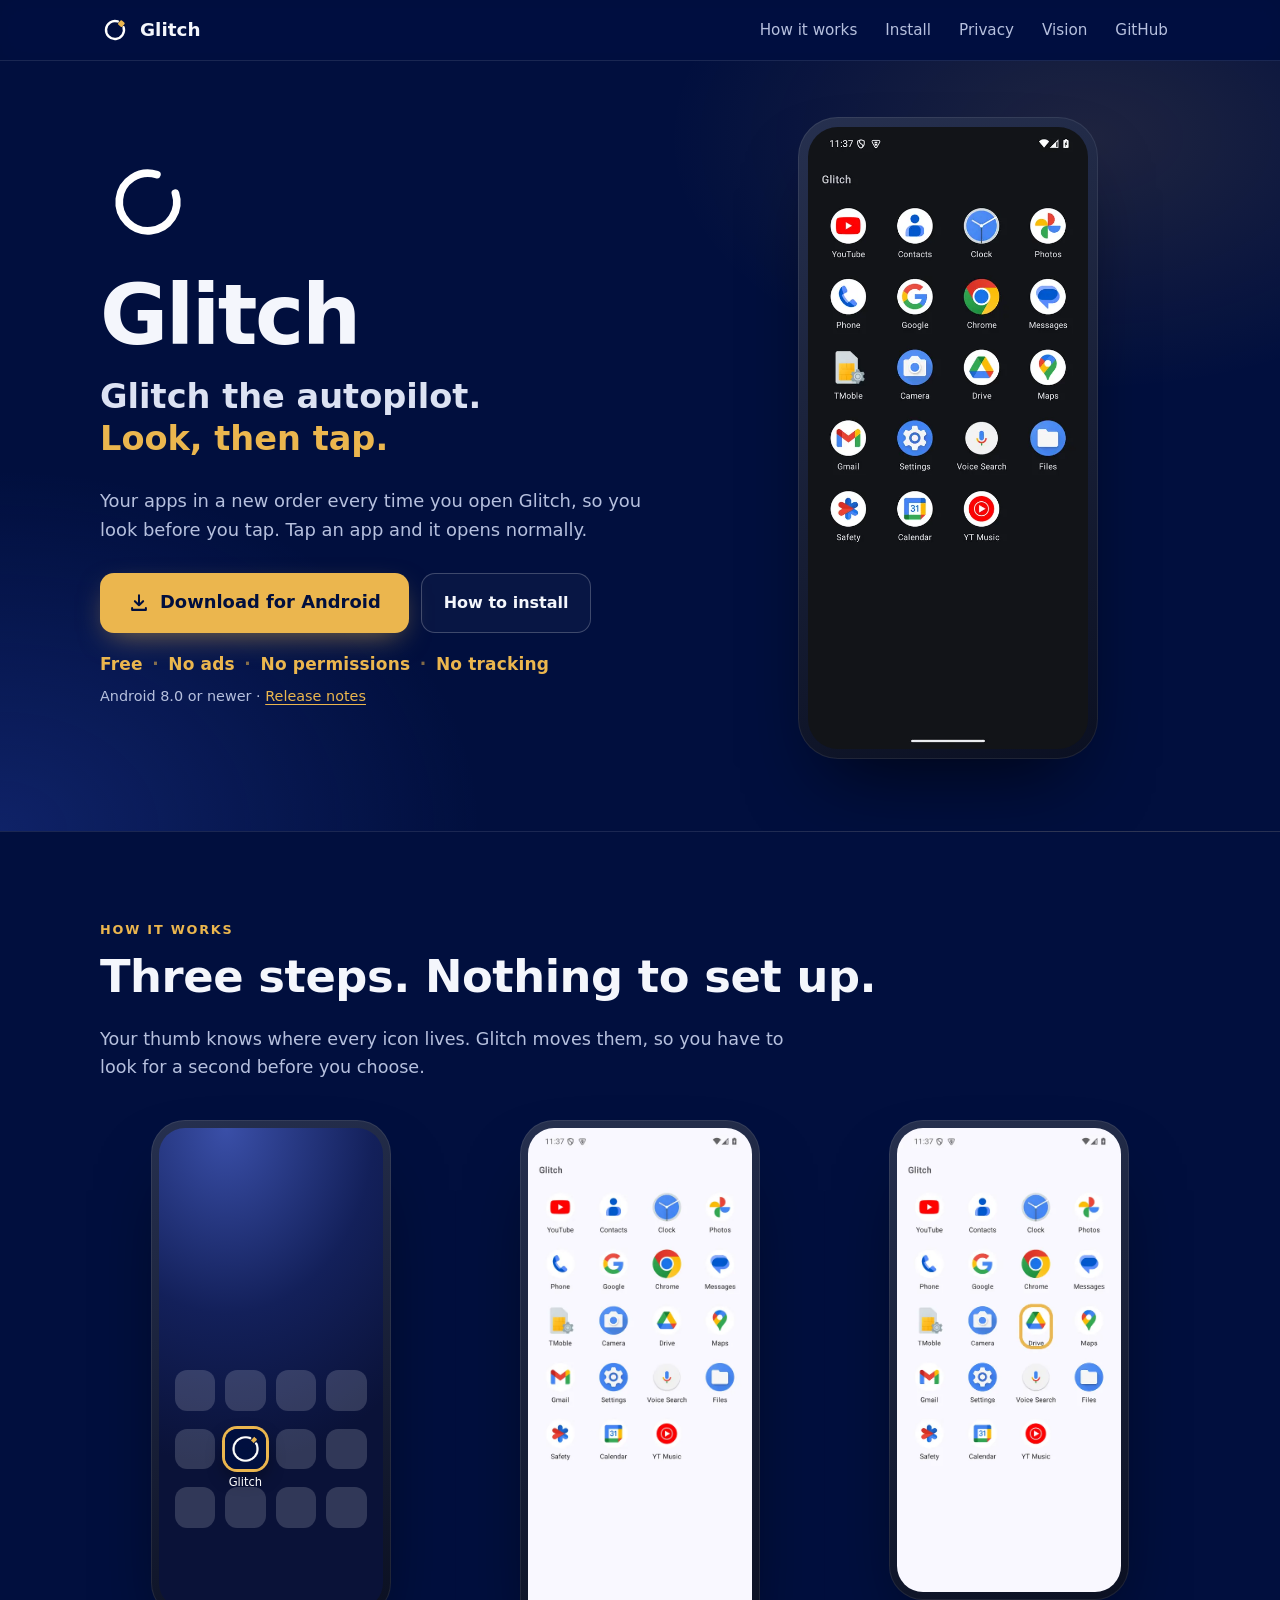
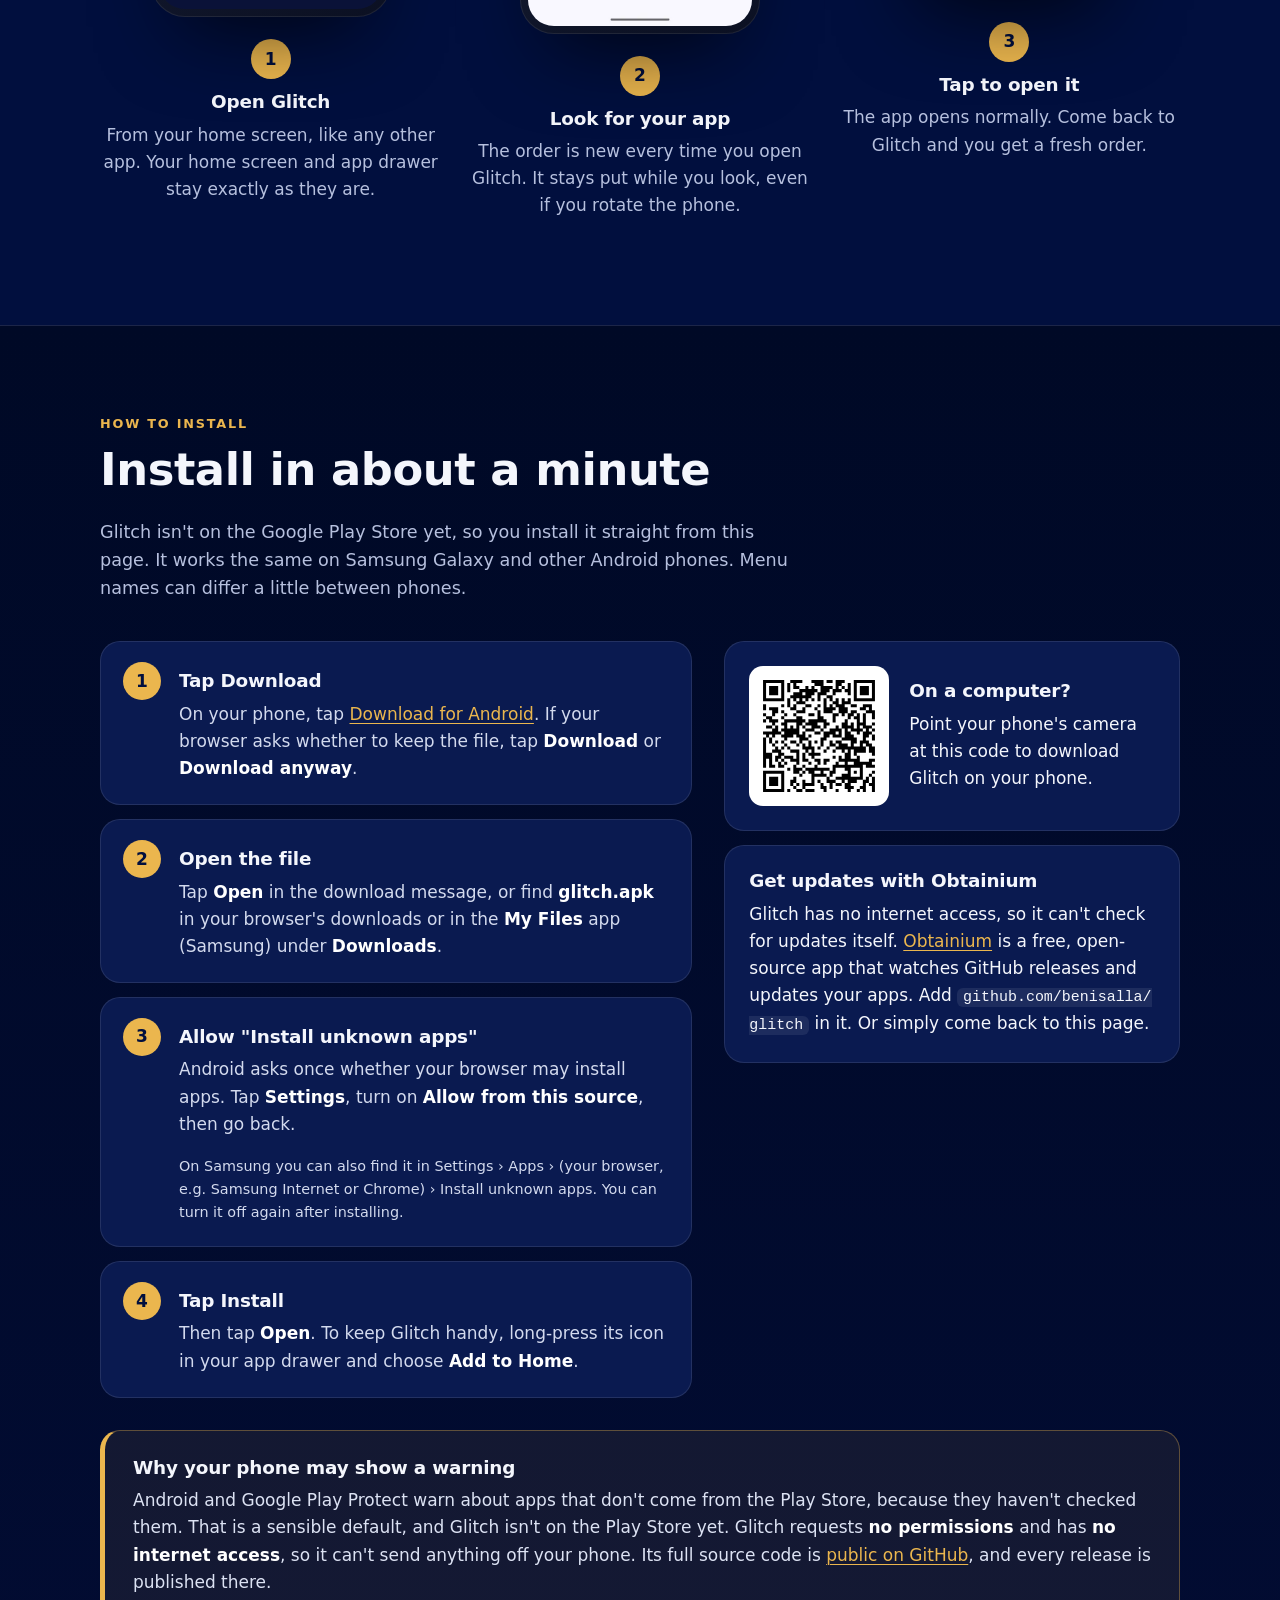
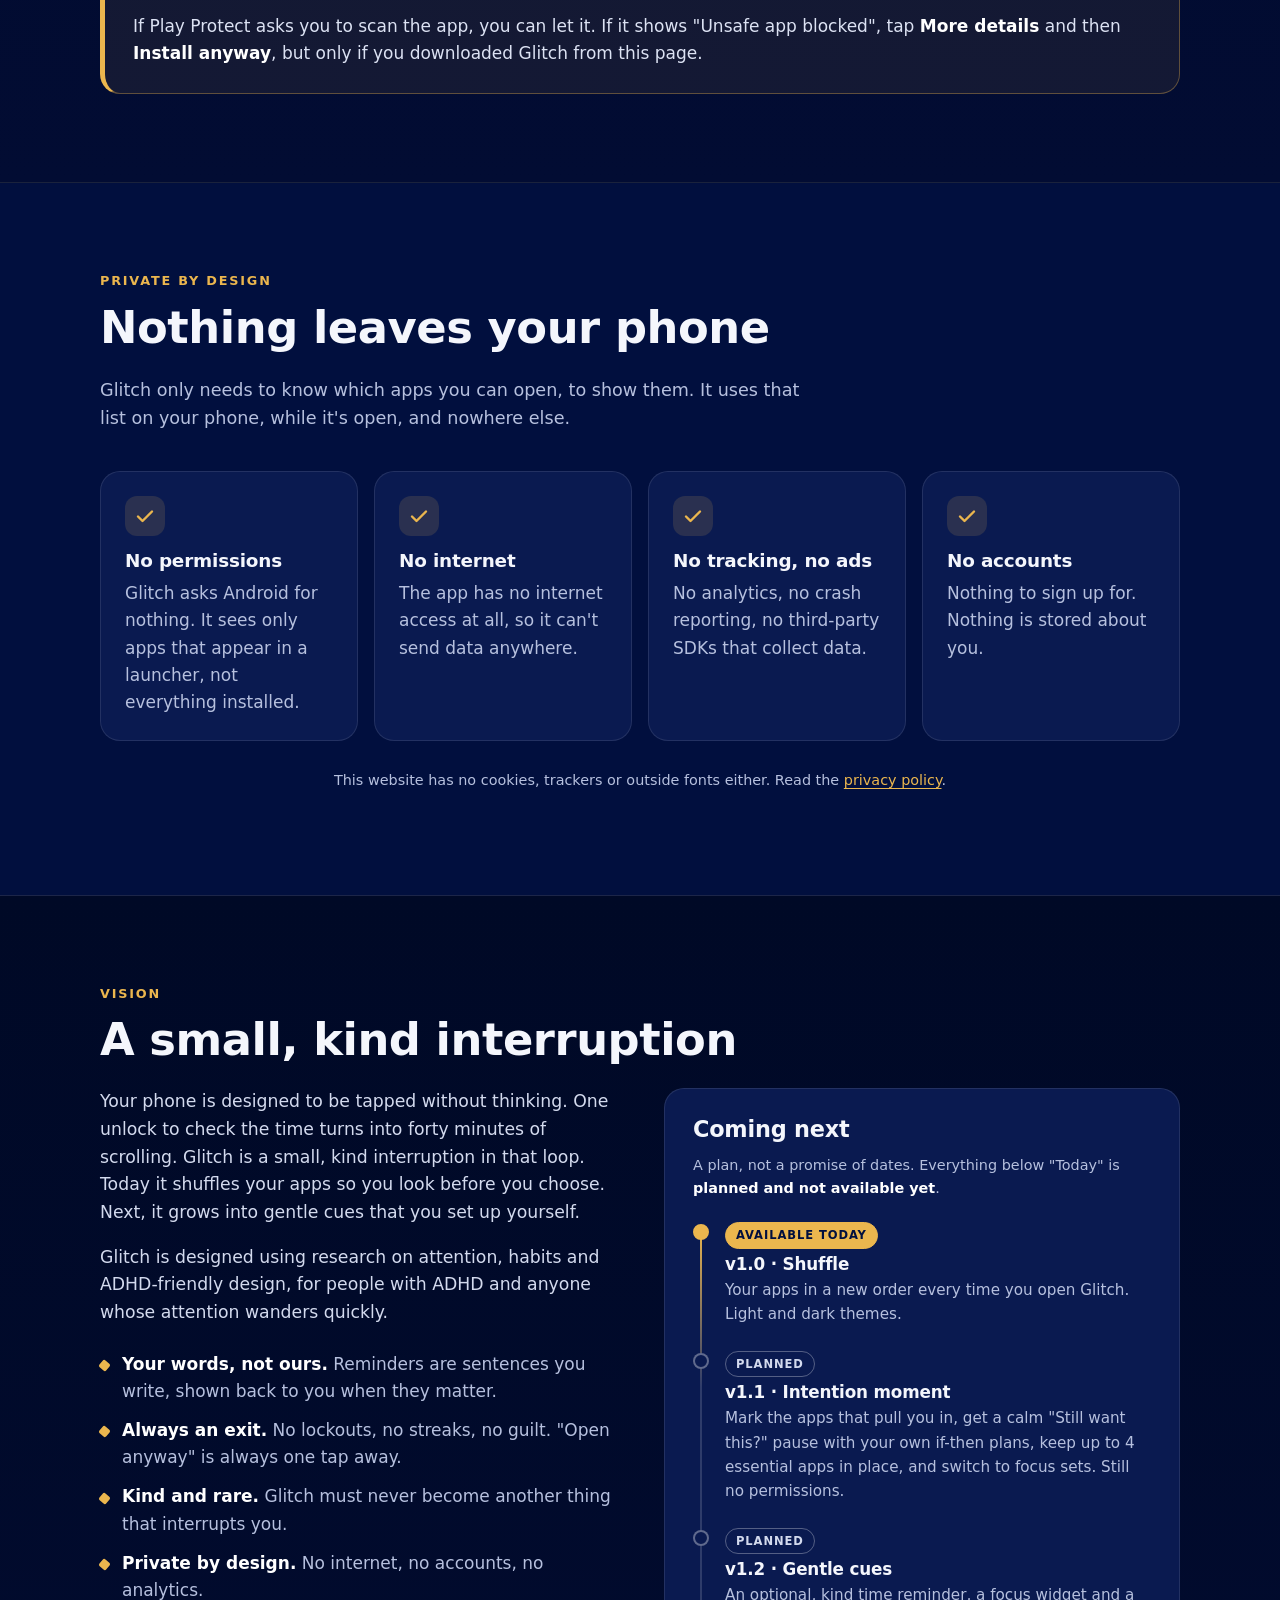
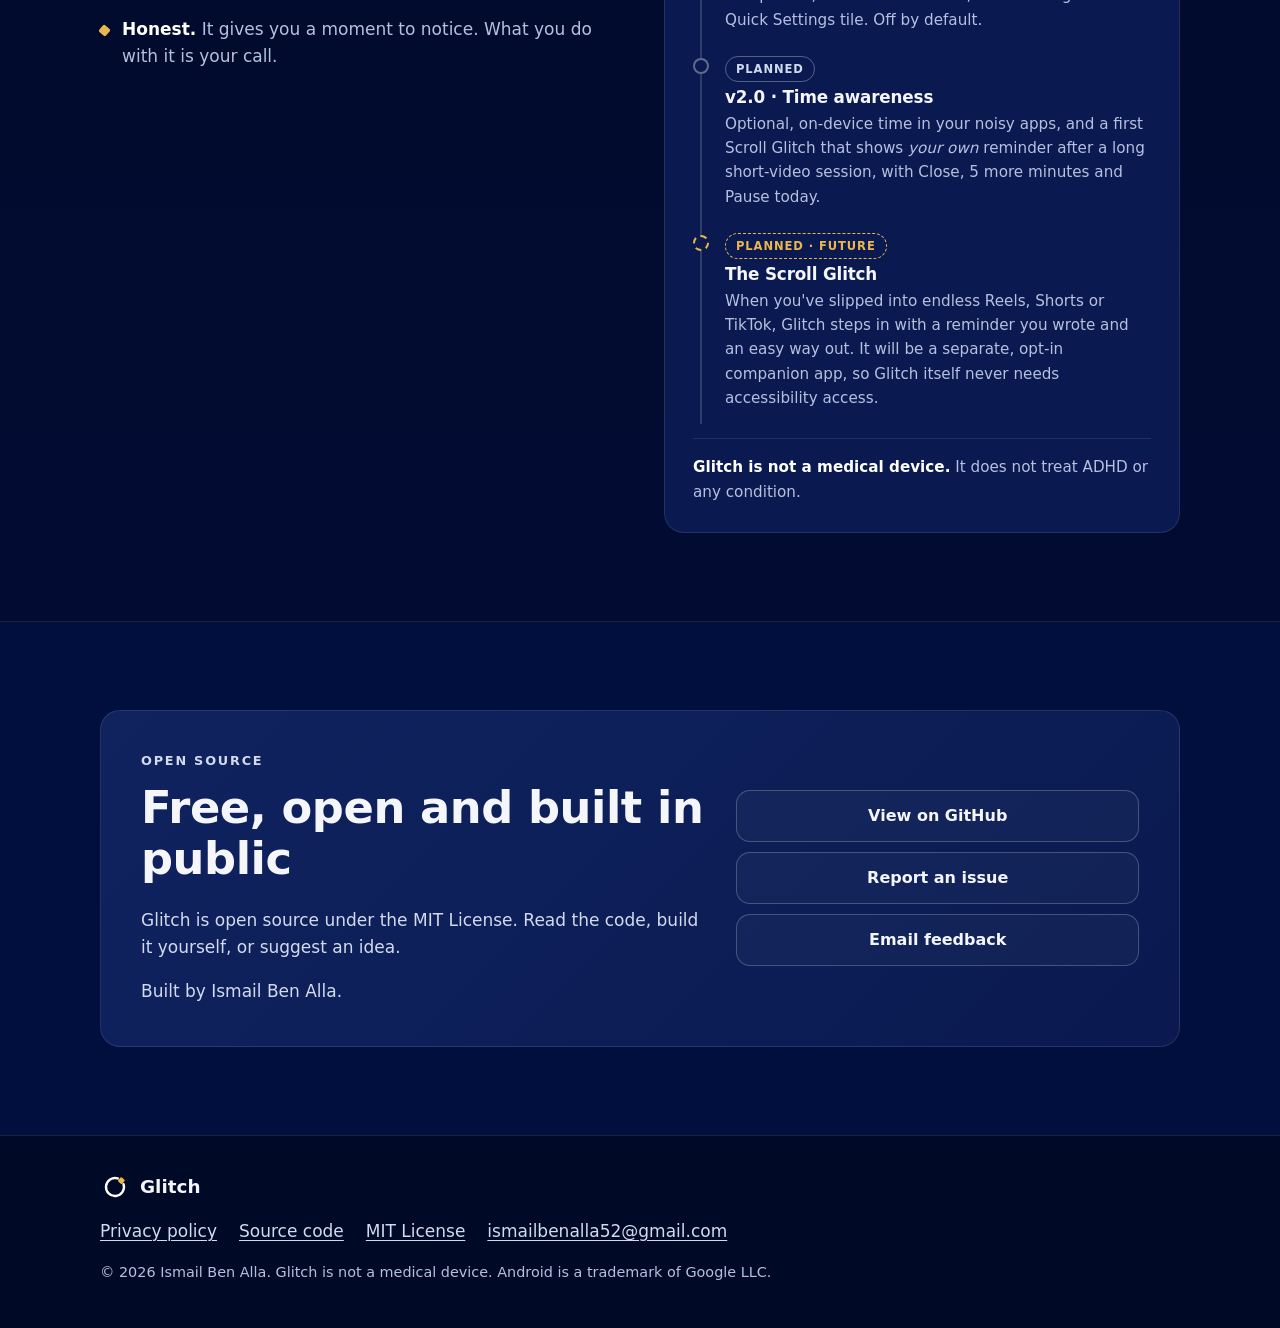
==== docs/index.html @ 6d33d56c "Add the Glitch website for GitHub Pages (docs/) Hand-written static site served from main -> /docs a" ====
<!doctype html>
<html lang="en">
<head>
<meta charset="utf-8">
<meta name="viewport" content="width=device-width, initial-scale=1">
<title>Glitch: look, then tap. A free Android app</title>
<meta name="description" content="Glitch shows your Android apps in a new order every time you open it, so you look before you tap. Free, open source, no ads, no permissions, no tracking.">
<meta name="theme-color" content="#010F3E">
<meta name="color-scheme" content="dark">
<link rel="canonical" href="https://benisalla.github.io/glitch/">
<link rel="icon" href="assets/favicon.svg" type="image/svg+xml">
<link rel="icon" href="assets/favicon-32.png" sizes="32x32" type="image/png">
<link rel="apple-touch-icon" href="assets/apple-touch-icon.png">
<meta property="og:type" content="website">
<meta property="og:site_name" content="Glitch">
<meta property="og:title" content="Glitch: Glitch the autopilot. Look, then tap.">
<meta property="og:description" content="Your Android apps in a new order every time you open Glitch, so you look before you tap. Free, open source, no permissions, no tracking.">
<meta property="og:url" content="https://benisalla.github.io/glitch/">
<meta property="og:image" content="https://benisalla.github.io/glitch/assets/og-image.png">
<meta property="og:image:width" content="1024">
<meta property="og:image:height" content="500">
<meta property="og:image:alt" content="The Glitch logo, a white ring broken by a gold tile, next to the words: Glitch the autopilot. Look, then tap.">
<meta name="twitter:card" content="summary_large_image">
<meta name="twitter:title" content="Glitch: Glitch the autopilot. Look, then tap.">
<meta name="twitter:description" content="Your Android apps in a new order every time you open Glitch, so you look before you tap. Free, open source, no permissions, no tracking.">
<meta name="twitter:image" content="https://benisalla.github.io/glitch/assets/og-image.png">
<meta name="twitter:image:alt" content="The Glitch logo, a white ring broken by a gold tile, next to the words: Glitch the autopilot. Look, then tap.">
<link rel="stylesheet" href="assets/style.css">
</head>
<body>
<svg width="0" height="0" style="position:absolute" aria-hidden="true" focusable="false">
  <symbol id="mark" viewBox="0 0 100 100">
    <path d="M78.53 40.73A30 30 0 1 1 59.27 21.47" fill="none" stroke="#fff" stroke-width="8" stroke-linecap="round"/>
    <rect class="tile" x="62.2" y="19.8" width="18" height="18" rx="4" fill="#EBB64E" transform="rotate(40 71.2 28.8)"/>
  </symbol>
  <symbol id="i-check" viewBox="0 0 24 24"><path d="M5 12.5l4.5 4.5L19 7.5" fill="none" stroke="currentColor" stroke-width="2.4" stroke-linecap="round" stroke-linejoin="round"/></symbol>
  <symbol id="i-download" viewBox="0 0 24 24"><path d="M12 3.5v11m0 0l-4.5-4.5M12 14.5l4.5-4.5M4.5 17.5v2h15v-2" fill="none" stroke="currentColor" stroke-width="2.2" stroke-linecap="round" stroke-linejoin="round"/></symbol>
</svg>

<a class="skip" href="#main">Skip to content</a>

<header class="topbar">
  <div class="wrap topbar-in">
    <a class="brand" href="#top" aria-label="Glitch, back to top">
      <svg class="brand-mark" aria-hidden="true"><use href="#mark"/></svg>
      <span>Glitch</span>
    </a>
    <nav aria-label="Sections">
      <ul class="nav">
        <li><a href="#how">How it works</a></li>
        <li><a href="#install">Install</a></li>
        <li><a href="#privacy">Privacy</a></li>
        <li><a href="#vision">Vision</a></li>
        <li><a href="https://github.com/benisalla/glitch">GitHub</a></li>
      </ul>
    </nav>
  </div>
</header>

<main id="main">

<!-- 1. Hero -->
<section class="hero" id="top">
  <div class="wrap hero-in">
    <div class="hero-copy">
      <svg class="hero-mark" viewBox="0 0 100 100" role="img" aria-label="Glitch logo: a white ring broken by a tilted gold tile">
        <path d="M78.53 40.73A30 30 0 1 1 59.27 21.47" fill="none" stroke="#fff" stroke-width="8" stroke-linecap="round"/>
        <rect class="tile" x="62.2" y="19.8" width="18" height="18" rx="4" fill="#EBB64E" transform="rotate(40 71.2 28.8)"/>
      </svg>
      <h1>Glitch</h1>
      <p class="tagline">Glitch the autopilot.<br><span class="gold">Look, then tap.</span></p>
      <p class="lead">Your apps in a new order every time you open Glitch, so you look before you tap. Tap an app and it opens normally.</p>
      <div class="cta">
        <a class="btn btn-primary" href="https://github.com/benisalla/glitch/releases/latest/download/glitch.apk">
          <svg class="ico" aria-hidden="true"><use href="#i-download"/></svg>
          Download for Android
        </a>
        <a class="btn btn-ghost" href="#install">How to install</a>
      </div>
      <p class="facts" aria-label="Free, no ads, no permissions, no tracking"><span class="f">Free</span> <span class="dot" aria-hidden="true">·</span> <span class="f">No ads</span> <span class="dot" aria-hidden="true">·</span> <span class="f">No permissions</span> <span class="dot" aria-hidden="true">·</span> <span class="f">No tracking</span></p>
      <p class="small muted">Android 8.0 or newer · <a href="https://github.com/benisalla/glitch/releases/latest">Release notes</a></p>
    </div>
    <div class="hero-visual">
      <figure class="phone">
        <img src="assets/screen-dark.webp" width="540" height="1200" alt="Glitch on a phone in dark mode: a grid of apps such as YouTube, Contacts, Clock and Photos, in shuffled order." fetchpriority="high">
      </figure>
    </div>
  </div>
</section>

<!-- 2. How it works -->
<section class="section" id="how" aria-labelledby="how-h">
  <div class="wrap">
    <p class="eyebrow">How it works</p>
    <h2 id="how-h">Three steps. Nothing to set up.</h2>
    <p class="intro">Your thumb knows where every icon lives. Glitch moves them, so you have to look for a second before you choose.</p>
    <ol class="steps">
      <li class="step">
        <div class="phone phone-sm home-mock" role="img" aria-label="A phone home screen with the Glitch icon among other app icons">
          <div class="home-grid" aria-hidden="true">
            <span></span><span></span><span></span><span></span>
            <span></span><span class="home-glitch"><img src="assets/app-icon.webp" width="256" height="256" alt=""><em>Glitch</em></span><span></span><span></span>
            <span></span><span></span><span></span><span></span>
          </div>
        </div>
        <div class="step-text">
          <span class="num" aria-hidden="true">1</span>
          <h3>Open Glitch</h3>
          <p>From your home screen, like any other app. Your home screen and app drawer stay exactly as they are.</p>
        </div>
      </li>
      <li class="step">
        <figure class="phone phone-sm"><img src="assets/screen-light.webp" width="540" height="1200" loading="lazy" alt="Glitch in light mode: installed apps shown as icons with names in a shuffled grid."></figure>
        <div class="step-text">
          <span class="num" aria-hidden="true">2</span>
          <h3>Look for your app</h3>
          <p>The order is new every time you open Glitch. It stays put while you look, even if you rotate the phone.</p>
        </div>
      </li>
      <li class="step">
        <figure class="phone phone-sm"><img src="assets/screen-tap.webp" width="540" height="1119" loading="lazy" alt="Glitch with the Drive app highlighted by a gold outline, about to be tapped."></figure>
        <div class="step-text">
          <span class="num" aria-hidden="true">3</span>
          <h3>Tap to open it</h3>
          <p>The app opens normally. Come back to Glitch and you get a fresh order.</p>
        </div>
      </li>
    </ol>
  </div>
</section>

<!-- 3. Install -->
<section class="section section-alt" id="install" aria-labelledby="install-h">
  <div class="wrap">
    <p class="eyebrow">How to install</p>
    <h2 id="install-h">Install in about a minute</h2>
    <p class="intro">Glitch isn't on the Google Play Store yet, so you install it straight from this page. It works the same on Samsung Galaxy and other Android phones. Menu names can differ a little between phones.</p>

    <div class="install-grid">
      <ol class="howto">
        <li>
          <h3>Tap Download</h3>
          <p>On your phone, tap <a href="https://github.com/benisalla/glitch/releases/latest/download/glitch.apk">Download for Android</a>. If your browser asks whether to keep the file, tap <strong>Download</strong> or <strong>Download anyway</strong>.</p>
        </li>
        <li>
          <h3>Open the file</h3>
          <p>Tap <strong>Open</strong> in the download message, or find <strong>glitch.apk</strong> in your browser's downloads or in the <strong>My Files</strong> app (Samsung) under <strong>Downloads</strong>.</p>
        </li>
        <li>
          <h3>Allow "Install unknown apps"</h3>
          <p>Android asks once whether your browser may install apps. Tap <strong>Settings</strong>, turn on <strong>Allow from this source</strong>, then go back.</p>
          <p class="small muted">On Samsung you can also find it in Settings › Apps › (your browser, e.g. Samsung Internet or Chrome) › Install unknown apps. You can turn it off again after installing.</p>
        </li>
        <li>
          <h3>Tap Install</h3>
          <p>Then tap <strong>Open</strong>. To keep Glitch handy, long-press its icon in your app drawer and choose <strong>Add to Home</strong>.</p>
        </li>
      </ol>

      <aside class="side">
        <div class="card qr-card">
          <img class="qr" src="assets/qr-download.svg" width="164" height="164" alt="QR code that links to the Glitch download: github.com/benisalla/glitch/releases/latest/download/glitch.apk">
          <div>
            <h3>On a computer?</h3>
            <p>Point your phone's camera at this code to download Glitch on your phone.</p>
          </div>
        </div>
        <div class="card">
          <h3>Get updates with Obtainium</h3>
          <p>Glitch has no internet access, so it can't check for updates itself. <a href="https://obtainium.imranr.dev/">Obtainium</a> is a free, open-source app that watches GitHub releases and updates your apps. Add <span class="code">github.com/benisalla/glitch</span> in it. Or simply come back to this page.</p>
        </div>
      </aside>
    </div>

    <div class="callout" role="note" aria-labelledby="warn-h">
      <h3 id="warn-h">Why your phone may show a warning</h3>
      <p>Android and Google Play Protect warn about apps that don't come from the Play Store, because they haven't checked them. That is a sensible default, and Glitch isn't on the Play Store yet. Glitch requests <strong>no permissions</strong> and has <strong>no internet access</strong>, so it can't send anything off your phone. Its full source code is <a href="https://github.com/benisalla/glitch">public on GitHub</a>, and every release is published there.</p>
      <p>If Play Protect asks you to scan the app, you can let it. If it shows "Unsafe app blocked", tap <strong>More details</strong> and then <strong>Install anyway</strong>, but only if you downloaded Glitch from this page.</p>
    </div>
  </div>
</section>

<!-- 4. Privacy -->
<section class="section" id="privacy" aria-labelledby="privacy-h">
  <div class="wrap">
    <p class="eyebrow">Private by design</p>
    <h2 id="privacy-h">Nothing leaves your phone</h2>
    <p class="intro">Glitch only needs to know which apps you can open, to show them. It uses that list on your phone, while it's open, and nowhere else.</p>
    <ul class="pillars">
      <li class="card">
        <svg class="pill-ico" aria-hidden="true"><use href="#i-check"/></svg>
        <h3>No permissions</h3>
        <p>Glitch asks Android for nothing. It sees only apps that appear in a launcher, not everything installed.</p>
      </li>
      <li class="card">
        <svg class="pill-ico" aria-hidden="true"><use href="#i-check"/></svg>
        <h3>No internet</h3>
        <p>The app has no internet access at all, so it can't send data anywhere.</p>
      </li>
      <li class="card">
        <svg class="pill-ico" aria-hidden="true"><use href="#i-check"/></svg>
        <h3>No tracking, no ads</h3>
        <p>No analytics, no crash reporting, no third-party SDKs that collect data.</p>
      </li>
      <li class="card">
        <svg class="pill-ico" aria-hidden="true"><use href="#i-check"/></svg>
        <h3>No accounts</h3>
        <p>Nothing to sign up for. Nothing is stored about you.</p>
      </li>
    </ul>
    <p class="small muted center">This website has no cookies, trackers or outside fonts either. Read the <a href="privacy-policy.html">privacy policy</a>.</p>
  </div>
</section>

<!-- 5. Vision + coming next -->
<section class="section section-alt" id="vision" aria-labelledby="vision-h">
  <div class="wrap">
    <p class="eyebrow">Vision</p>
    <h2 id="vision-h">A small, kind interruption</h2>
    <div class="vision-grid">
      <div class="vision-copy">
        <p>Your phone is designed to be tapped without thinking. One unlock to check the time turns into forty minutes of scrolling. Glitch is a small, kind interruption in that loop. Today it shuffles your apps so you look before you choose. Next, it grows into gentle cues that you set up yourself.</p>
        <p>Glitch is designed using research on attention, habits and ADHD-friendly design, for people with ADHD and anyone whose attention wanders quickly.</p>
        <ul class="principles">
          <li><strong>Your words, not ours.</strong> Reminders are sentences you write, shown back to you when they matter.</li>
          <li><strong>Always an exit.</strong> No lockouts, no streaks, no guilt. "Open anyway" is always one tap away.</li>
          <li><strong>Kind and rare.</strong> Glitch must never become another thing that interrupts you.</li>
          <li><strong>Private by design.</strong> No internet, no accounts, no analytics.</li>
          <li><strong>Honest.</strong> It gives you a moment to notice. What you do with it is your call.</li>
        </ul>
      </div>

      <div class="roadmap">
        <h3 id="next-h">Coming next</h3>
        <p class="small muted">A plan, not a promise of dates. Everything below "Today" is <strong>planned and not available yet</strong>.</p>
        <ol class="timeline" aria-labelledby="next-h">
          <li class="now">
            <span class="tag tag-now">Available today</span>
            <h4>v1.0 · Shuffle</h4>
            <p>Your apps in a new order every time you open Glitch. Light and dark themes.</p>
          </li>
          <li>
            <span class="tag">Planned</span>
            <h4>v1.1 · Intention moment</h4>
            <p>Mark the apps that pull you in, get a calm "Still want this?" pause with your own if-then plans, keep up to 4 essential apps in place, and switch to focus sets. Still no permissions.</p>
          </li>
          <li>
            <span class="tag">Planned</span>
            <h4>v1.2 · Gentle cues</h4>
            <p>An optional, kind time reminder, a focus widget and a Quick Settings tile. Off by default.</p>
          </li>
          <li>
            <span class="tag">Planned</span>
            <h4>v2.0 · Time awareness</h4>
            <p>Optional, on-device time in your noisy apps, and a first Scroll Glitch that shows <em>your own</em> reminder after a long short-video session, with Close, 5 more minutes and Pause today.</p>
          </li>
          <li class="future">
            <span class="tag tag-future">Planned · future</span>
            <h4>The Scroll Glitch</h4>
            <p>When you've slipped into endless Reels, Shorts or TikTok, Glitch steps in with a reminder you wrote and an easy way out. It will be a separate, opt-in companion app, so Glitch itself never needs accessibility access.</p>
          </li>
        </ol>
        <p class="disclaimer"><strong>Glitch is not a medical device.</strong> It does not treat ADHD or any condition.</p>
      </div>
    </div>
  </div>
</section>

<!-- 6. Open source -->
<section class="section" id="open-source" aria-labelledby="os-h">
  <div class="wrap">
    <div class="card os-card">
      <div>
        <p class="eyebrow">Open source</p>
        <h2 id="os-h">Free, open and built in public</h2>
        <p>Glitch is open source under the MIT License. Read the code, build it yourself, or suggest an idea.</p>
        <p class="muted">Built by Ismail Ben Alla.</p>
      </div>
      <div class="os-links">
        <a class="btn btn-ghost" href="https://github.com/benisalla/glitch">View on GitHub</a>
        <a class="btn btn-ghost" href="https://github.com/benisalla/glitch/issues">Report an issue</a>
        <a class="btn btn-ghost" href="mailto:ismailbenalla52@gmail.com?subject=Glitch%20feedback">Email feedback</a>
      </div>
    </div>
  </div>
</section>

</main>

<!-- 7. Footer -->
<footer class="footer">
  <div class="wrap footer-in">
    <a class="brand" href="#top">
      <svg class="brand-mark" aria-hidden="true"><use href="#mark"/></svg>
      <span>Glitch</span>
    </a>
    <ul class="footer-links">
      <li><a href="privacy-policy.html">Privacy policy</a></li>
      <li><a href="https://github.com/benisalla/glitch">Source code</a></li>
      <li><a href="https://github.com/benisalla/glitch/blob/main/LICENSE">MIT License</a></li>
      <li><a href="mailto:ismailbenalla52@gmail.com">ismailbenalla52@gmail.com</a></li>
    </ul>
    <p class="small muted">© 2026 Ismail Ben Alla. Glitch is not a medical device. Android is a trademark of Google LLC.</p>
  </div>
</footer>
</body>
</html>
---- docs/assets/style.css ----
/* Glitch website. Hand-written, no build step, no external fonts. */
:root {
  --navy: #010F3E;
  --navy-deep: #000926;
  --surface: #0A1A50;
  --surface-2: #10235F;
  --line: rgba(255, 255, 255, 0.10);
  --gold: #EBB64E;
  --gold-soft: #F3CC7E;
  --text: #F4F6FC;
  --muted: #B6C0DE;
  --radius: 20px;
  --wrap: 1120px;
  --font: system-ui, -apple-system, "Segoe UI", Roboto, "Noto Sans", Ubuntu, Cantarell, "Helvetica Neue", Arial, sans-serif;
}

*, *::before, *::after { box-sizing: border-box; }
html { scroll-behavior: smooth; -webkit-text-size-adjust: 100%; }
body {
  margin: 0;
  background: var(--navy);
  color: var(--text);
  font-family: var(--font);
  font-size: 17px;
  line-height: 1.6;
  -webkit-font-smoothing: antialiased;
  overflow-x: hidden;
}
img, svg { display: block; max-width: 100%; }
a { color: var(--gold); text-underline-offset: 3px; text-decoration-thickness: 1px; }
a:hover { color: var(--gold-soft); }
:focus-visible { outline: 3px solid var(--gold); outline-offset: 3px; border-radius: 6px; }
h1, h2, h3, h4 { line-height: 1.15; margin: 0 0 .5em; letter-spacing: -0.01em; }
h2 { font-size: clamp(1.8rem, 1.2rem + 2.4vw, 2.8rem); font-weight: 750; }
h3 { font-size: 1.15rem; font-weight: 700; }
h4 { font-size: 1.05rem; font-weight: 700; }
p { margin: 0 0 1em; }
strong { color: #fff; font-weight: 650; }

.wrap { width: 100%; max-width: var(--wrap); margin: 0 auto; padding: 0 20px; }
.muted { color: var(--muted); }
.small { font-size: .9rem; }
.center { text-align: center; }
.gold { color: var(--gold); }
.code { font-family: ui-monospace, "SFMono-Regular", Menlo, Consolas, monospace; font-size: .88em; background: rgba(255,255,255,.08); padding: .1em .4em; border-radius: 6px; word-break: break-all; }

.skip { position: absolute; left: 12px; top: -60px; background: var(--gold); color: var(--navy); padding: 10px 16px; border-radius: 10px; font-weight: 700; z-index: 100; }
.skip:focus { top: 12px; }

/* Top bar */
.topbar {
  position: sticky; top: 0; z-index: 50;
  background: rgba(1, 15, 62, 0.82);
  backdrop-filter: saturate(140%) blur(12px);
  -webkit-backdrop-filter: saturate(140%) blur(12px);
  border-bottom: 1px solid var(--line);
}
.topbar-in { display: flex; align-items: center; justify-content: space-between; gap: 16px; height: 60px; }
.brand { display: inline-flex; align-items: center; gap: 10px; color: var(--text); text-decoration: none; font-weight: 750; font-size: 1.15rem; }
.brand:hover { color: #fff; }
.brand-mark { width: 30px; height: 30px; }
.nav { display: flex; gap: 4px; list-style: none; margin: 0; padding: 0; }
.nav a { color: var(--muted); text-decoration: none; font-size: .95rem; padding: 8px 12px; border-radius: 10px; }
.nav a:hover { color: #fff; background: rgba(255,255,255,.06); }
@media (max-width: 720px) {
  .nav li:not(:last-child):not(:nth-child(2)) { display: none; }
  .nav a { padding: 8px 10px; }
}

/* Buttons */
.btn {
  display: inline-flex; align-items: center; justify-content: center; gap: 10px;
  min-height: 52px; padding: 0 22px; border-radius: 14px;
  font-weight: 700; font-size: 1rem; text-decoration: none;
  transition: transform .15s ease, background-color .15s ease, box-shadow .15s ease;
}
.btn-primary {
  background: var(--gold); color: var(--navy);
  min-height: 60px; padding: 0 28px; font-size: 1.12rem;
  box-shadow: 0 10px 30px -10px rgba(235, 182, 78, .6);
}
.btn-primary:hover { background: var(--gold-soft); color: var(--navy); transform: translateY(-1px); }
.btn-ghost { color: var(--text); border: 1px solid rgba(255,255,255,.22); background: rgba(255,255,255,.03); }
.btn-ghost:hover { color: #fff; border-color: var(--gold); background: rgba(235,182,78,.08); }
.ico { width: 22px; height: 22px; }

/* Hero */
.hero {
  position: relative; overflow: hidden;
  padding: 56px 0 72px;
  background:
    radial-gradient(700px 420px at 85% 10%, rgba(235,182,78,.13), transparent 60%),
    radial-gradient(800px 600px at 0% 100%, rgba(40,70,180,.35), transparent 60%),
    var(--navy);
  border-bottom: 1px solid var(--line);
}
.hero-in { display: grid; grid-template-columns: 1.1fr .9fr; gap: 48px; align-items: center; }
.hero-mark { width: 96px; height: 96px; margin-bottom: 18px; }
.hero h1 { font-size: clamp(3rem, 2rem + 5vw, 5.2rem); font-weight: 800; letter-spacing: -0.03em; margin-bottom: .15em; }
.tagline { font-size: clamp(1.45rem, 1.1rem + 1.6vw, 2.1rem); line-height: 1.25; font-weight: 600; color: #DCE2F3; margin-bottom: .8em; }
.lead { font-size: 1.12rem; color: var(--muted); max-width: 34em; }
.cta { display: flex; flex-wrap: wrap; gap: 12px; margin: 28px 0 18px; }
.facts { font-weight: 650; color: var(--gold); letter-spacing: .01em; margin-bottom: .4em; }
.facts .f { white-space: nowrap; }
.facts .dot { color: rgba(235,182,78,.55); margin: 0 .2em; }
.hero-visual { display: flex; justify-content: center; }

@media (prefers-reduced-motion: no-preference) {
  .hero-mark .tile { transform-box: fill-box; transform-origin: center; animation: nudge 6s ease-in-out infinite; }
  .hero-visual .phone { animation: rise .8s ease-out both; }
}
@keyframes nudge {
  0%, 82%, 100% { transform: rotate(40deg) translate(0, 0); }
  86% { transform: rotate(40deg) translate(2px, -3px); }
  90% { transform: rotate(40deg) translate(-1px, 1px); }
}
@keyframes rise { from { opacity: 0; transform: translateY(16px); } to { opacity: 1; transform: none; } }

/* Phone frame */
.phone {
  margin: 0; position: relative;
  width: min(300px, 78vw);
  padding: 10px; border-radius: 40px;
  background: linear-gradient(160deg, #26304f, #0b1022);
  box-shadow: 0 40px 80px -30px rgba(0,0,0,.7), 0 0 0 1px rgba(255,255,255,.08) inset;
}
.phone img { border-radius: 30px; width: 100%; height: auto; }
.hero-visual .phone { transform: rotate(2deg); }
.phone-sm { width: min(240px, 70vw); border-radius: 34px; padding: 8px; }
.phone-sm img { border-radius: 26px; }

/* Home screen mock for step 1 */
.home-mock { aspect-ratio: 540 / 1119; overflow: hidden; }
.home-mock::before {
  content: ""; position: absolute; inset: 8px; border-radius: 26px;
  background: radial-gradient(120% 70% at 30% 0%, #3a4fa8, #13205a 55%, #0a1238);
}
.home-grid {
  position: absolute; inset: auto 8px 18% 8px;
  display: grid; grid-template-columns: repeat(4, 1fr); gap: 18px 10px; padding: 0 16px;
}
.home-grid > span { aspect-ratio: 1; border-radius: 30%; background: rgba(255,255,255,.16); }
.home-grid .home-glitch { background: none; position: relative; }
.home-glitch img { border-radius: 30%; width: 100%; height: auto; box-shadow: 0 0 0 3px var(--gold), 0 8px 18px rgba(0,0,0,.4); }
.home-glitch em { position: absolute; left: 50%; top: 100%; transform: translateX(-50%); font-style: normal; font-size: .72rem; margin-top: 4px; color: #fff; }

/* Sections */
.section { padding: 88px 0; }
.section-alt { background: linear-gradient(180deg, var(--navy-deep), #020C33); border-top: 1px solid var(--line); border-bottom: 1px solid var(--line); }
.eyebrow { color: var(--gold); text-transform: uppercase; letter-spacing: .14em; font-size: .8rem; font-weight: 750; margin-bottom: .8em; }
.intro { color: var(--muted); font-size: 1.1rem; max-width: 40em; margin-bottom: 2.2em; }

.card { background: var(--surface); border: 1px solid var(--line); border-radius: var(--radius); padding: 24px; }
.card p:last-child { margin-bottom: 0; }

/* Steps */
.steps { list-style: none; padding: 0; margin: 0; display: grid; grid-template-columns: repeat(3, 1fr); gap: 28px; }
.step { display: flex; flex-direction: column; align-items: center; text-align: center; gap: 22px; }
.step-text { max-width: 20em; }
.num {
  display: inline-grid; place-items: center; width: 40px; height: 40px; border-radius: 50%;
  background: var(--gold); color: var(--navy); font-weight: 800; margin-bottom: 12px;
}
.step-text p { color: var(--muted); }

/* Install */
.install-grid { display: grid; grid-template-columns: 1.3fr 1fr; gap: 32px; align-items: start; }
.howto { list-style: none; counter-reset: s; padding: 0; margin: 0; display: grid; gap: 14px; }
.howto li {
  counter-increment: s; position: relative;
  background: var(--surface); border: 1px solid var(--line); border-radius: var(--radius);
  padding: 22px 22px 22px 78px;
}
.howto li::before {
  content: counter(s); position: absolute; left: 22px; top: 20px;
  width: 38px; height: 38px; border-radius: 50%; display: grid; place-items: center;
  background: var(--gold); color: var(--navy); font-weight: 800;
}
.howto h3 { margin-top: 6px; }
.howto p { color: #D3DAEE; }
.howto p:last-child { margin-bottom: 0; }
.side { display: grid; gap: 14px; }
.qr-card { display: flex; gap: 20px; align-items: center; }
.qr { background: #fff; border-radius: 14px; padding: 8px; width: 140px; height: 140px; flex: none; }
.callout {
  margin-top: 32px; padding: 26px 28px; border-radius: var(--radius);
  background: rgba(235,182,78,.08); border: 1px solid rgba(235,182,78,.35); border-left: 5px solid var(--gold);
}
.callout p { color: #DCE2F3; }
.callout p:last-child { margin-bottom: 0; }

/* Privacy */
.pillars { list-style: none; padding: 0; margin: 0 0 28px; display: grid; grid-template-columns: repeat(4, 1fr); gap: 16px; }
.pillars p { color: var(--muted); }
.pill-ico { width: 40px; height: 40px; padding: 8px; border-radius: 12px; background: rgba(235,182,78,.14); color: var(--gold); margin-bottom: 14px; }

/* Vision */
.vision-grid { display: grid; grid-template-columns: 1fr 1fr; gap: 48px; align-items: start; }
.vision-copy > p { color: #D3DAEE; font-size: 1.08rem; }
.principles { list-style: none; padding: 0; margin: 24px 0 0; display: grid; gap: 12px; }
.principles li { padding-left: 22px; position: relative; color: var(--muted); }
.principles li::before { content: ""; position: absolute; left: 0; top: .6em; width: 9px; height: 9px; background: var(--gold); border-radius: 2px; transform: rotate(40deg); }
.roadmap { background: var(--surface); border: 1px solid var(--line); border-radius: var(--radius); padding: 28px; }
.roadmap > h3 { font-size: 1.4rem; }
.timeline { list-style: none; padding: 0; margin: 20px 0 0; position: relative; }
.timeline::before { content: ""; position: absolute; left: 7px; top: 8px; bottom: 8px; width: 2px; background: linear-gradient(var(--gold), rgba(255,255,255,.15) 20%); }
.timeline li { position: relative; padding: 0 0 22px 32px; }
.timeline li::before { content: ""; position: absolute; left: 0; top: 4px; width: 16px; height: 16px; border-radius: 50%; background: var(--surface); border: 2px solid rgba(255,255,255,.35); }
.timeline li.now::before { background: var(--gold); border-color: var(--gold); }
.timeline li.future::before { border-style: dashed; border-color: var(--gold); }
.timeline h4 { margin: 6px 0 4px; }
.timeline p { color: var(--muted); font-size: .95rem; margin: 0; }
.tag { display: inline-block; font-size: .72rem; font-weight: 750; letter-spacing: .08em; text-transform: uppercase; padding: 3px 10px; border-radius: 999px; border: 1px solid rgba(255,255,255,.3); color: #D3DAEE; }
.tag-now { background: var(--gold); border-color: var(--gold); color: var(--navy); }
.tag-future { border-color: var(--gold); color: var(--gold); border-style: dashed; }
.disclaimer { margin: 6px 0 0; padding-top: 16px; border-top: 1px solid var(--line); color: var(--muted); font-size: .95rem; }

/* Open source */
.os-card { display: grid; grid-template-columns: 1.4fr 1fr; gap: 32px; align-items: center; padding: 40px; background: linear-gradient(135deg, var(--surface-2), var(--surface)); }
.os-card p { color: #D3DAEE; }
.os-links { display: grid; gap: 10px; }

/* Footer */
.footer { border-top: 1px solid var(--line); padding: 36px 0 44px; background: var(--navy-deep); }
.footer-in { display: grid; gap: 16px; justify-items: start; }
.footer-links { list-style: none; padding: 0; margin: 0; display: flex; flex-wrap: wrap; gap: 8px 22px; }
.footer-links a { color: #D3DAEE; }
.footer-links a:hover { color: var(--gold); }
.footer p { margin: 0; }

/* Responsive */
@media (max-width: 960px) {
  .pillars { grid-template-columns: repeat(2, 1fr); }
  .install-grid, .vision-grid, .os-card { grid-template-columns: 1fr; }
}
@media (max-width: 820px) {
  .hero { padding: 36px 0 56px; }
  .hero-in { grid-template-columns: 1fr; gap: 40px; }
  .hero-copy { text-align: center; }
  .hero-mark { margin-left: auto; margin-right: auto; width: 72px; height: 72px; }
  .lead { margin-left: auto; margin-right: auto; }
  .cta { justify-content: center; }
  .cta .btn { width: 100%; max-width: 380px; }
  .hero-visual .phone { transform: none; width: min(230px, 64vw); }
  .phone-sm { width: min(210px, 60vw); }
  .steps { grid-template-columns: 1fr; gap: 48px; }
  .section { padding: 64px 0; }
}
@media (max-width: 520px) {
  body { font-size: 16px; }
  .pillars { grid-template-columns: 1fr; }
  .howto li { padding: 20px 18px 20px 68px; }
  .howto li::before { left: 16px; }
  .qr-card { flex-direction: column; text-align: center; }
  .os-card, .roadmap { padding: 24px 20px; }
  .callout { padding: 22px 20px; }
}
@media (prefers-reduced-motion: reduce) {
  html { scroll-behavior: auto; }
  *, *::before, *::after { animation: none !important; transition: none !important; }
}

/* Privacy policy page */
.doc { max-width: 760px; padding: 56px 20px 80px; }
.doc h1 { font-size: clamp(2rem, 1.5rem + 2vw, 2.8rem); margin-bottom: .3em; }
.doc h2 { font-size: 1.35rem; margin-top: 1.8em; }
.doc p, .doc li { color: #D3DAEE; }
.doc ul { padding-left: 1.2em; }
.doc li { margin-bottom: .4em; }
.doc .summary { background: var(--surface); border: 1px solid var(--line); border-left: 5px solid var(--gold); border-radius: 14px; padding: 18px 20px; margin: 24px 0; }
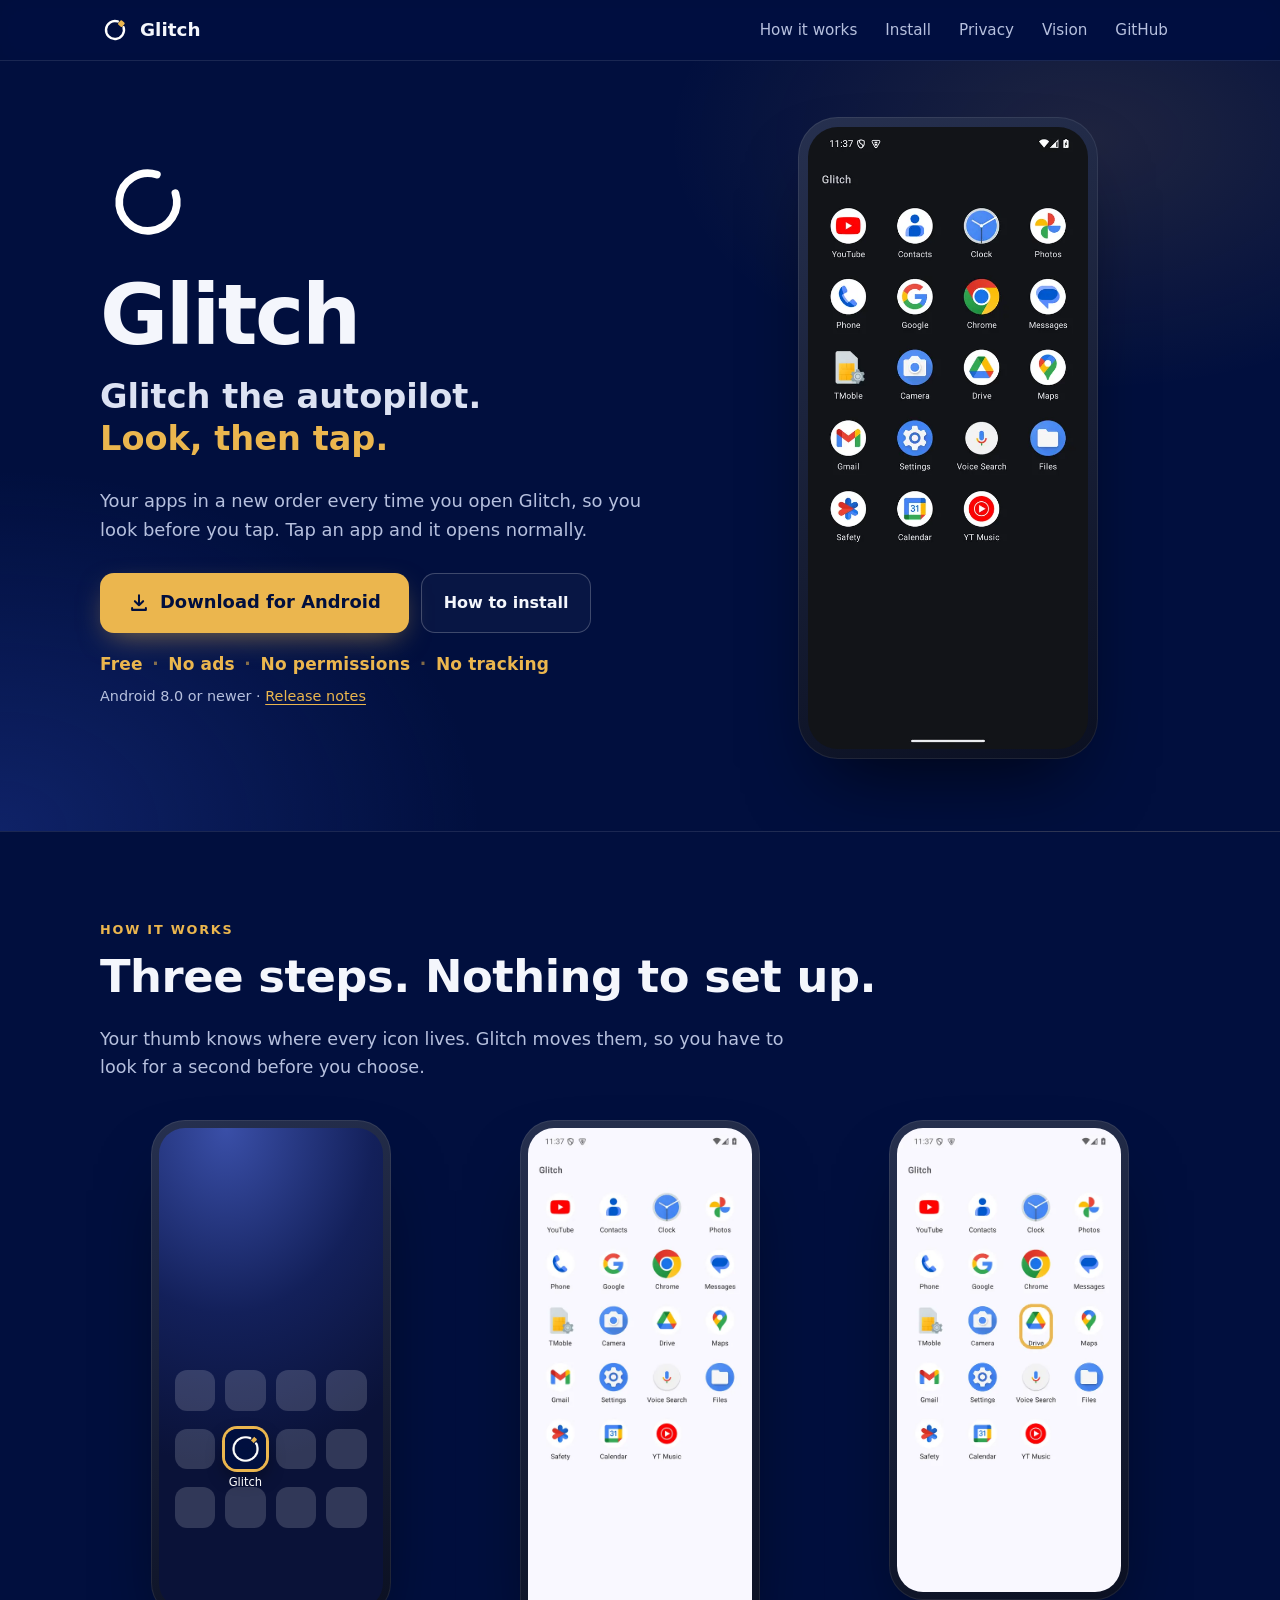
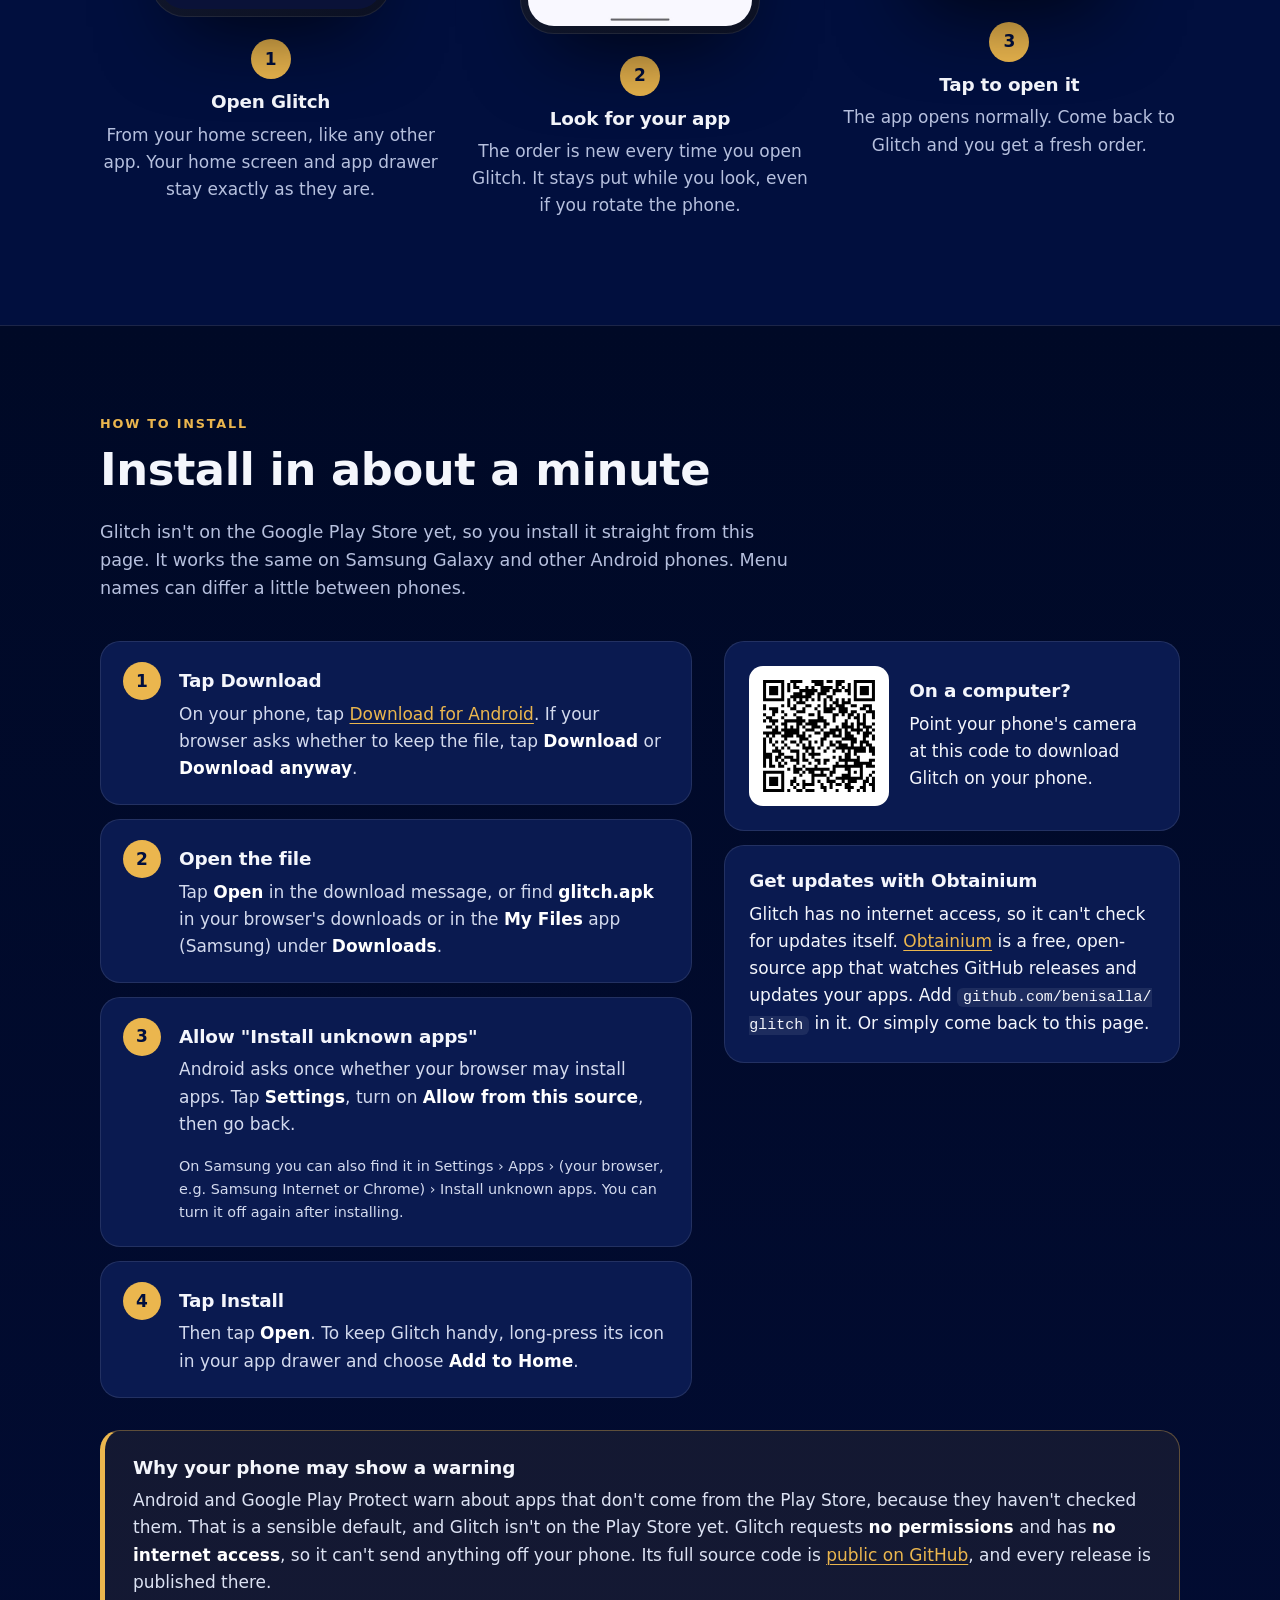
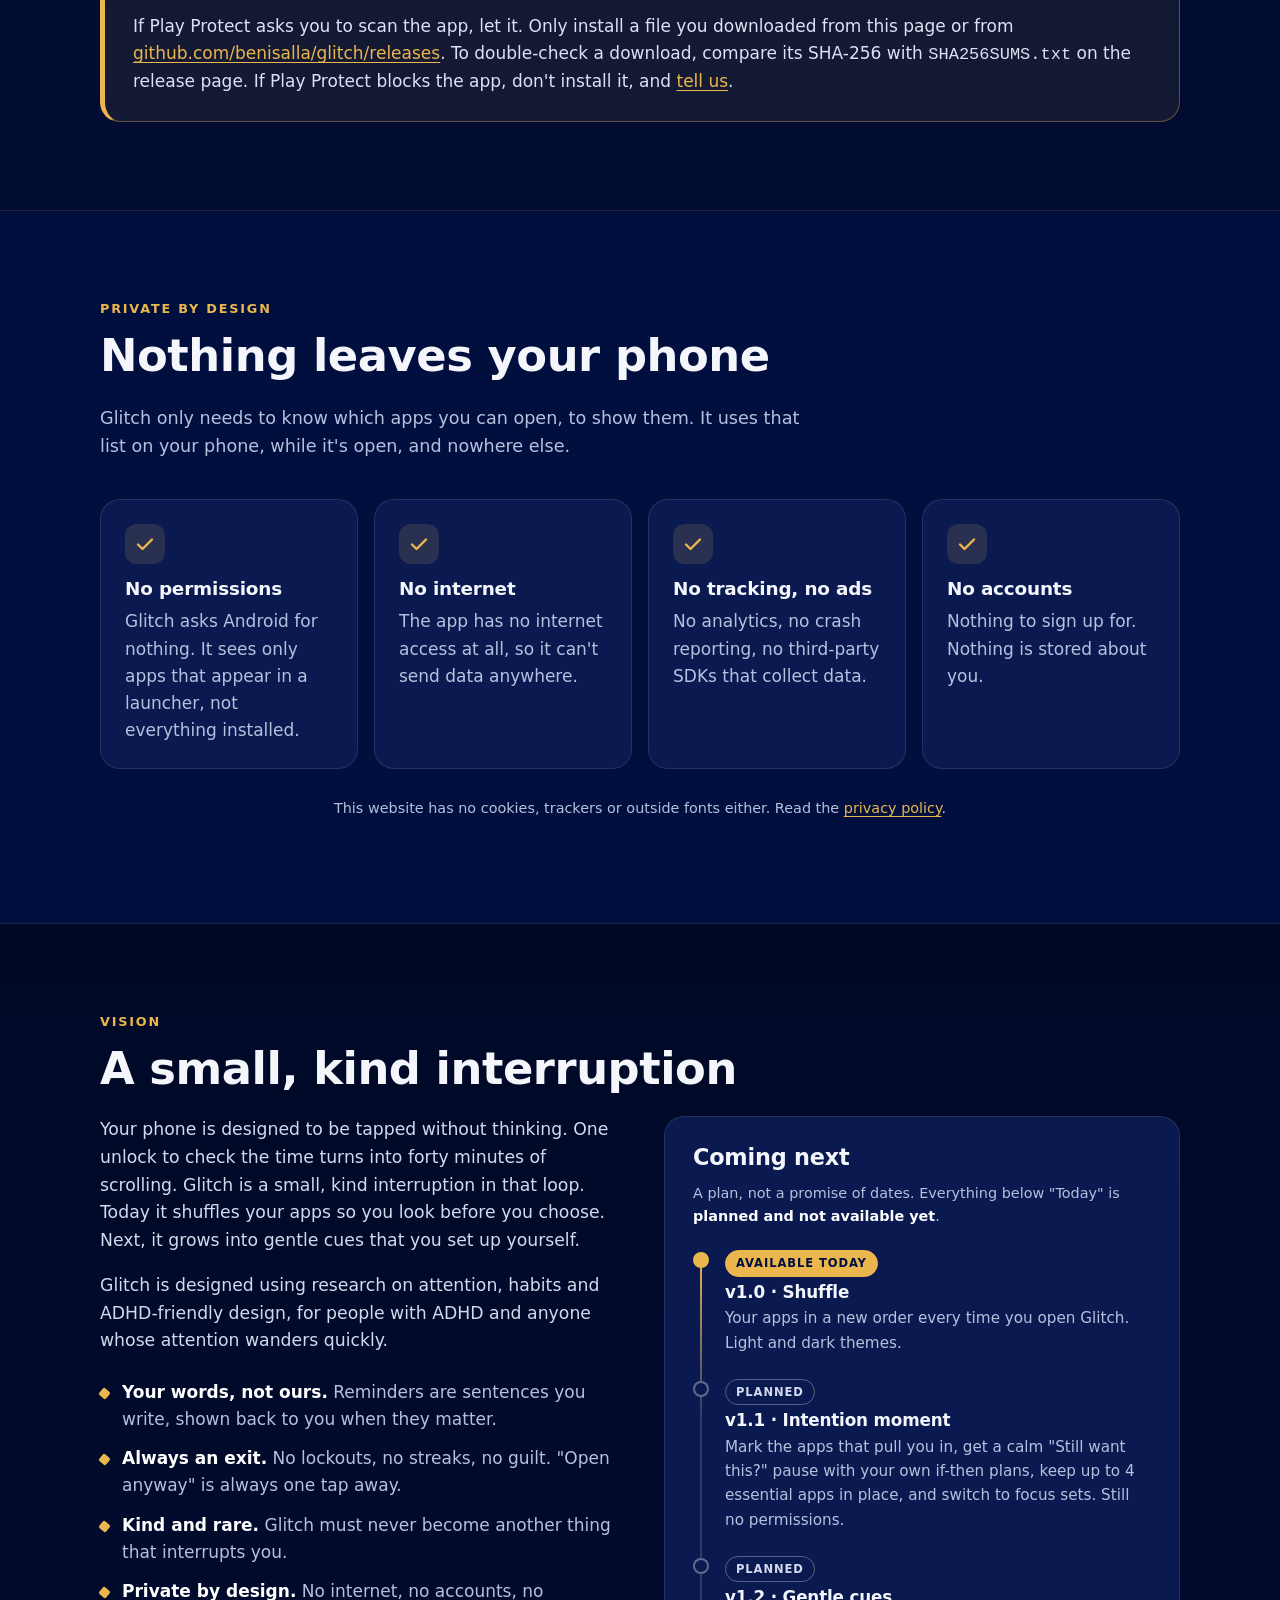
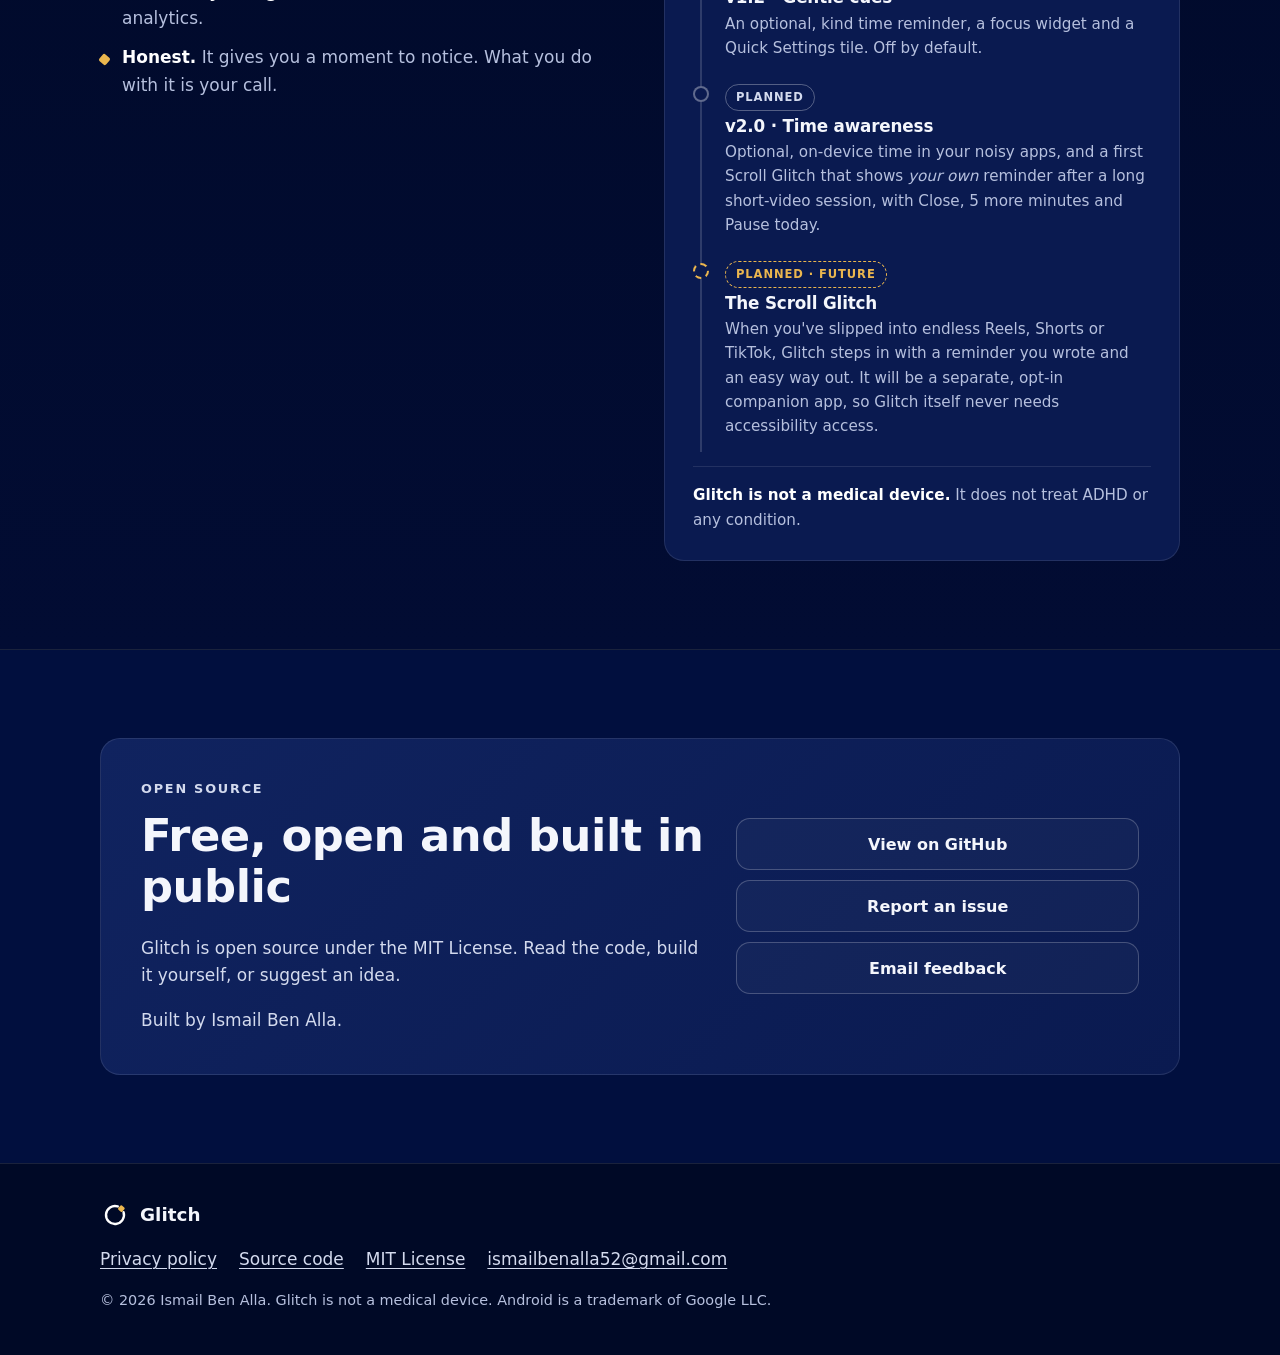
==== commit 82f43562: "Address review: harden release pipeline, one release key, safer install advice - Release signs only " ====
--- a/docs/index.html
+++ b/docs/index.html
@@ -175,7 +175,7 @@
     <div class="callout" role="note" aria-labelledby="warn-h">
       <h3 id="warn-h">Why your phone may show a warning</h3>
       <p>Android and Google Play Protect warn about apps that don't come from the Play Store, because they haven't checked them. That is a sensible default, and Glitch isn't on the Play Store yet. Glitch requests <strong>no permissions</strong> and has <strong>no internet access</strong>, so it can't send anything off your phone. Its full source code is <a href="https://github.com/benisalla/glitch">public on GitHub</a>, and every release is published there.</p>
-      <p>If Play Protect asks you to scan the app, you can let it. If it shows "Unsafe app blocked", tap <strong>More details</strong> and then <strong>Install anyway</strong>, but only if you downloaded Glitch from this page.</p>
+      <p>If Play Protect asks you to scan the app, let it. Only install a file you downloaded from this page or from <a href="https://github.com/benisalla/glitch/releases">github.com/benisalla/glitch/releases</a>. To double-check a download, compare its SHA-256 with <code>SHA256SUMS.txt</code> on the release page. If Play Protect blocks the app, don't install it, and <a href="mailto:ismailbenalla52@gmail.com">tell us</a>.</p>
     </div>
   </div>
 </section>
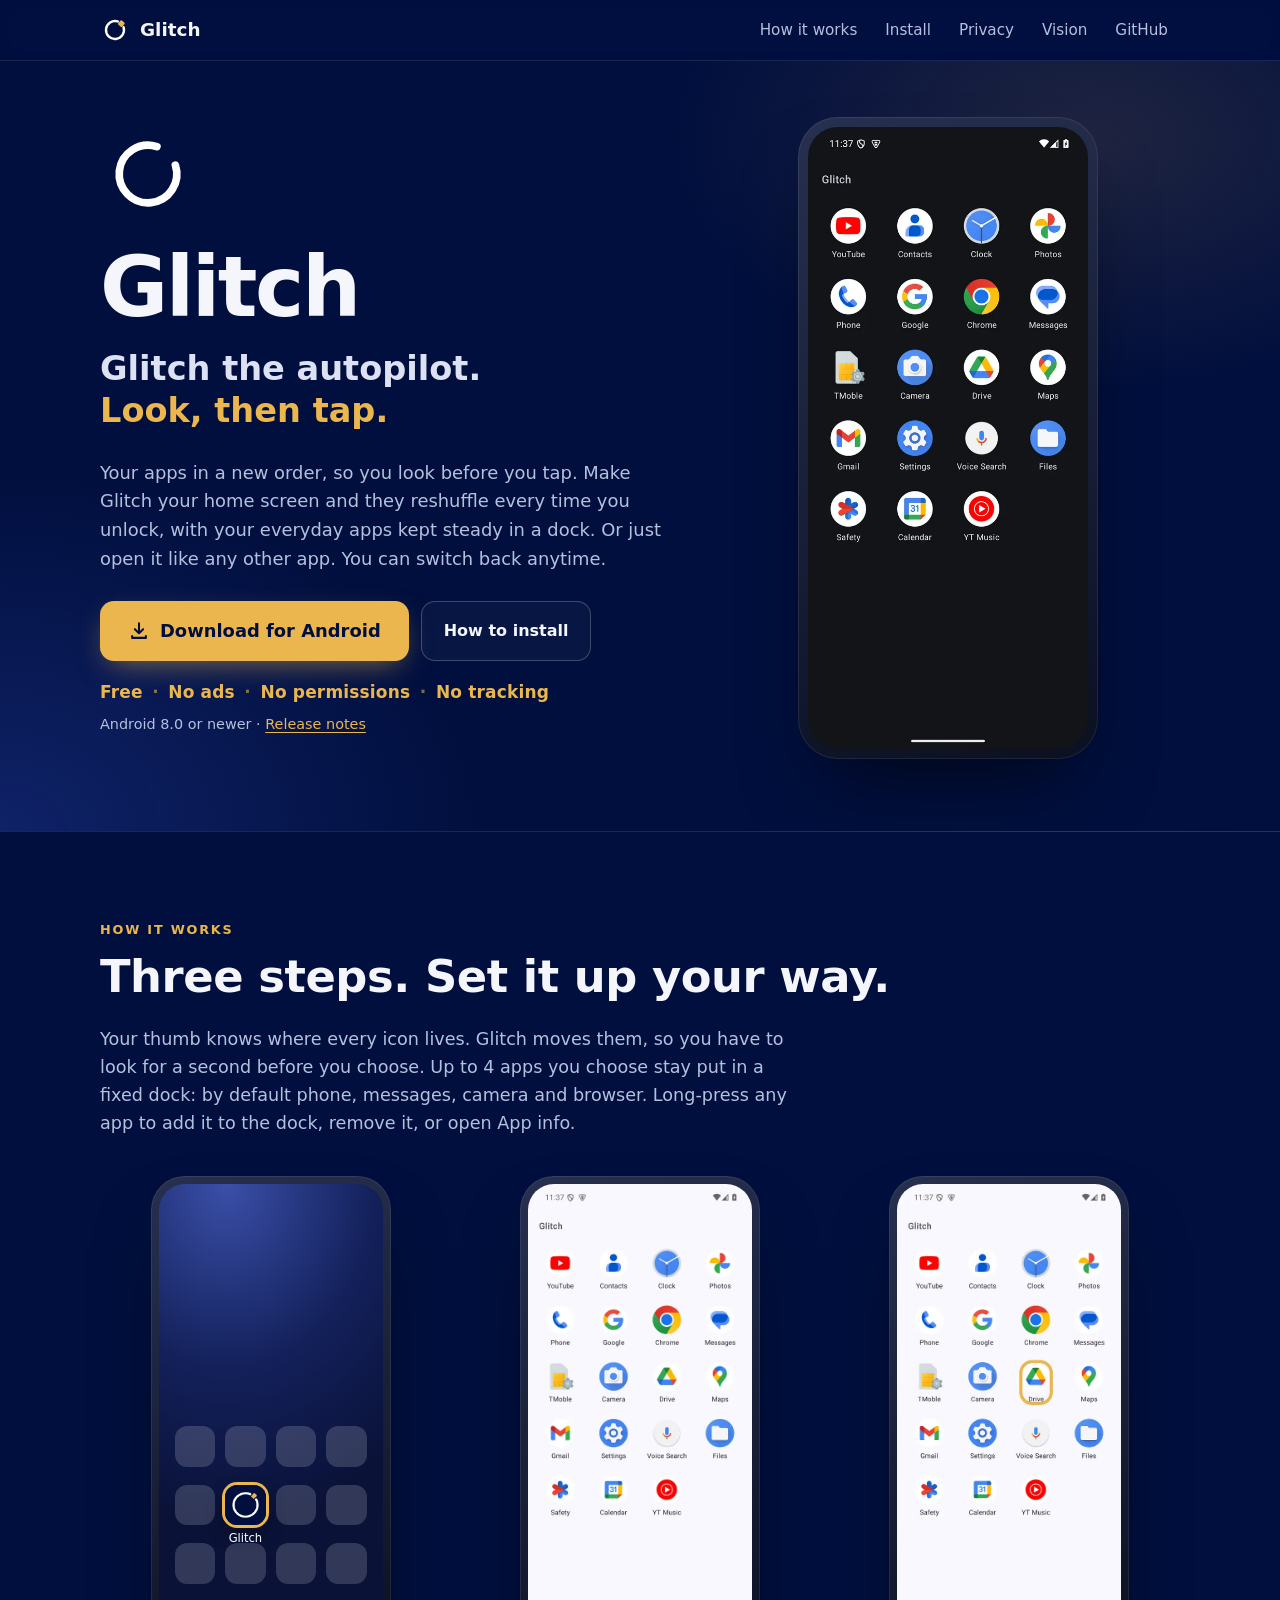
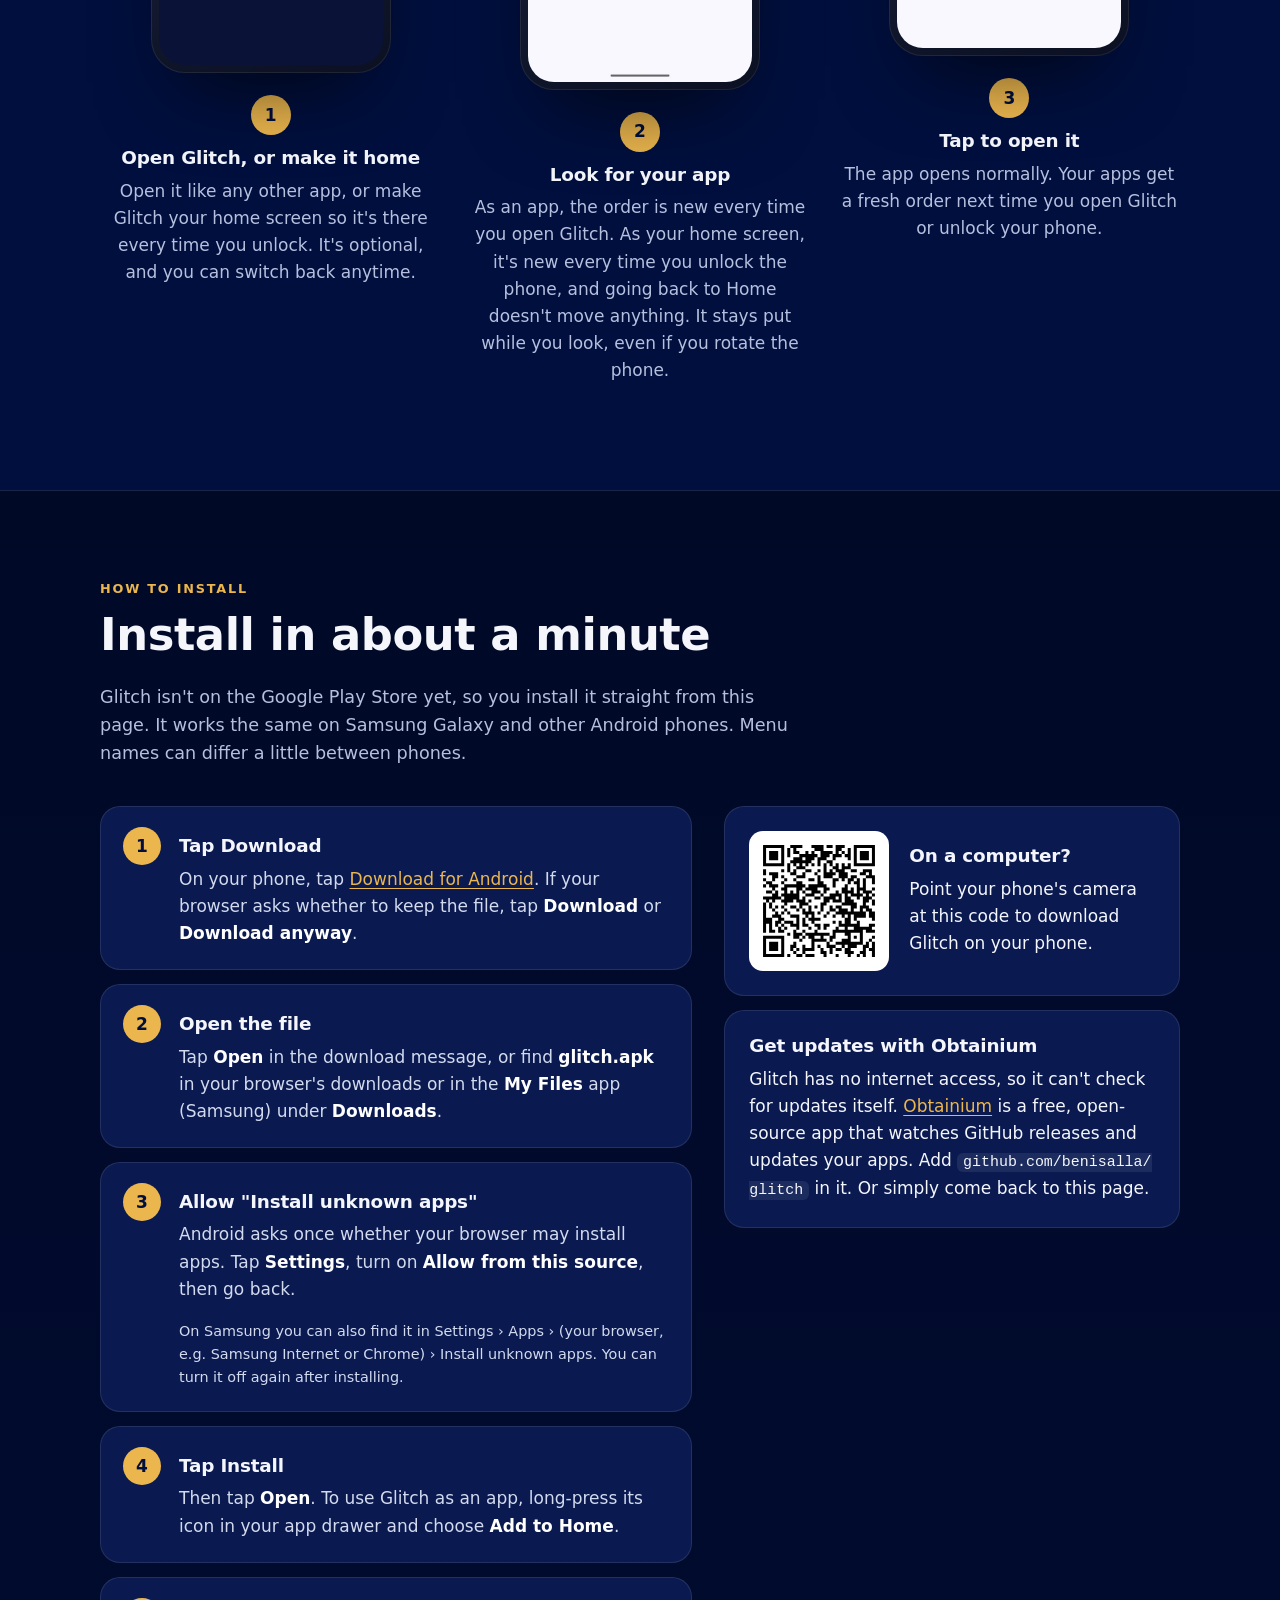
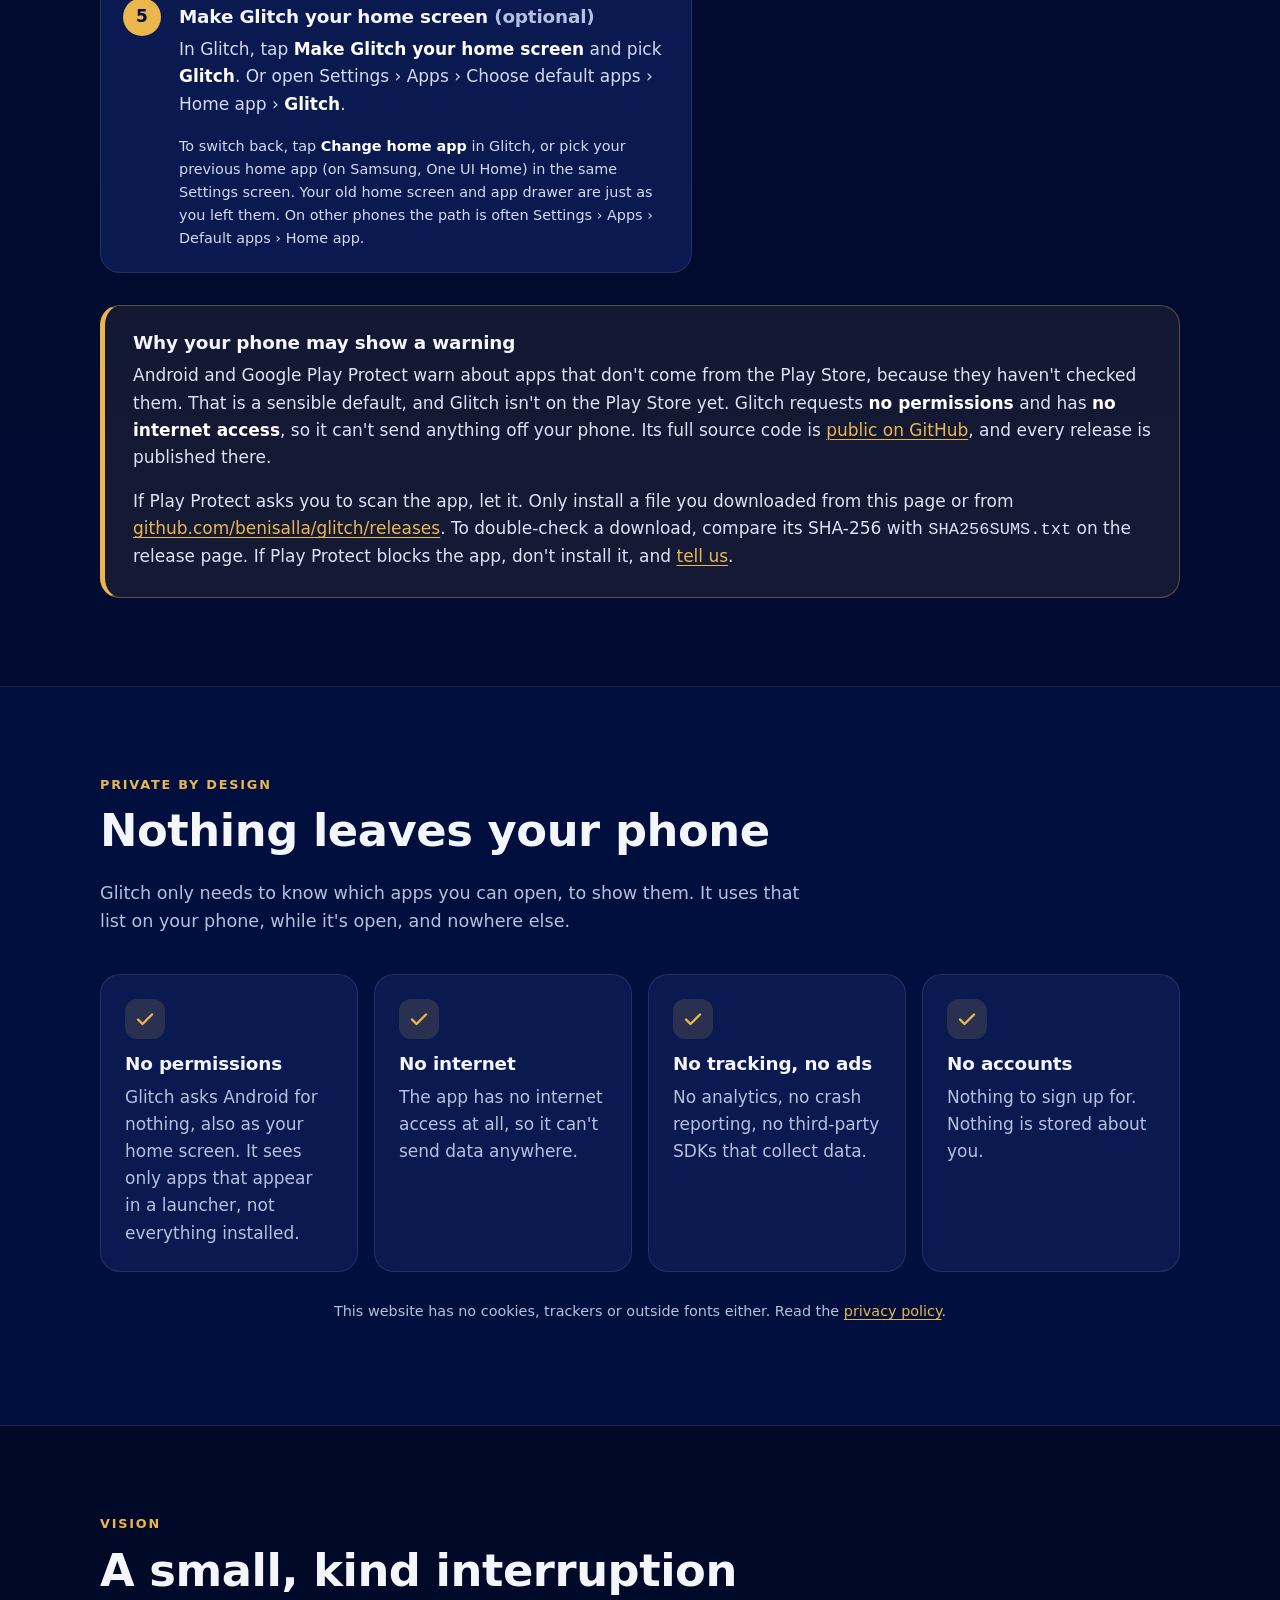
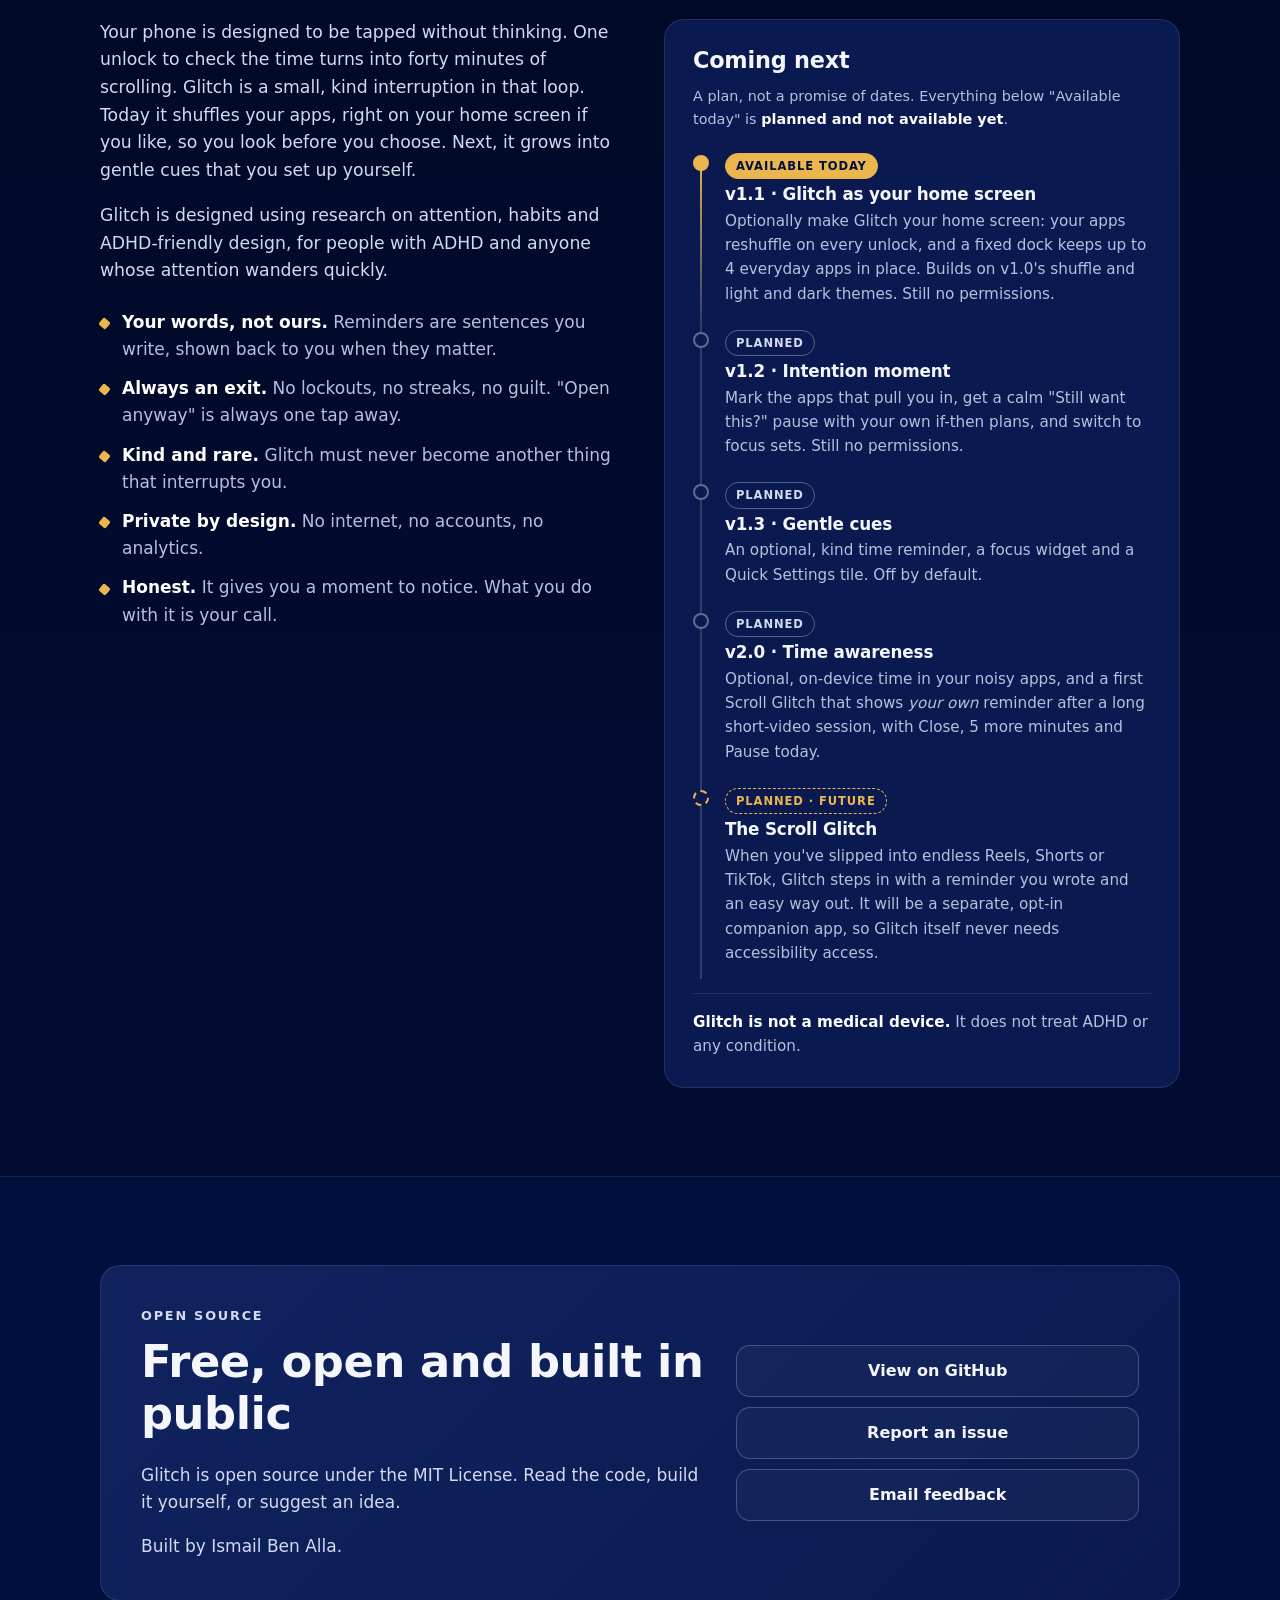
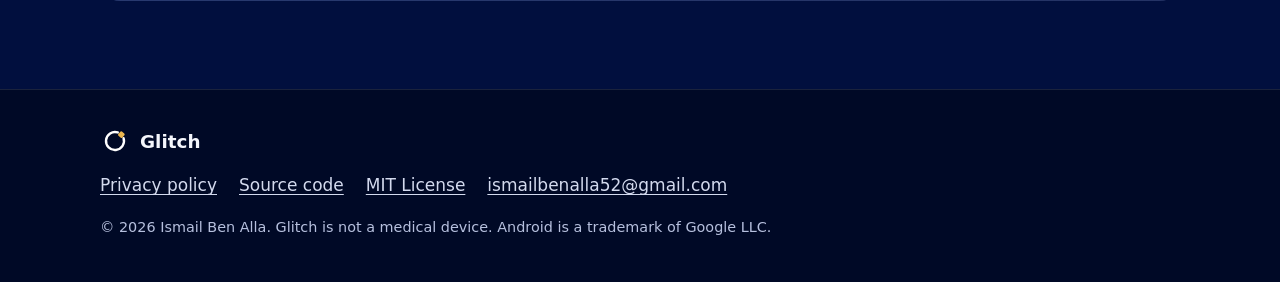
==== commit 436054c8: "Docs: Glitch as an optional home screen (v1.1.0) Owner approved the home-screen direction on 2026-10" ====
--- a/docs/index.html
+++ b/docs/index.html
@@ -4,7 +4,7 @@
 <meta charset="utf-8">
 <meta name="viewport" content="width=device-width, initial-scale=1">
 <title>Glitch: look, then tap. A free Android app</title>
-<meta name="description" content="Glitch shows your Android apps in a new order every time you open it, so you look before you tap. Free, open source, no ads, no permissions, no tracking.">
+<meta name="description" content="Glitch shows your Android apps in a new order, so you look before you tap. Use it as an app or, if you like, as your home screen that reshuffles on every unlock. Free, open source, no ads, no permissions, no tracking.">
 <meta name="theme-color" content="#010F3E">
 <meta name="color-scheme" content="dark">
 <link rel="canonical" href="https://benisalla.github.io/glitch/">
@@ -14,7 +14,7 @@
 <meta property="og:type" content="website">
 <meta property="og:site_name" content="Glitch">
 <meta property="og:title" content="Glitch: Glitch the autopilot. Look, then tap.">
-<meta property="og:description" content="Your Android apps in a new order every time you open Glitch, so you look before you tap. Free, open source, no permissions, no tracking.">
+<meta property="og:description" content="Your Android apps in a new order every time you open Glitch or unlock your phone, so you look before you tap. Free, open source, no permissions, no tracking.">
 <meta property="og:url" content="https://benisalla.github.io/glitch/">
 <meta property="og:image" content="https://benisalla.github.io/glitch/assets/og-image.png">
 <meta property="og:image:width" content="1024">
@@ -22,7 +22,7 @@
 <meta property="og:image:alt" content="The Glitch logo, a white ring broken by a gold tile, next to the words: Glitch the autopilot. Look, then tap.">
 <meta name="twitter:card" content="summary_large_image">
 <meta name="twitter:title" content="Glitch: Glitch the autopilot. Look, then tap.">
-<meta name="twitter:description" content="Your Android apps in a new order every time you open Glitch, so you look before you tap. Free, open source, no permissions, no tracking.">
+<meta name="twitter:description" content="Your Android apps in a new order every time you open Glitch or unlock your phone, so you look before you tap. Free, open source, no permissions, no tracking.">
 <meta name="twitter:image" content="https://benisalla.github.io/glitch/assets/og-image.png">
 <meta name="twitter:image:alt" content="The Glitch logo, a white ring broken by a gold tile, next to the words: Glitch the autopilot. Look, then tap.">
 <link rel="stylesheet" href="assets/style.css">
@@ -69,7 +69,7 @@
       </svg>
       <h1>Glitch</h1>
       <p class="tagline">Glitch the autopilot.<br><span class="gold">Look, then tap.</span></p>
-      <p class="lead">Your apps in a new order every time you open Glitch, so you look before you tap. Tap an app and it opens normally.</p>
+      <p class="lead">Your apps in a new order, so you look before you tap. Make Glitch your home screen and they reshuffle every time you unlock, with your everyday apps kept steady in a dock. Or just open it like any other app. You can switch back anytime.</p>
       <div class="cta">
         <a class="btn btn-primary" href="https://github.com/benisalla/glitch/releases/latest/download/glitch.apk">
           <svg class="ico" aria-hidden="true"><use href="#i-download"/></svg>
@@ -92,8 +92,8 @@
 <section class="section" id="how" aria-labelledby="how-h">
   <div class="wrap">
     <p class="eyebrow">How it works</p>
-    <h2 id="how-h">Three steps. Nothing to set up.</h2>
-    <p class="intro">Your thumb knows where every icon lives. Glitch moves them, so you have to look for a second before you choose.</p>
+    <h2 id="how-h">Three steps. Set it up your way.</h2>
+    <p class="intro">Your thumb knows where every icon lives. Glitch moves them, so you have to look for a second before you choose. Up to 4 apps you choose stay put in a fixed dock: by default phone, messages, camera and browser. Long-press any app to add it to the dock, remove it, or open App info.</p>
     <ol class="steps">
       <li class="step">
         <div class="phone phone-sm home-mock" role="img" aria-label="A phone home screen with the Glitch icon among other app icons">
@@ -105,8 +105,8 @@
         </div>
         <div class="step-text">
           <span class="num" aria-hidden="true">1</span>
-          <h3>Open Glitch</h3>
-          <p>From your home screen, like any other app. Your home screen and app drawer stay exactly as they are.</p>
+          <h3>Open Glitch, or make it home</h3>
+          <p>Open it like any other app, or make Glitch your home screen so it's there every time you unlock. It's optional, and you can switch back anytime.</p>
         </div>
       </li>
       <li class="step">
@@ -114,7 +114,7 @@
         <div class="step-text">
           <span class="num" aria-hidden="true">2</span>
           <h3>Look for your app</h3>
-          <p>The order is new every time you open Glitch. It stays put while you look, even if you rotate the phone.</p>
+          <p>As an app, the order is new every time you open Glitch. As your home screen, it's new every time you unlock the phone, and going back to Home doesn't move anything. It stays put while you look, even if you rotate the phone.</p>
         </div>
       </li>
       <li class="step">
@@ -122,7 +122,7 @@
         <div class="step-text">
           <span class="num" aria-hidden="true">3</span>
           <h3>Tap to open it</h3>
-          <p>The app opens normally. Come back to Glitch and you get a fresh order.</p>
+          <p>The app opens normally. Your apps get a fresh order next time you open Glitch or unlock your phone.</p>
         </div>
       </li>
     </ol>
@@ -153,7 +153,12 @@
         </li>
         <li>
           <h3>Tap Install</h3>
-          <p>Then tap <strong>Open</strong>. To keep Glitch handy, long-press its icon in your app drawer and choose <strong>Add to Home</strong>.</p>
+          <p>Then tap <strong>Open</strong>. To use Glitch as an app, long-press its icon in your app drawer and choose <strong>Add to Home</strong>.</p>
+        </li>
+        <li>
+          <h3>Make Glitch your home screen <span class="muted">(optional)</span></h3>
+          <p>In Glitch, tap <strong>Make Glitch your home screen</strong> and pick <strong>Glitch</strong>. Or open Settings › Apps › Choose default apps › Home app › <strong>Glitch</strong>.</p>
+          <p class="small muted">To switch back, tap <strong>Change home app</strong> in Glitch, or pick your previous home app (on Samsung, One UI Home) in the same Settings screen. Your old home screen and app drawer are just as you left them. On other phones the path is often Settings › Apps › Default apps › Home app.</p>
         </li>
       </ol>
 
@@ -190,7 +195,7 @@
       <li class="card">
         <svg class="pill-ico" aria-hidden="true"><use href="#i-check"/></svg>
         <h3>No permissions</h3>
-        <p>Glitch asks Android for nothing. It sees only apps that appear in a launcher, not everything installed.</p>
+        <p>Glitch asks Android for nothing, also as your home screen. It sees only apps that appear in a launcher, not everything installed.</p>
       </li>
       <li class="card">
         <svg class="pill-ico" aria-hidden="true"><use href="#i-check"/></svg>
@@ -219,7 +224,7 @@
     <h2 id="vision-h">A small, kind interruption</h2>
     <div class="vision-grid">
       <div class="vision-copy">
-        <p>Your phone is designed to be tapped without thinking. One unlock to check the time turns into forty minutes of scrolling. Glitch is a small, kind interruption in that loop. Today it shuffles your apps so you look before you choose. Next, it grows into gentle cues that you set up yourself.</p>
+        <p>Your phone is designed to be tapped without thinking. One unlock to check the time turns into forty minutes of scrolling. Glitch is a small, kind interruption in that loop. Today it shuffles your apps, right on your home screen if you like, so you look before you choose. Next, it grows into gentle cues that you set up yourself.</p>
         <p>Glitch is designed using research on attention, habits and ADHD-friendly design, for people with ADHD and anyone whose attention wanders quickly.</p>
         <ul class="principles">
           <li><strong>Your words, not ours.</strong> Reminders are sentences you write, shown back to you when they matter.</li>
@@ -232,21 +237,21 @@
 
       <div class="roadmap">
         <h3 id="next-h">Coming next</h3>
-        <p class="small muted">A plan, not a promise of dates. Everything below "Today" is <strong>planned and not available yet</strong>.</p>
+        <p class="small muted">A plan, not a promise of dates. Everything below "Available today" is <strong>planned and not available yet</strong>.</p>
         <ol class="timeline" aria-labelledby="next-h">
           <li class="now">
             <span class="tag tag-now">Available today</span>
-            <h4>v1.0 · Shuffle</h4>
-            <p>Your apps in a new order every time you open Glitch. Light and dark themes.</p>
+            <h4>v1.1 · Glitch as your home screen</h4>
+            <p>Optionally make Glitch your home screen: your apps reshuffle on every unlock, and a fixed dock keeps up to 4 everyday apps in place. Builds on v1.0's shuffle and light and dark themes. Still no permissions.</p>
           </li>
           <li>
             <span class="tag">Planned</span>
-            <h4>v1.1 · Intention moment</h4>
-            <p>Mark the apps that pull you in, get a calm "Still want this?" pause with your own if-then plans, keep up to 4 essential apps in place, and switch to focus sets. Still no permissions.</p>
+            <h4>v1.2 · Intention moment</h4>
+            <p>Mark the apps that pull you in, get a calm "Still want this?" pause with your own if-then plans, and switch to focus sets. Still no permissions.</p>
           </li>
           <li>
             <span class="tag">Planned</span>
-            <h4>v1.2 · Gentle cues</h4>
+            <h4>v1.3 · Gentle cues</h4>
             <p>An optional, kind time reminder, a focus widget and a Quick Settings tile. Off by default.</p>
           </li>
           <li>
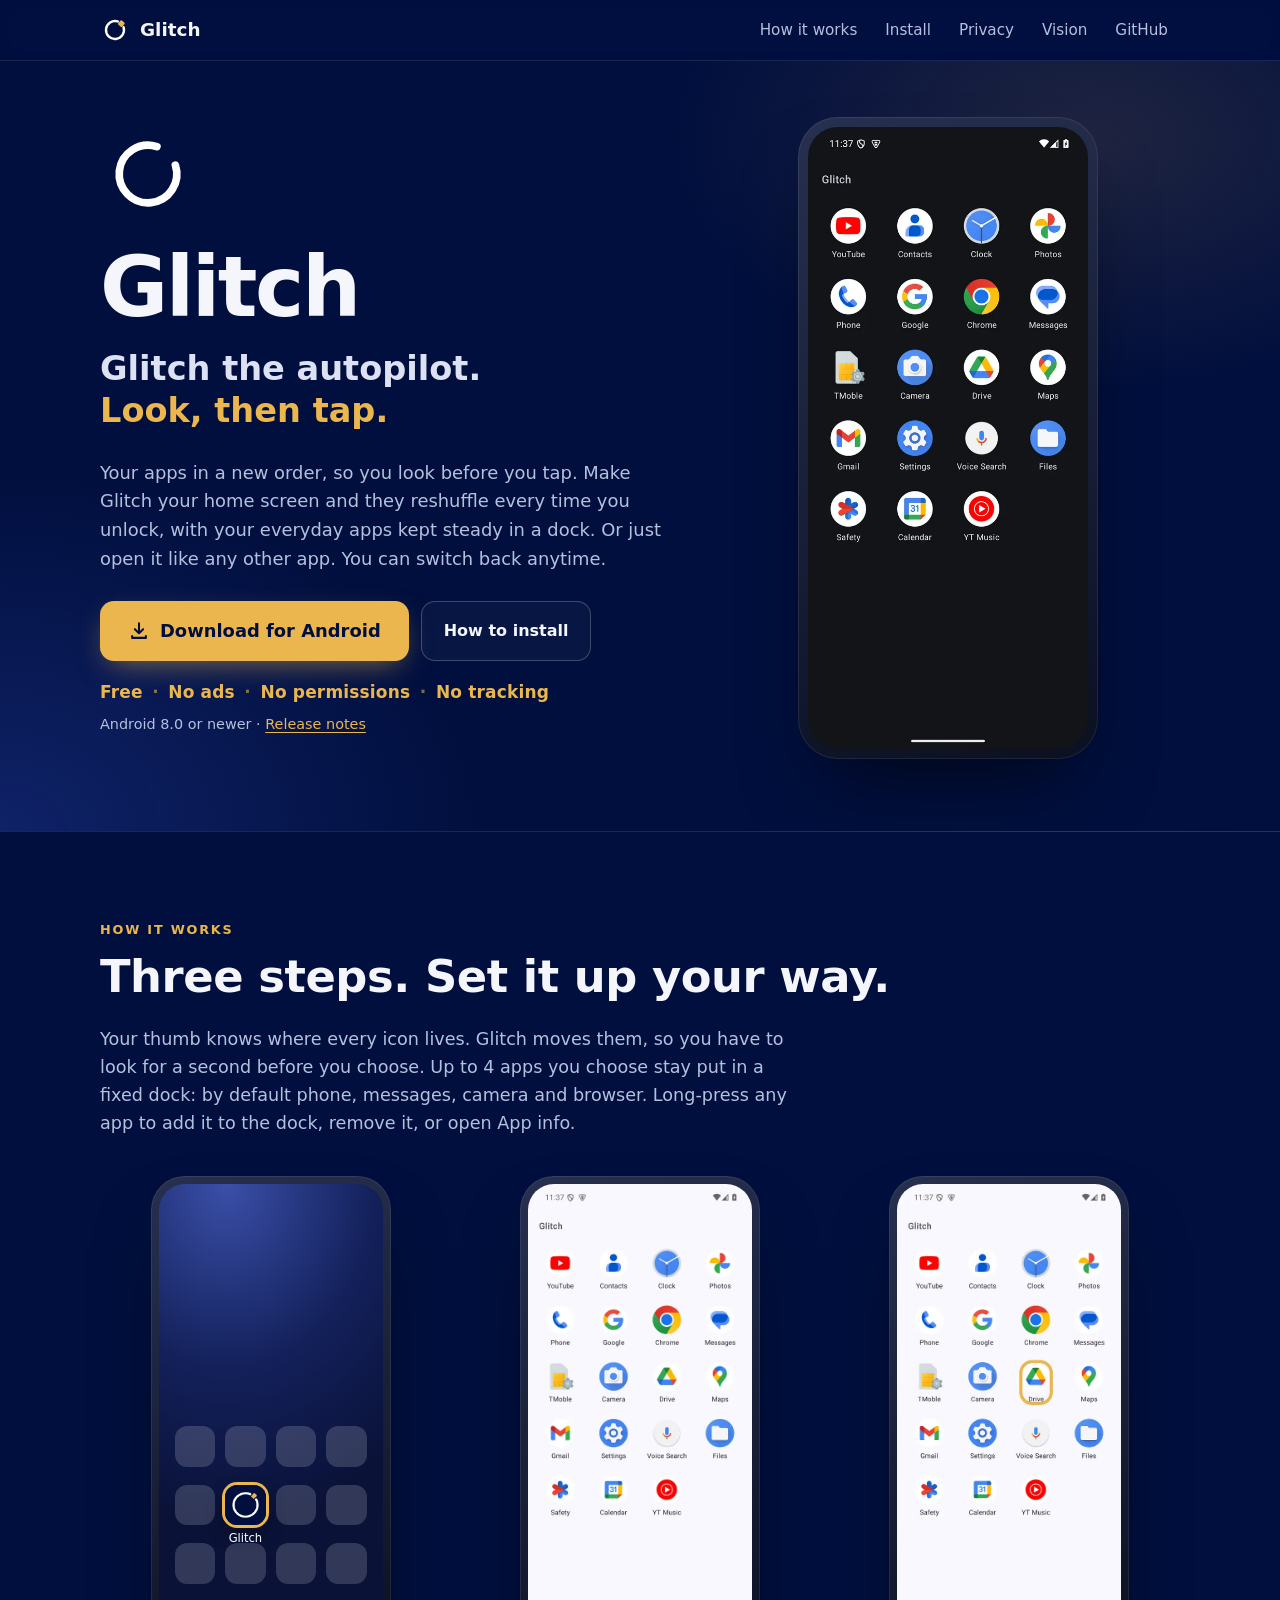
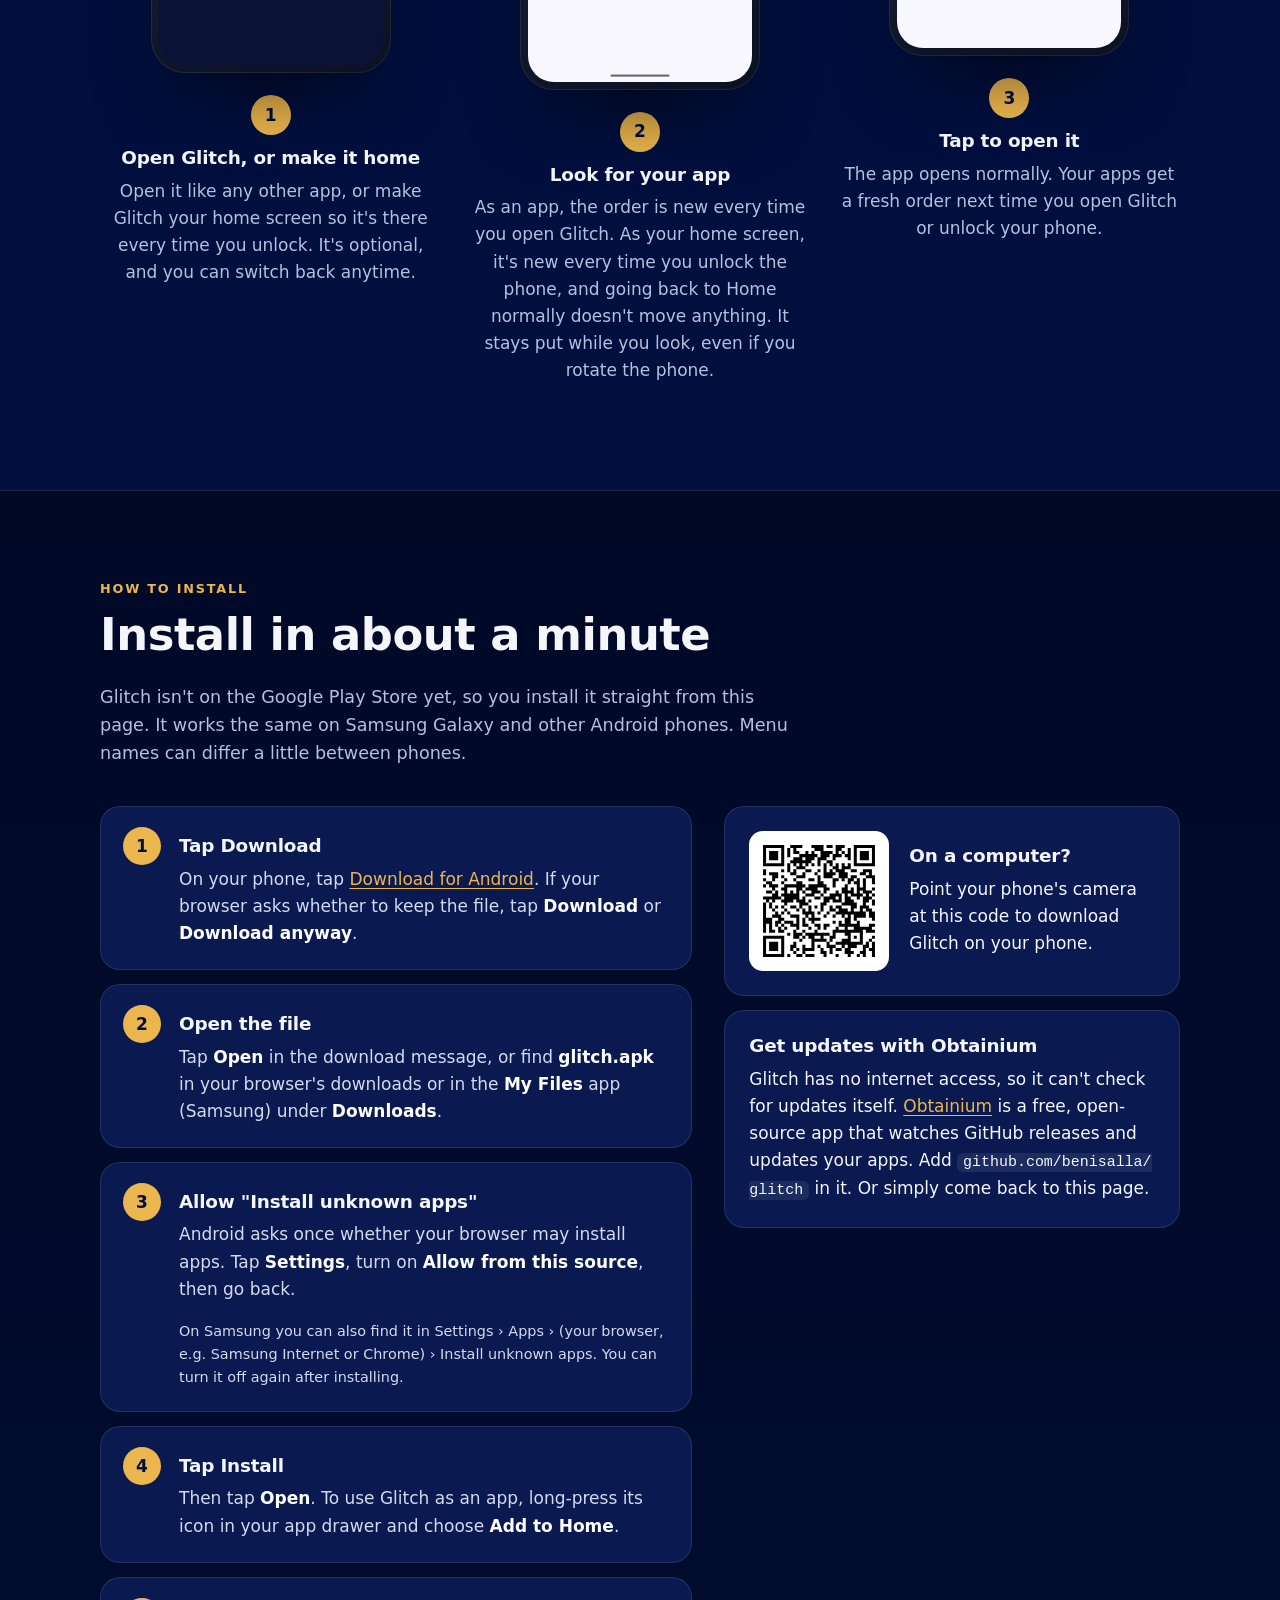
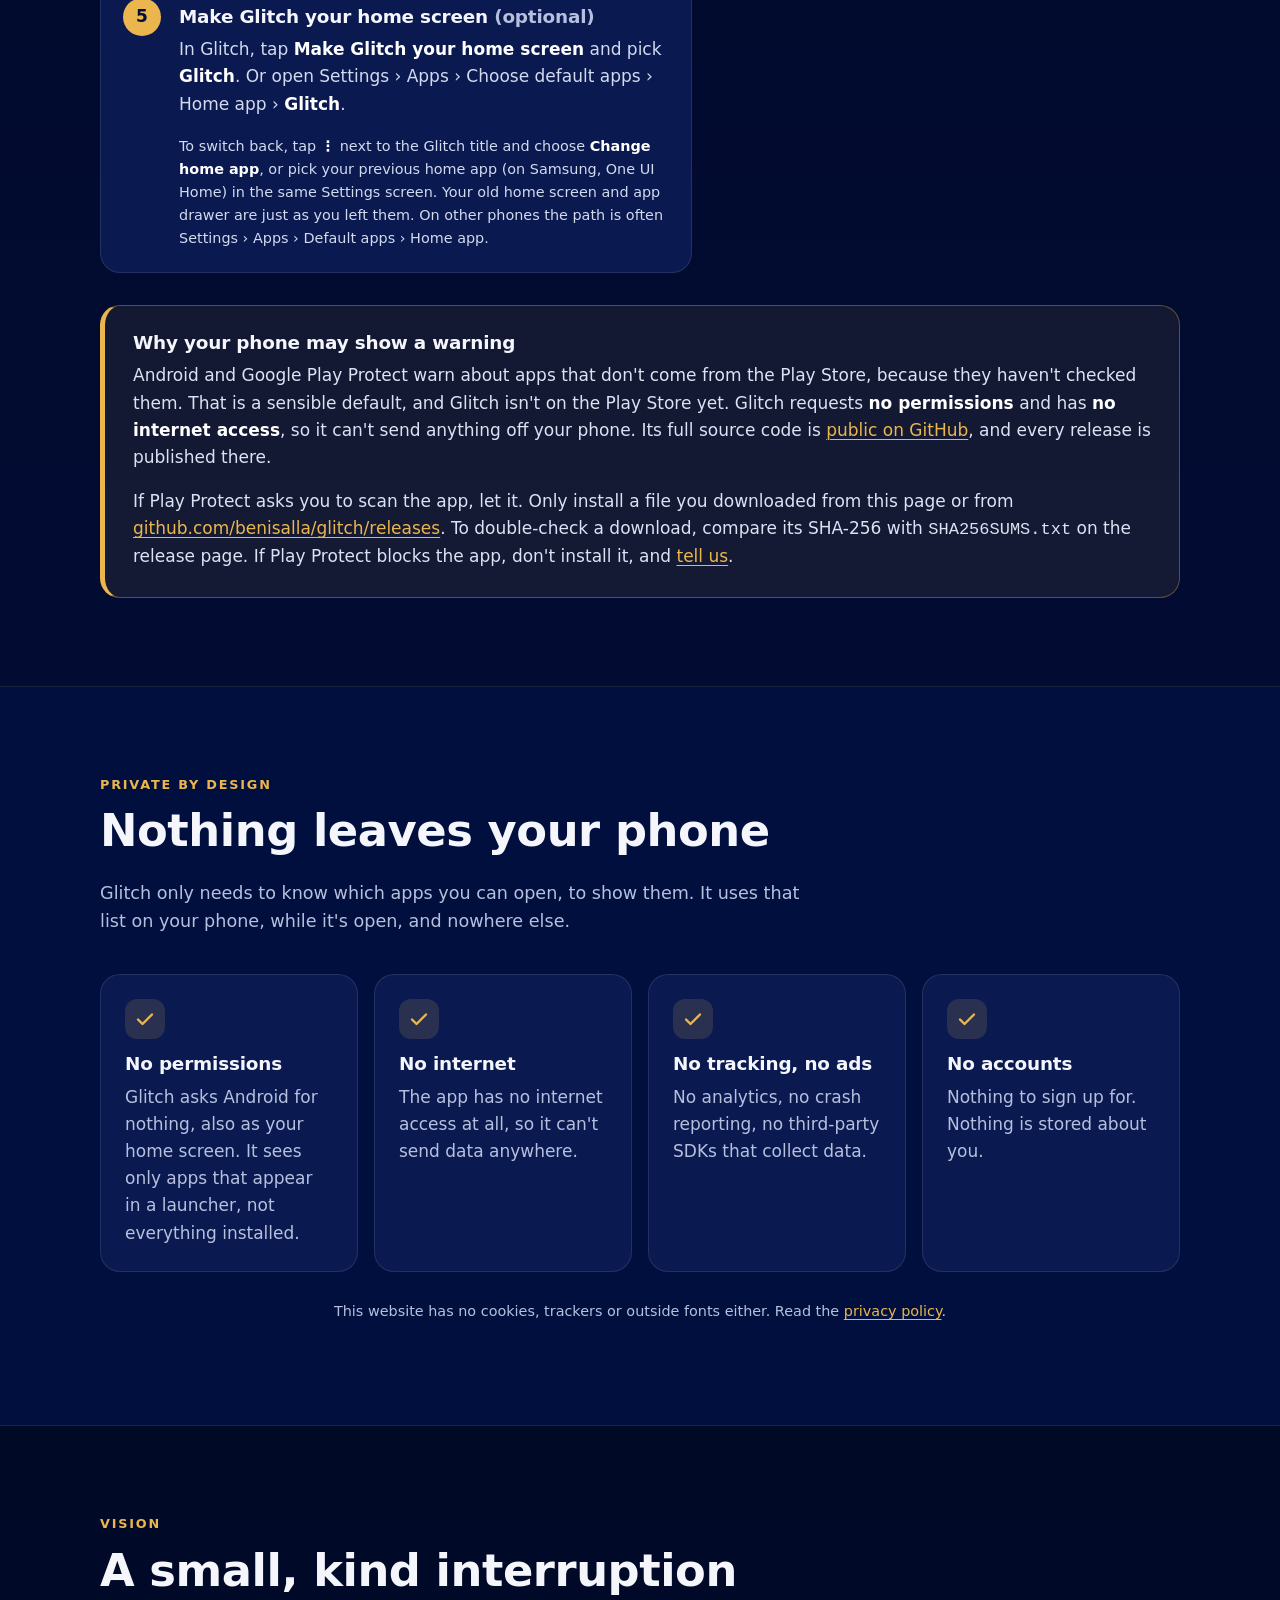
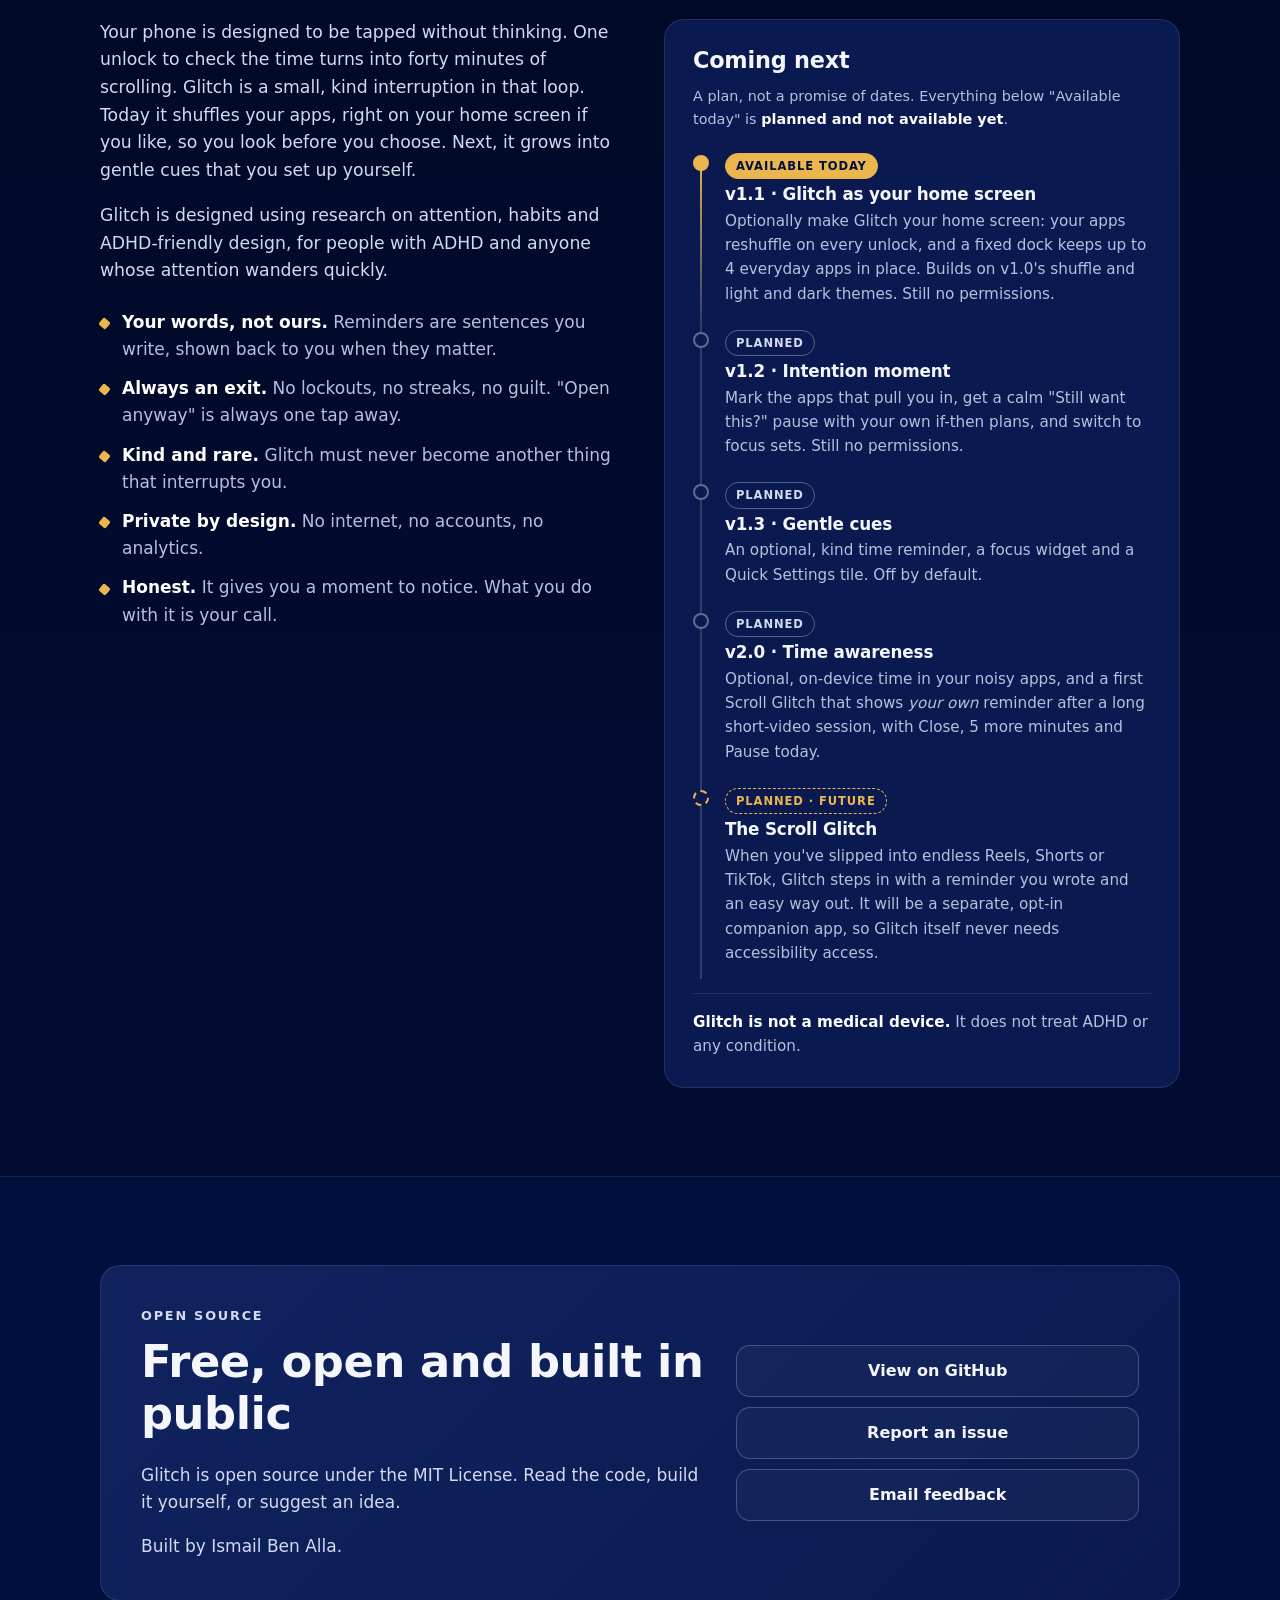
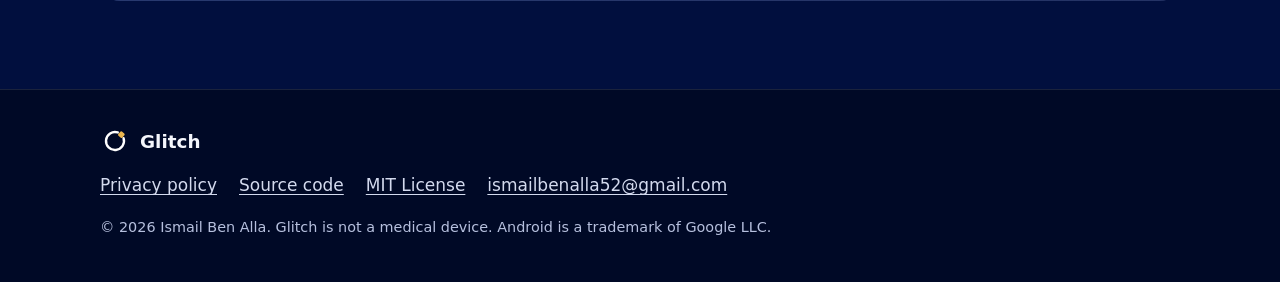
==== commit d0f8cd10: "Docs: ⋮ 'Change home app' entry, per-version changelog in RELEASING, honest restart wording Co-Autho" ====
--- a/docs/index.html
+++ b/docs/index.html
@@ -114,7 +114,7 @@
         <div class="step-text">
           <span class="num" aria-hidden="true">2</span>
           <h3>Look for your app</h3>
-          <p>As an app, the order is new every time you open Glitch. As your home screen, it's new every time you unlock the phone, and going back to Home doesn't move anything. It stays put while you look, even if you rotate the phone.</p>
+          <p>As an app, the order is new every time you open Glitch. As your home screen, it's new every time you unlock the phone, and going back to Home normally doesn't move anything. It stays put while you look, even if you rotate the phone.</p>
         </div>
       </li>
       <li class="step">
@@ -158,7 +158,7 @@
         <li>
           <h3>Make Glitch your home screen <span class="muted">(optional)</span></h3>
           <p>In Glitch, tap <strong>Make Glitch your home screen</strong> and pick <strong>Glitch</strong>. Or open Settings › Apps › Choose default apps › Home app › <strong>Glitch</strong>.</p>
-          <p class="small muted">To switch back, tap <strong>Change home app</strong> in Glitch, or pick your previous home app (on Samsung, One UI Home) in the same Settings screen. Your old home screen and app drawer are just as you left them. On other phones the path is often Settings › Apps › Default apps › Home app.</p>
+          <p class="small muted">To switch back, tap <strong>⋮</strong> next to the Glitch title and choose <strong>Change home app</strong>, or pick your previous home app (on Samsung, One UI Home) in the same Settings screen. Your old home screen and app drawer are just as you left them. On other phones the path is often Settings › Apps › Default apps › Home app.</p>
         </li>
       </ol>
 
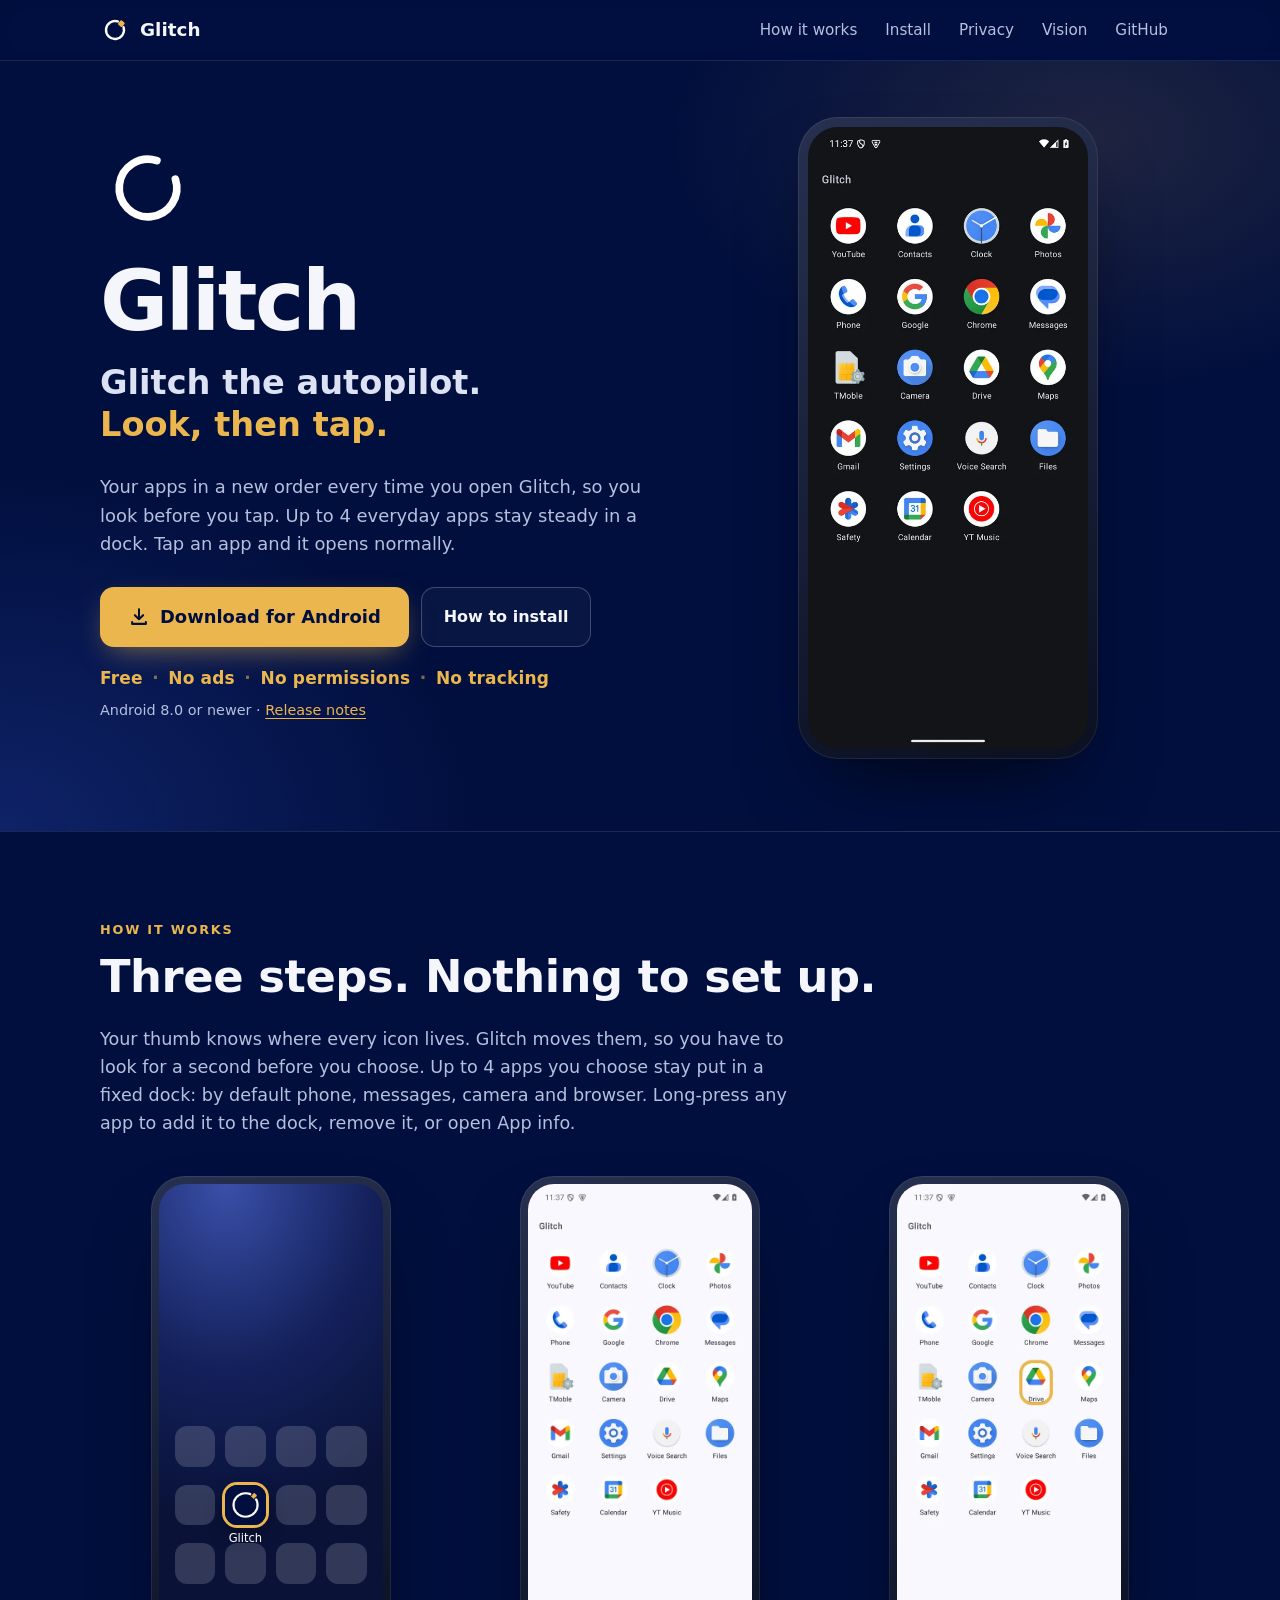
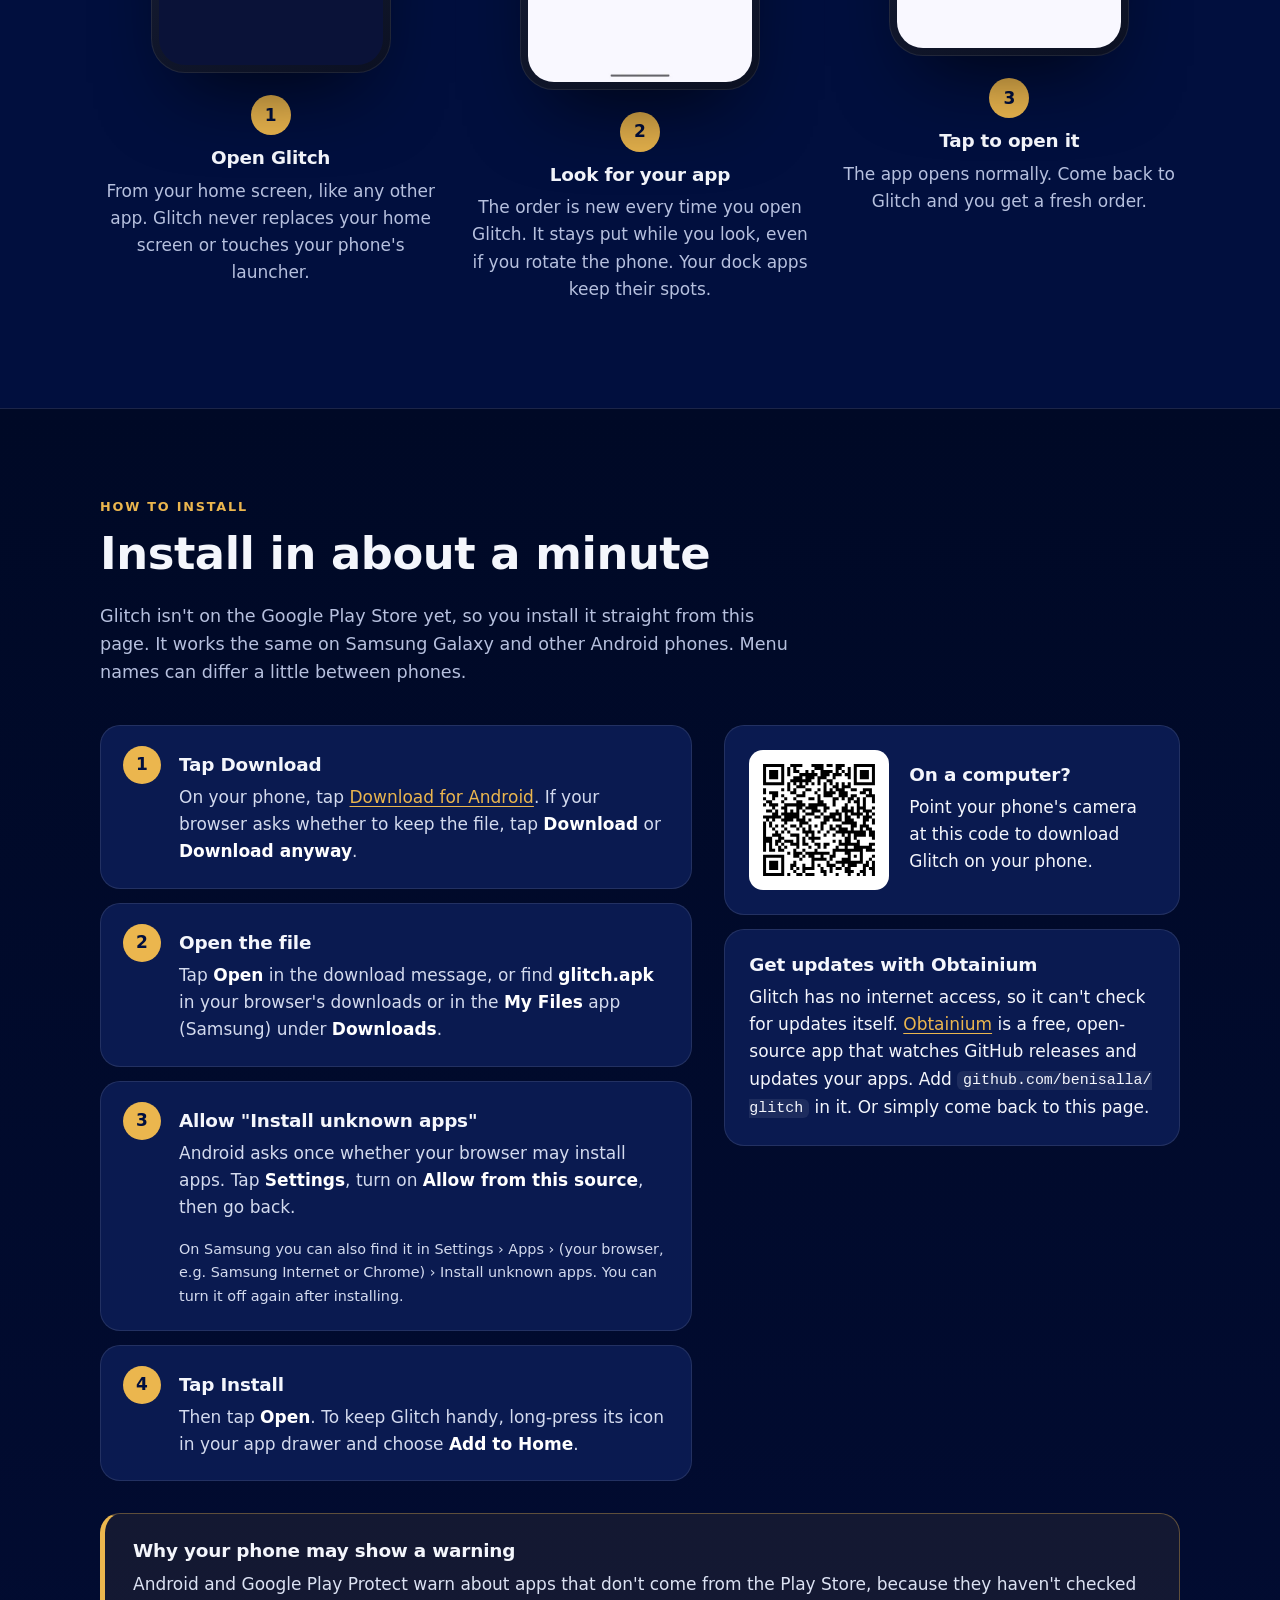
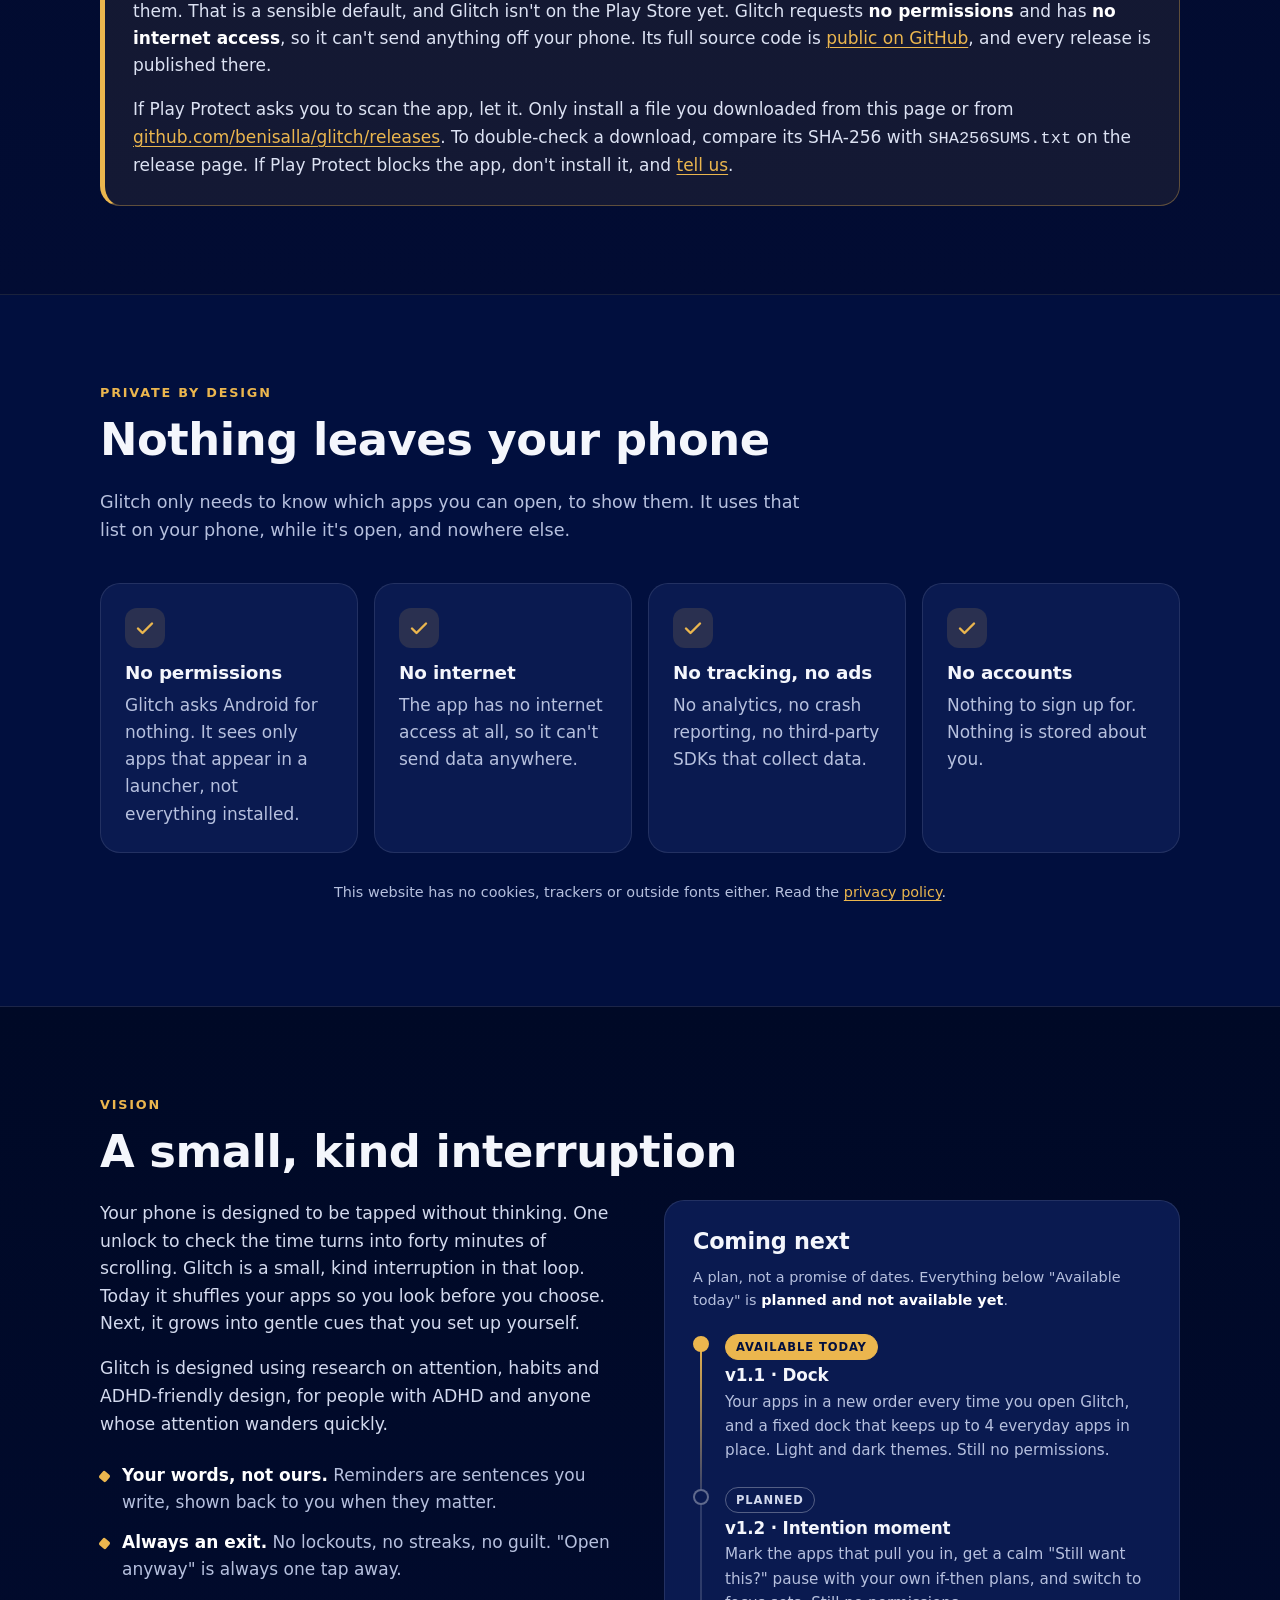
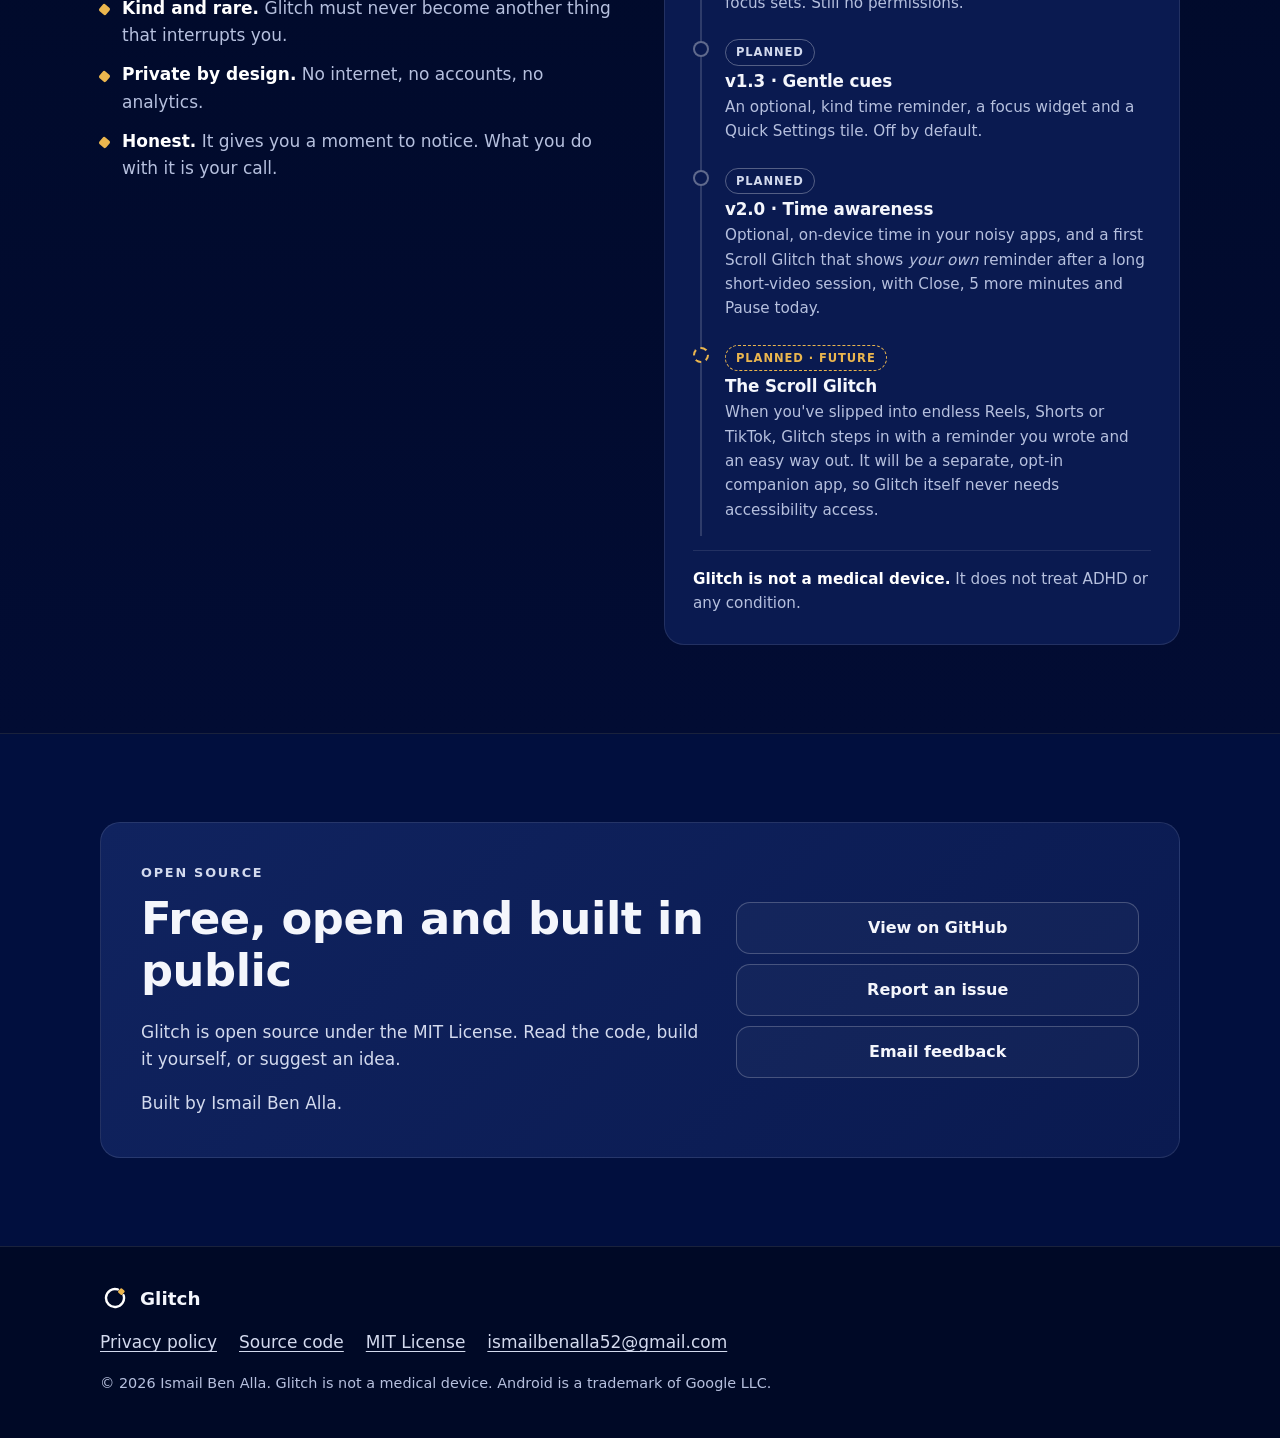
==== commit 5ce41ea4: "Docs: remove home-screen mode (v1.1.1), keep the dock The owner decided on 2026-10-13 to remove the " ====
--- a/docs/index.html
+++ b/docs/index.html
@@ -4,7 +4,7 @@
 <meta charset="utf-8">
 <meta name="viewport" content="width=device-width, initial-scale=1">
 <title>Glitch: look, then tap. A free Android app</title>
-<meta name="description" content="Glitch shows your Android apps in a new order, so you look before you tap. Use it as an app or, if you like, as your home screen that reshuffles on every unlock. Free, open source, no ads, no permissions, no tracking.">
+<meta name="description" content="Glitch shows your Android apps in a new order every time you open it, so you look before you tap. Your everyday apps stay steady in a dock. Free, open source, no ads, no permissions, no tracking.">
 <meta name="theme-color" content="#010F3E">
 <meta name="color-scheme" content="dark">
 <link rel="canonical" href="https://benisalla.github.io/glitch/">
@@ -14,7 +14,7 @@
 <meta property="og:type" content="website">
 <meta property="og:site_name" content="Glitch">
 <meta property="og:title" content="Glitch: Glitch the autopilot. Look, then tap.">
-<meta property="og:description" content="Your Android apps in a new order every time you open Glitch or unlock your phone, so you look before you tap. Free, open source, no permissions, no tracking.">
+<meta property="og:description" content="Your Android apps in a new order every time you open Glitch, so you look before you tap. Free, open source, no permissions, no tracking.">
 <meta property="og:url" content="https://benisalla.github.io/glitch/">
 <meta property="og:image" content="https://benisalla.github.io/glitch/assets/og-image.png">
 <meta property="og:image:width" content="1024">
@@ -22,7 +22,7 @@
 <meta property="og:image:alt" content="The Glitch logo, a white ring broken by a gold tile, next to the words: Glitch the autopilot. Look, then tap.">
 <meta name="twitter:card" content="summary_large_image">
 <meta name="twitter:title" content="Glitch: Glitch the autopilot. Look, then tap.">
-<meta name="twitter:description" content="Your Android apps in a new order every time you open Glitch or unlock your phone, so you look before you tap. Free, open source, no permissions, no tracking.">
+<meta name="twitter:description" content="Your Android apps in a new order every time you open Glitch, so you look before you tap. Free, open source, no permissions, no tracking.">
 <meta name="twitter:image" content="https://benisalla.github.io/glitch/assets/og-image.png">
 <meta name="twitter:image:alt" content="The Glitch logo, a white ring broken by a gold tile, next to the words: Glitch the autopilot. Look, then tap.">
 <link rel="stylesheet" href="assets/style.css">
@@ -69,7 +69,7 @@
       </svg>
       <h1>Glitch</h1>
       <p class="tagline">Glitch the autopilot.<br><span class="gold">Look, then tap.</span></p>
-      <p class="lead">Your apps in a new order, so you look before you tap. Make Glitch your home screen and they reshuffle every time you unlock, with your everyday apps kept steady in a dock. Or just open it like any other app. You can switch back anytime.</p>
+      <p class="lead">Your apps in a new order every time you open Glitch, so you look before you tap. Up to 4 everyday apps stay steady in a dock. Tap an app and it opens normally.</p>
       <div class="cta">
         <a class="btn btn-primary" href="https://github.com/benisalla/glitch/releases/latest/download/glitch.apk">
           <svg class="ico" aria-hidden="true"><use href="#i-download"/></svg>
@@ -92,7 +92,7 @@
 <section class="section" id="how" aria-labelledby="how-h">
   <div class="wrap">
     <p class="eyebrow">How it works</p>
-    <h2 id="how-h">Three steps. Set it up your way.</h2>
+    <h2 id="how-h">Three steps. Nothing to set up.</h2>
     <p class="intro">Your thumb knows where every icon lives. Glitch moves them, so you have to look for a second before you choose. Up to 4 apps you choose stay put in a fixed dock: by default phone, messages, camera and browser. Long-press any app to add it to the dock, remove it, or open App info.</p>
     <ol class="steps">
       <li class="step">
@@ -105,8 +105,8 @@
         </div>
         <div class="step-text">
           <span class="num" aria-hidden="true">1</span>
-          <h3>Open Glitch, or make it home</h3>
-          <p>Open it like any other app, or make Glitch your home screen so it's there every time you unlock. It's optional, and you can switch back anytime.</p>
+          <h3>Open Glitch</h3>
+          <p>From your home screen, like any other app. Glitch never replaces your home screen or touches your phone's launcher.</p>
         </div>
       </li>
       <li class="step">
@@ -114,7 +114,7 @@
         <div class="step-text">
           <span class="num" aria-hidden="true">2</span>
           <h3>Look for your app</h3>
-          <p>As an app, the order is new every time you open Glitch. As your home screen, it's new every time you unlock the phone, and going back to Home normally doesn't move anything. It stays put while you look, even if you rotate the phone.</p>
+          <p>The order is new every time you open Glitch. It stays put while you look, even if you rotate the phone. Your dock apps keep their spots.</p>
         </div>
       </li>
       <li class="step">
@@ -122,7 +122,7 @@
         <div class="step-text">
           <span class="num" aria-hidden="true">3</span>
           <h3>Tap to open it</h3>
-          <p>The app opens normally. Your apps get a fresh order next time you open Glitch or unlock your phone.</p>
+          <p>The app opens normally. Come back to Glitch and you get a fresh order.</p>
         </div>
       </li>
     </ol>
@@ -153,12 +153,7 @@
         </li>
         <li>
           <h3>Tap Install</h3>
-          <p>Then tap <strong>Open</strong>. To use Glitch as an app, long-press its icon in your app drawer and choose <strong>Add to Home</strong>.</p>
-        </li>
-        <li>
-          <h3>Make Glitch your home screen <span class="muted">(optional)</span></h3>
-          <p>In Glitch, tap <strong>Make Glitch your home screen</strong> and pick <strong>Glitch</strong>. Or open Settings › Apps › Choose default apps › Home app › <strong>Glitch</strong>.</p>
-          <p class="small muted">To switch back, tap <strong>⋮</strong> next to the Glitch title and choose <strong>Change home app</strong>, or pick your previous home app (on Samsung, One UI Home) in the same Settings screen. Your old home screen and app drawer are just as you left them. On other phones the path is often Settings › Apps › Default apps › Home app.</p>
+          <p>Then tap <strong>Open</strong>. To keep Glitch handy, long-press its icon in your app drawer and choose <strong>Add to Home</strong>.</p>
         </li>
       </ol>
 
@@ -195,7 +190,7 @@
       <li class="card">
         <svg class="pill-ico" aria-hidden="true"><use href="#i-check"/></svg>
         <h3>No permissions</h3>
-        <p>Glitch asks Android for nothing, also as your home screen. It sees only apps that appear in a launcher, not everything installed.</p>
+        <p>Glitch asks Android for nothing. It sees only apps that appear in a launcher, not everything installed.</p>
       </li>
       <li class="card">
         <svg class="pill-ico" aria-hidden="true"><use href="#i-check"/></svg>
@@ -224,7 +219,7 @@
     <h2 id="vision-h">A small, kind interruption</h2>
     <div class="vision-grid">
       <div class="vision-copy">
-        <p>Your phone is designed to be tapped without thinking. One unlock to check the time turns into forty minutes of scrolling. Glitch is a small, kind interruption in that loop. Today it shuffles your apps, right on your home screen if you like, so you look before you choose. Next, it grows into gentle cues that you set up yourself.</p>
+        <p>Your phone is designed to be tapped without thinking. One unlock to check the time turns into forty minutes of scrolling. Glitch is a small, kind interruption in that loop. Today it shuffles your apps so you look before you choose. Next, it grows into gentle cues that you set up yourself.</p>
         <p>Glitch is designed using research on attention, habits and ADHD-friendly design, for people with ADHD and anyone whose attention wanders quickly.</p>
         <ul class="principles">
           <li><strong>Your words, not ours.</strong> Reminders are sentences you write, shown back to you when they matter.</li>
@@ -241,8 +236,8 @@
         <ol class="timeline" aria-labelledby="next-h">
           <li class="now">
             <span class="tag tag-now">Available today</span>
-            <h4>v1.1 · Glitch as your home screen</h4>
-            <p>Optionally make Glitch your home screen: your apps reshuffle on every unlock, and a fixed dock keeps up to 4 everyday apps in place. Builds on v1.0's shuffle and light and dark themes. Still no permissions.</p>
+            <h4>v1.1 · Dock</h4>
+            <p>Your apps in a new order every time you open Glitch, and a fixed dock that keeps up to 4 everyday apps in place. Light and dark themes. Still no permissions.</p>
           </li>
           <li>
             <span class="tag">Planned</span>
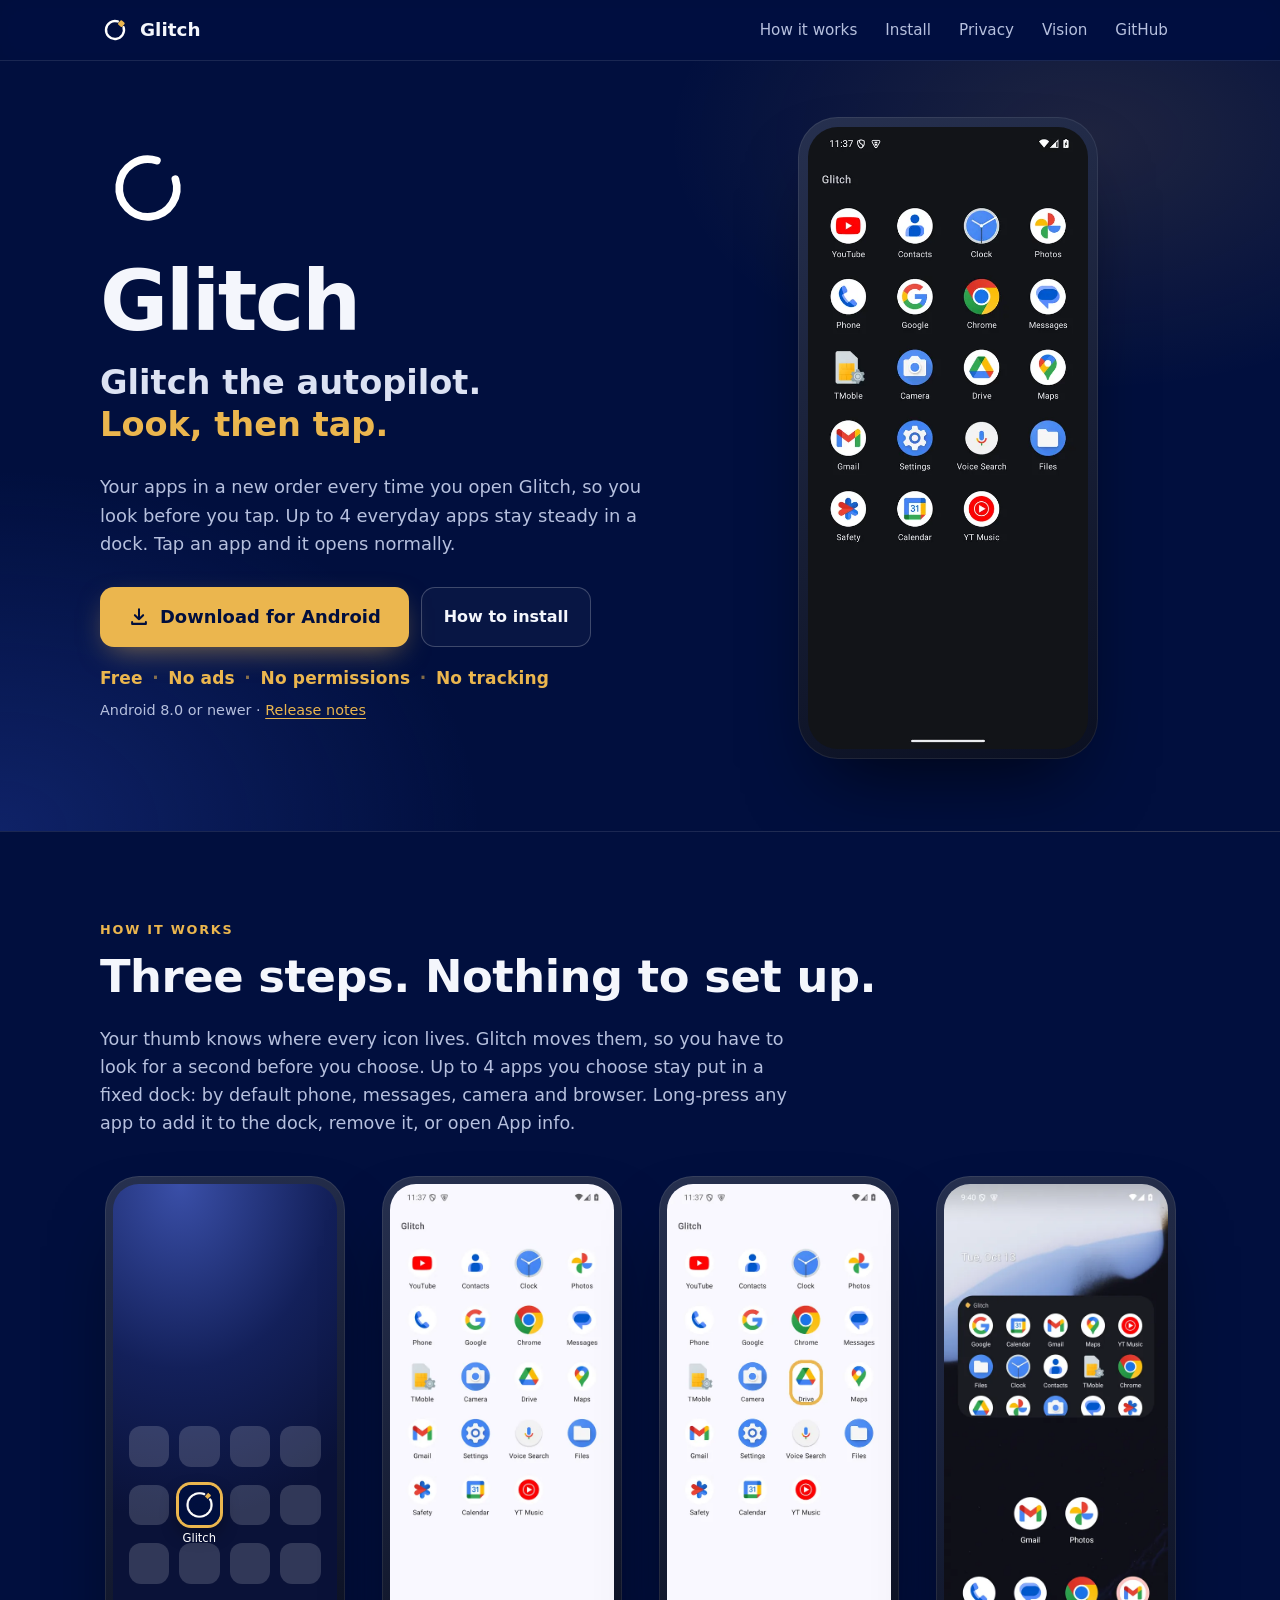
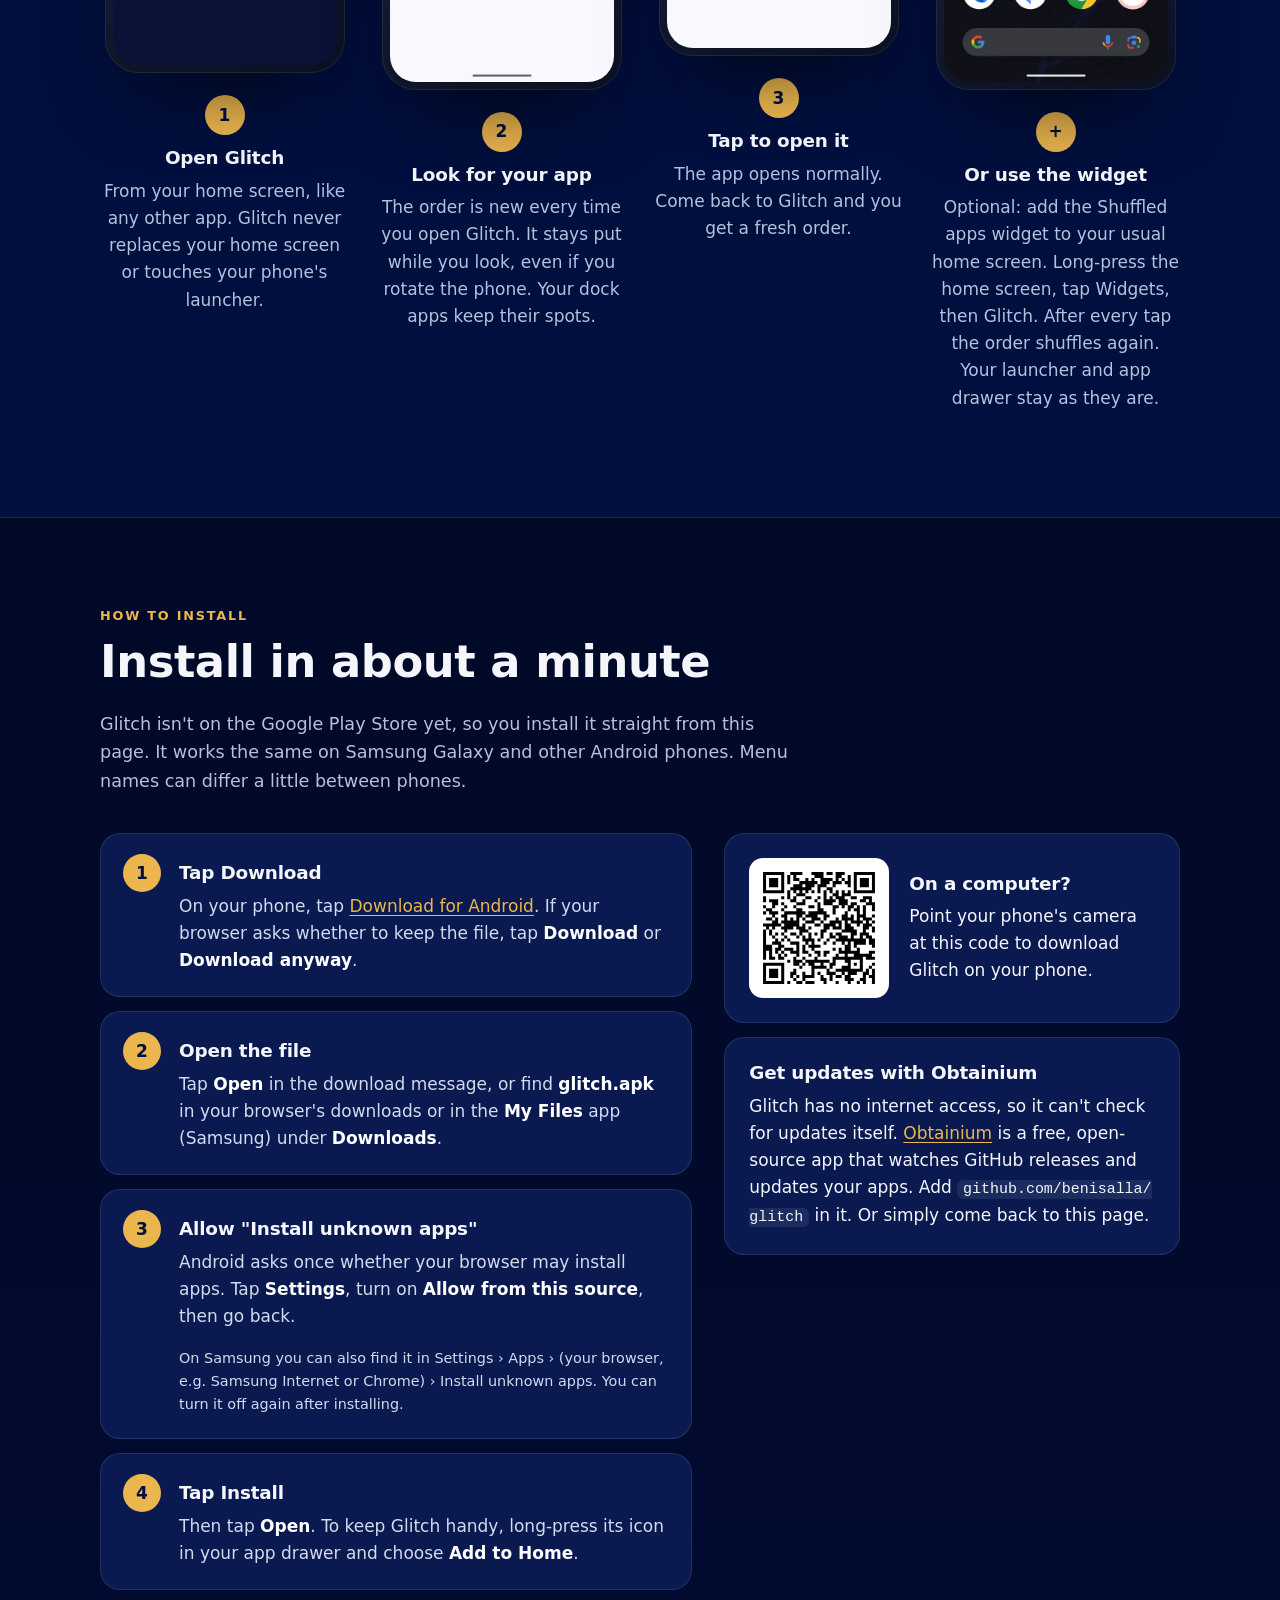
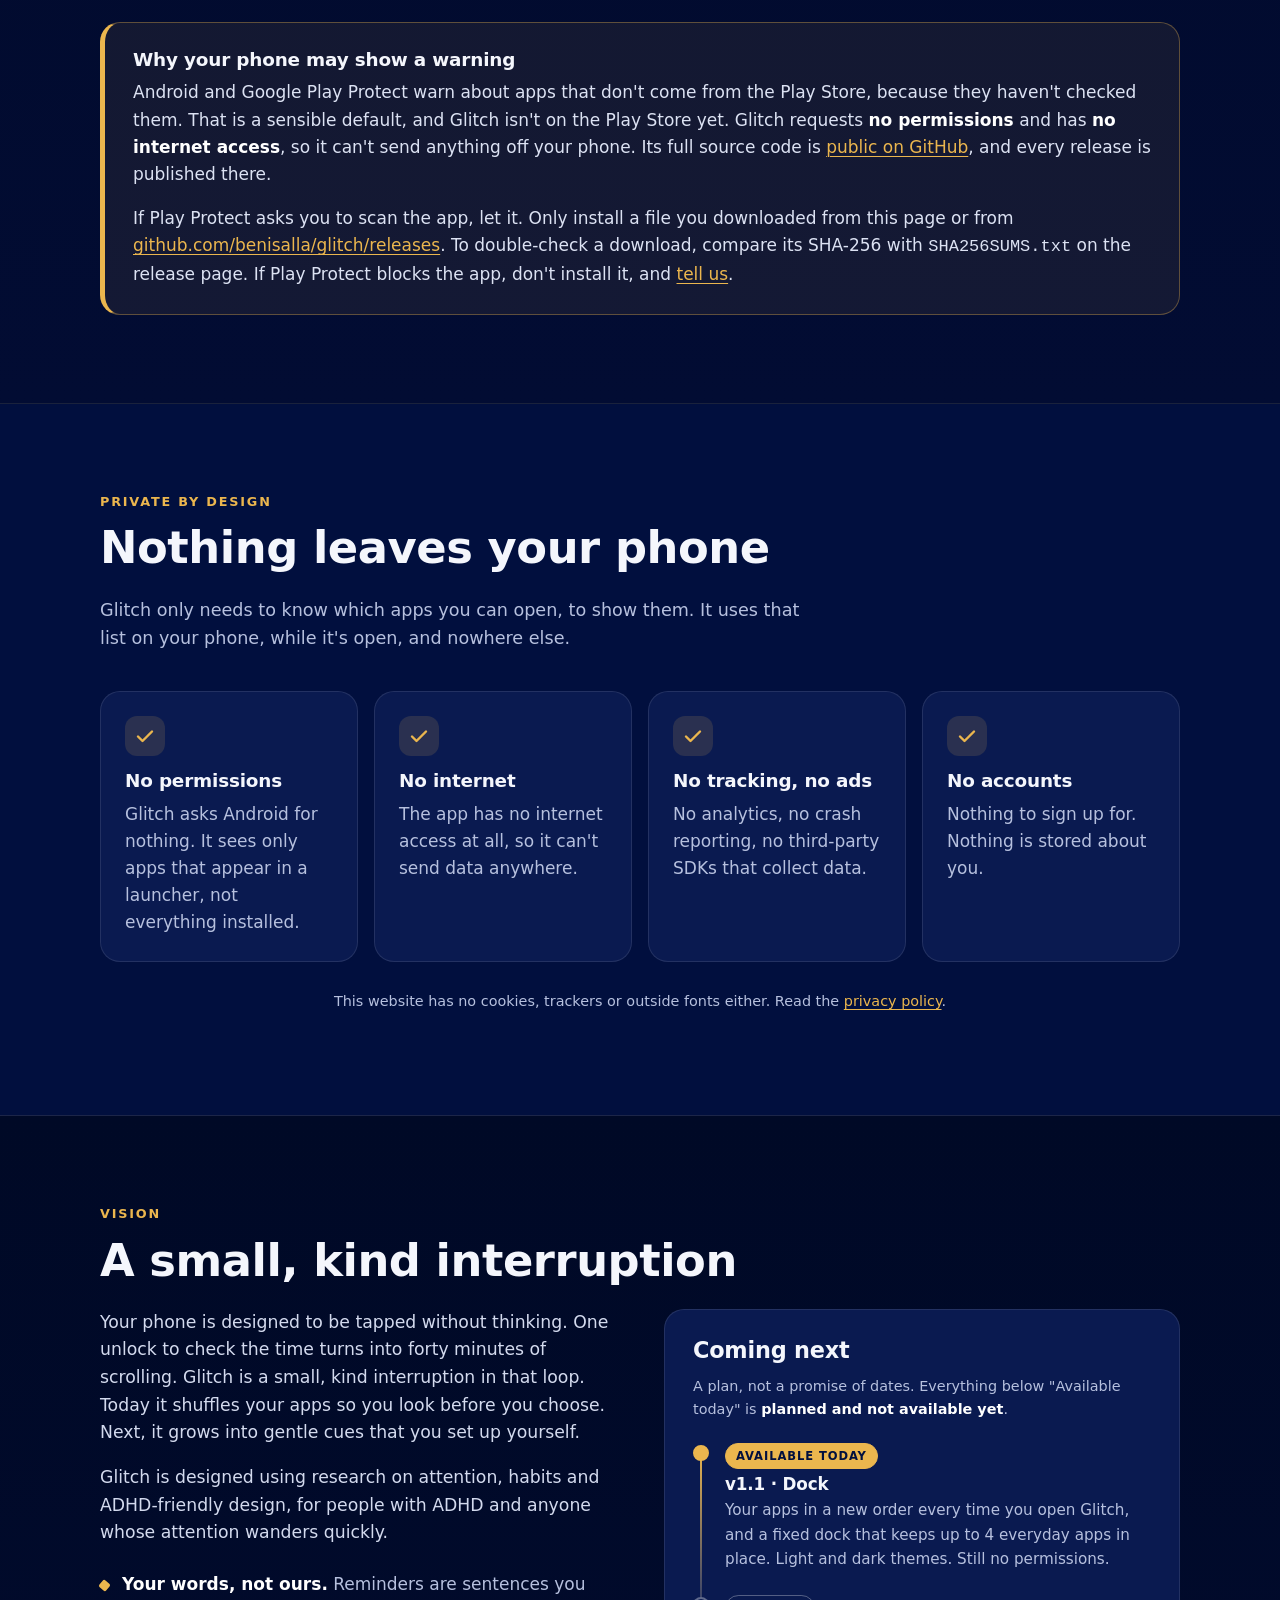
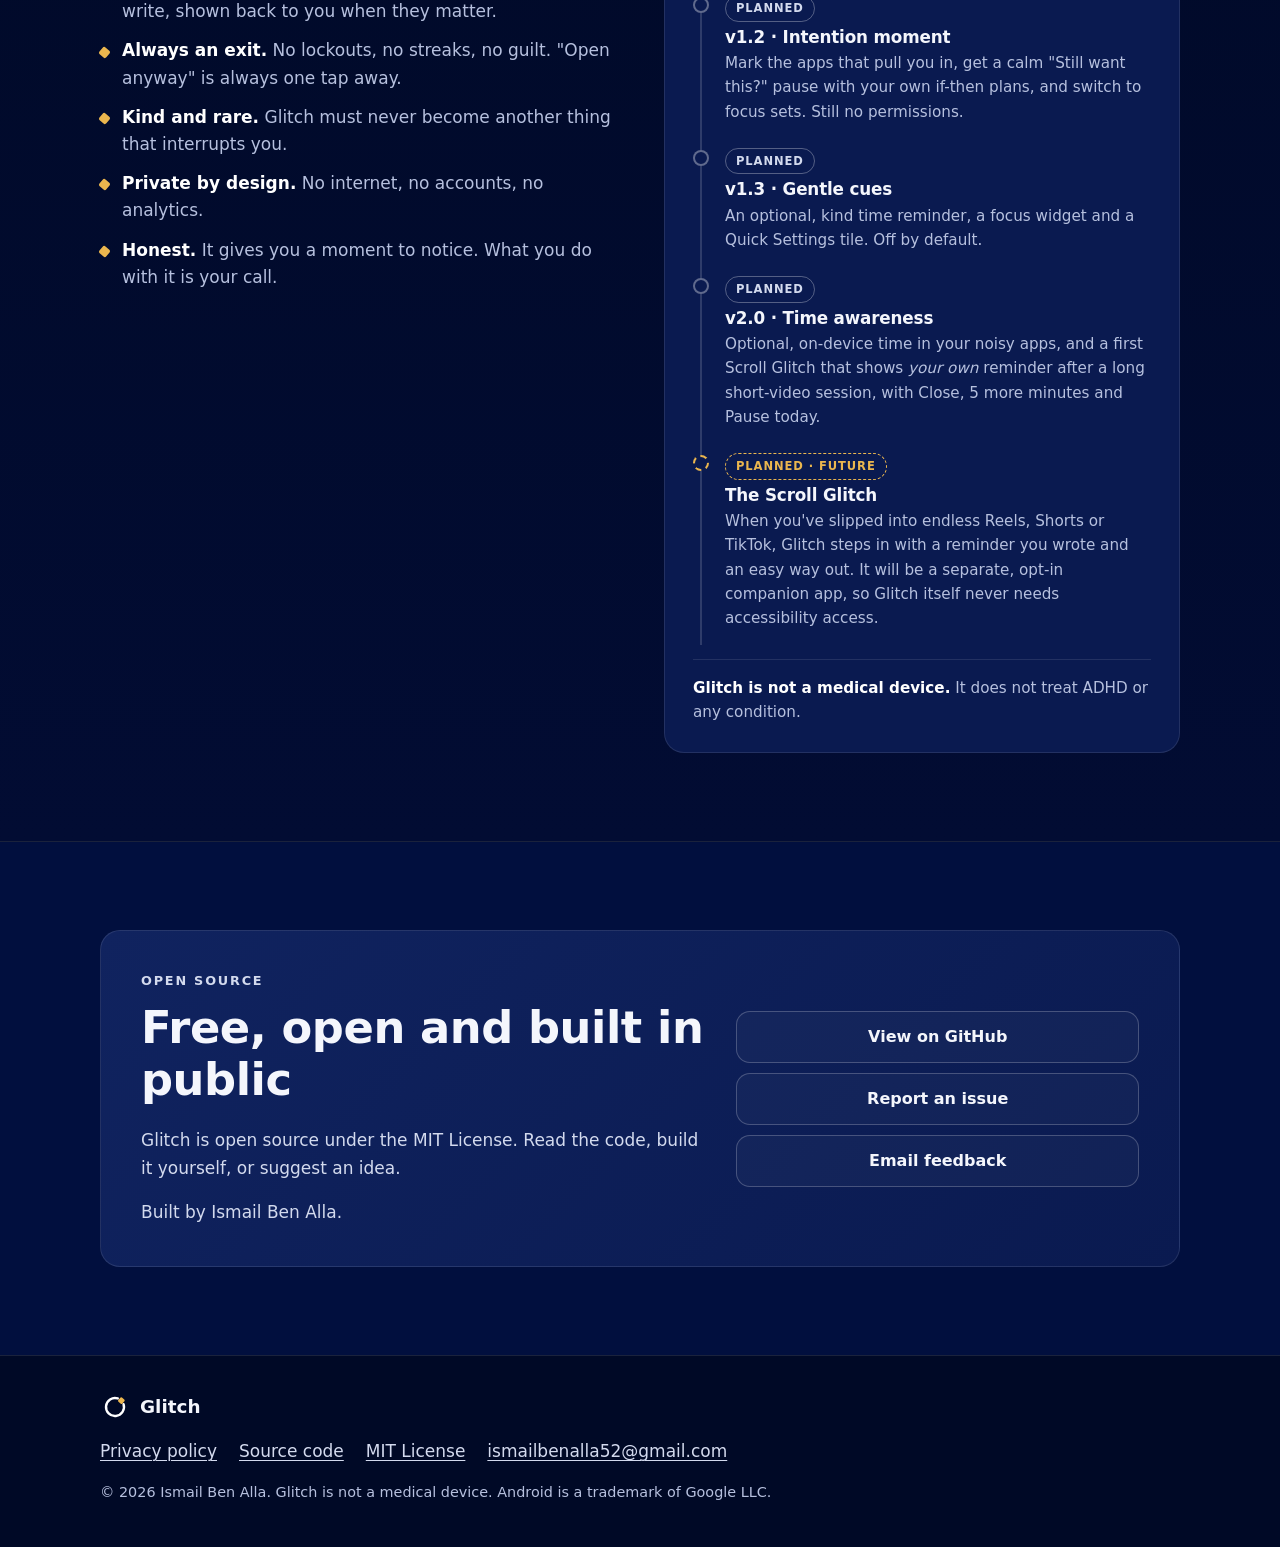
==== commit d8fc0f77: "v1.2.0: Shuffled apps home-screen widget A RemoteViews widget for the phone's own home screen (e.g. " ====
--- a/docs/index.html
+++ b/docs/index.html
@@ -125,6 +125,14 @@
           <p>The app opens normally. Come back to Glitch and you get a fresh order.</p>
         </div>
       </li>
+      <li class="step">
+        <figure class="phone phone-sm"><img src="assets/screen-widget.webp" width="540" height="1200" loading="lazy" alt="A phone home screen with the Glitch Shuffled apps widget: a grid of app icons with names in shuffled order."></figure>
+        <div class="step-text">
+          <span class="num" aria-hidden="true">+</span>
+          <h3>Or use the widget</h3>
+          <p>Optional: add the Shuffled apps widget to your usual home screen. Long-press the home screen, tap Widgets, then Glitch. After every tap the order shuffles again. Your launcher and app drawer stay as they are.</p>
+        </div>
+      </li>
     </ol>
   </div>
 </section>
--- a/docs/assets/style.css
+++ b/docs/assets/style.css
@@ -126,7 +126,7 @@
 }
 .phone img { border-radius: 30px; width: 100%; height: auto; }
 .hero-visual .phone { transform: rotate(2deg); }
-.phone-sm { width: min(240px, 70vw); border-radius: 34px; padding: 8px; }
+.phone-sm { width: min(240px, 70vw, 100%); border-radius: 34px; padding: 8px; }
 .phone-sm img { border-radius: 26px; }
 
 /* Home screen mock for step 1 */
@@ -154,7 +154,7 @@
 .card p:last-child { margin-bottom: 0; }
 
 /* Steps */
-.steps { list-style: none; padding: 0; margin: 0; display: grid; grid-template-columns: repeat(3, 1fr); gap: 28px; }
+.steps { list-style: none; padding: 0; margin: 0; display: grid; grid-template-columns: repeat(4, 1fr); gap: 28px; }
 .step { display: flex; flex-direction: column; align-items: center; text-align: center; gap: 22px; }
 .step-text { max-width: 20em; }
 .num {
@@ -230,7 +230,7 @@
 
 /* Responsive */
 @media (max-width: 960px) {
-  .pillars { grid-template-columns: repeat(2, 1fr); }
+  .pillars, .steps { grid-template-columns: repeat(2, 1fr); }
   .install-grid, .vision-grid, .os-card { grid-template-columns: 1fr; }
 }
 @media (max-width: 820px) {
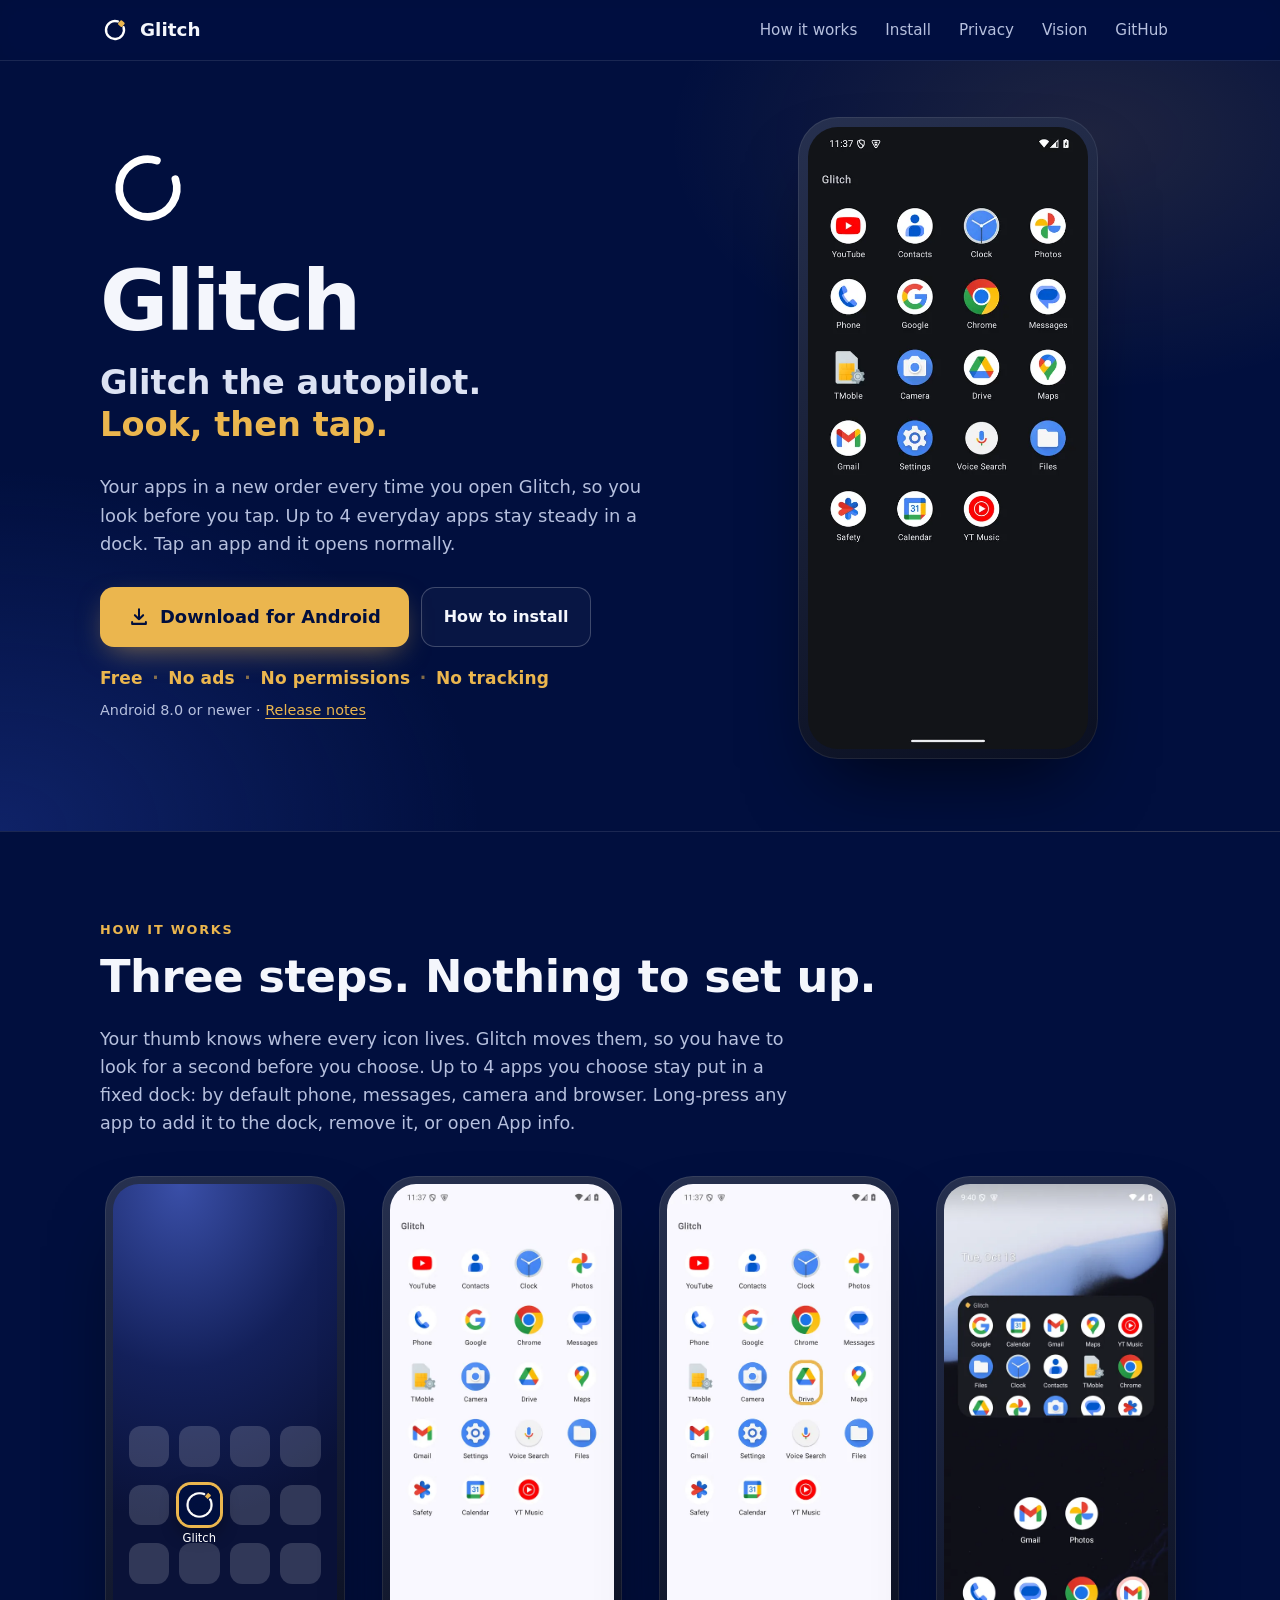
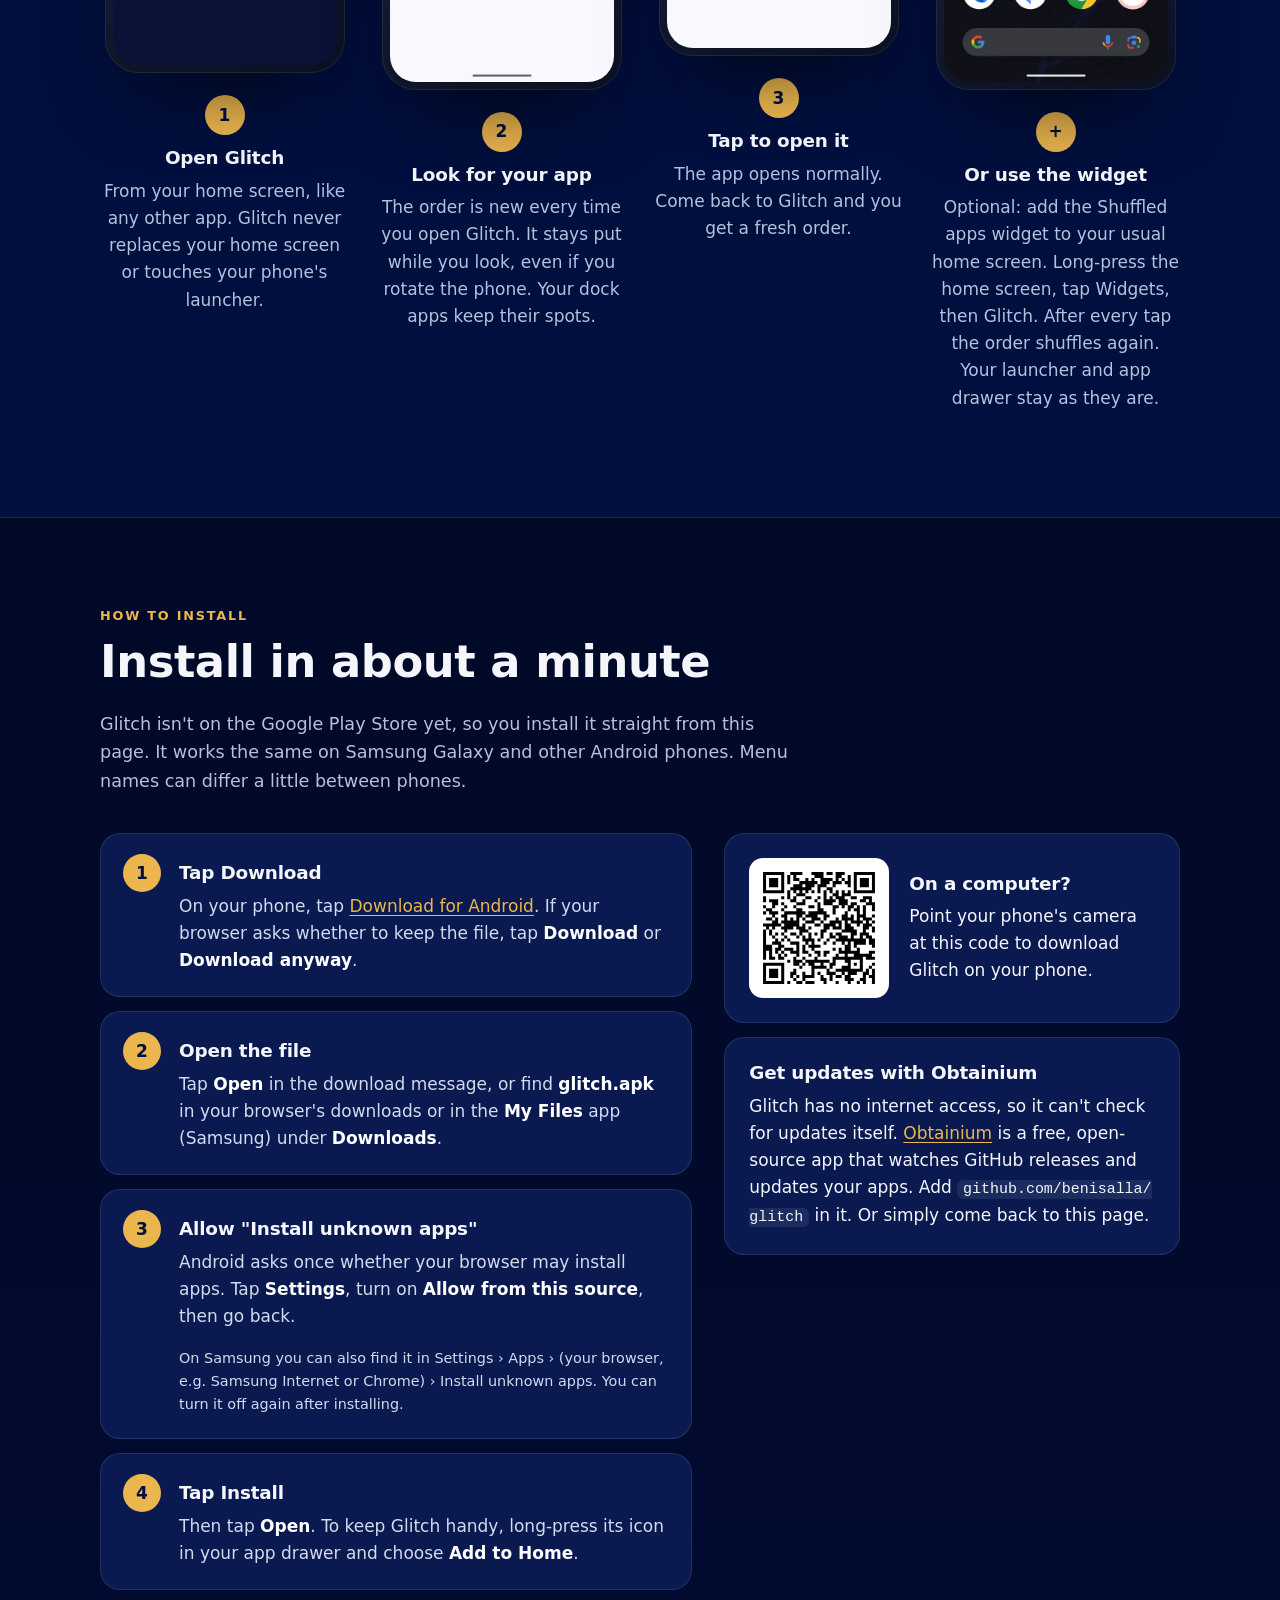
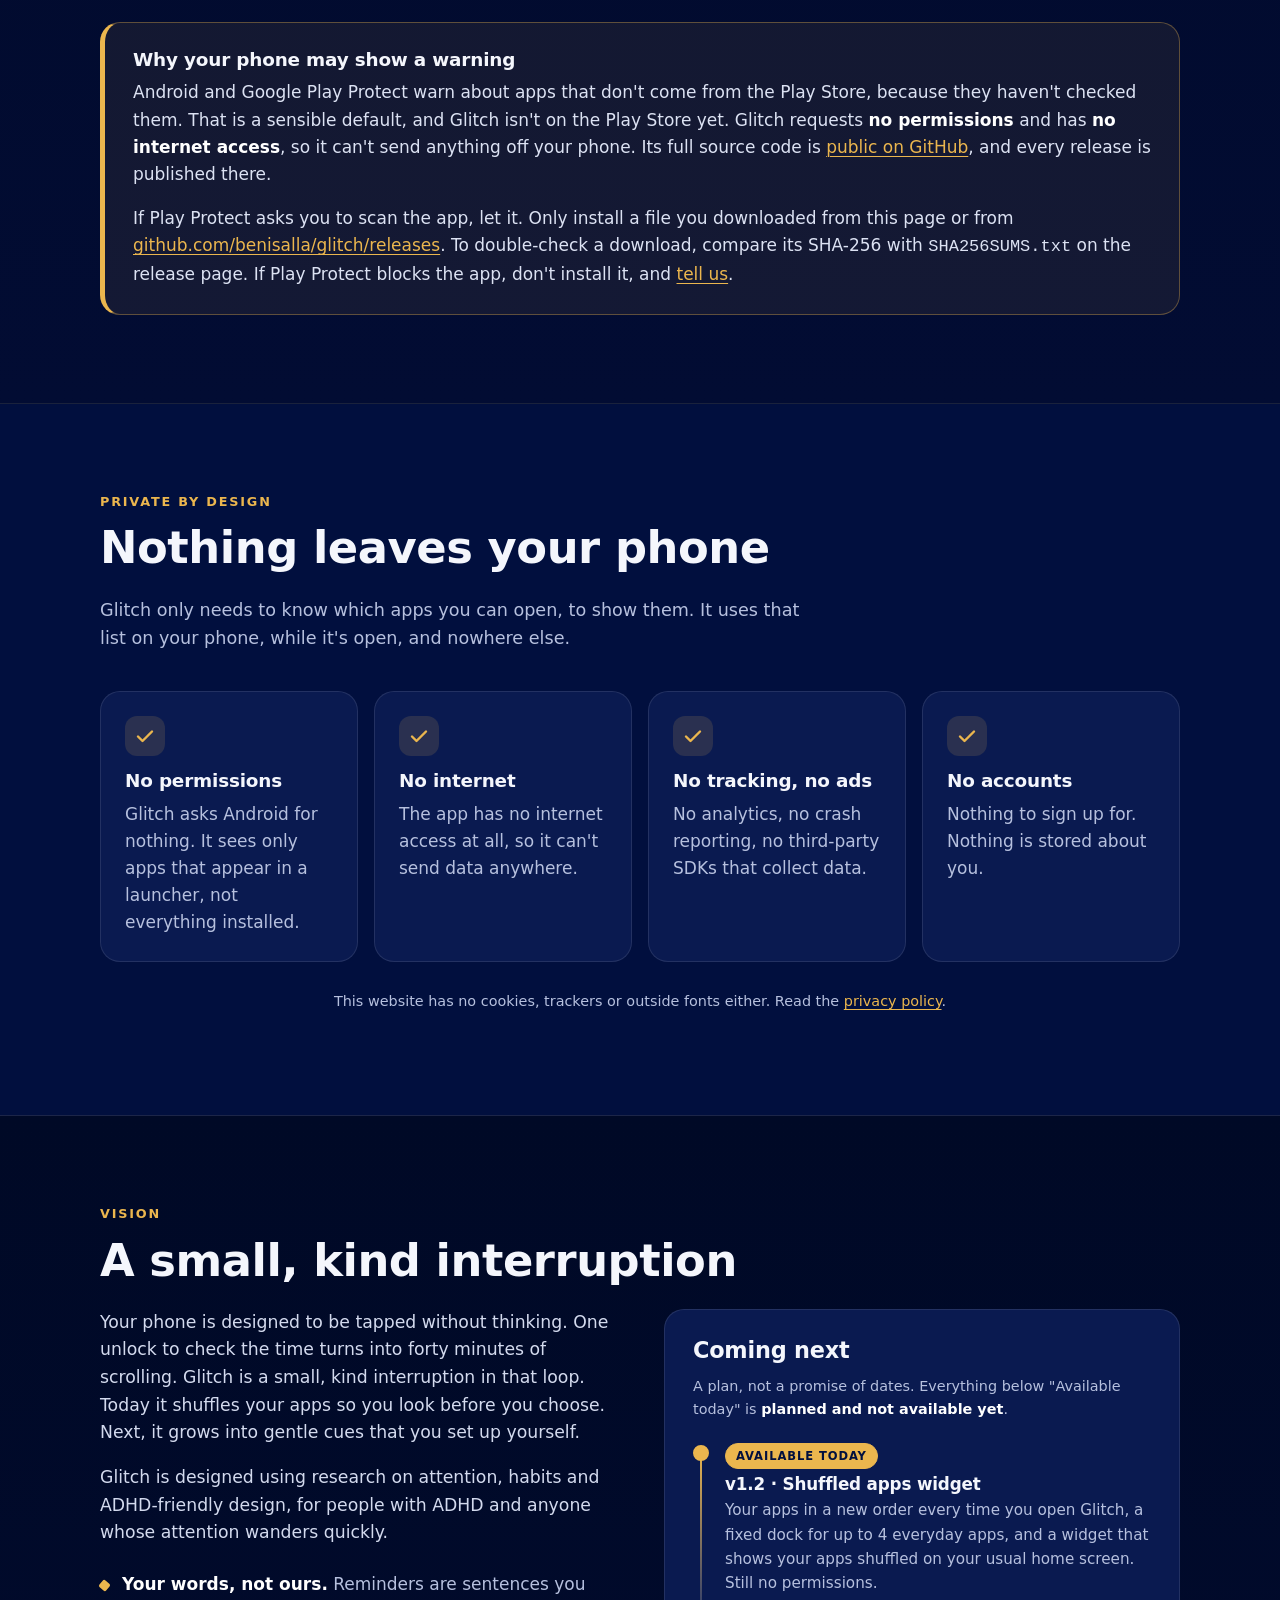
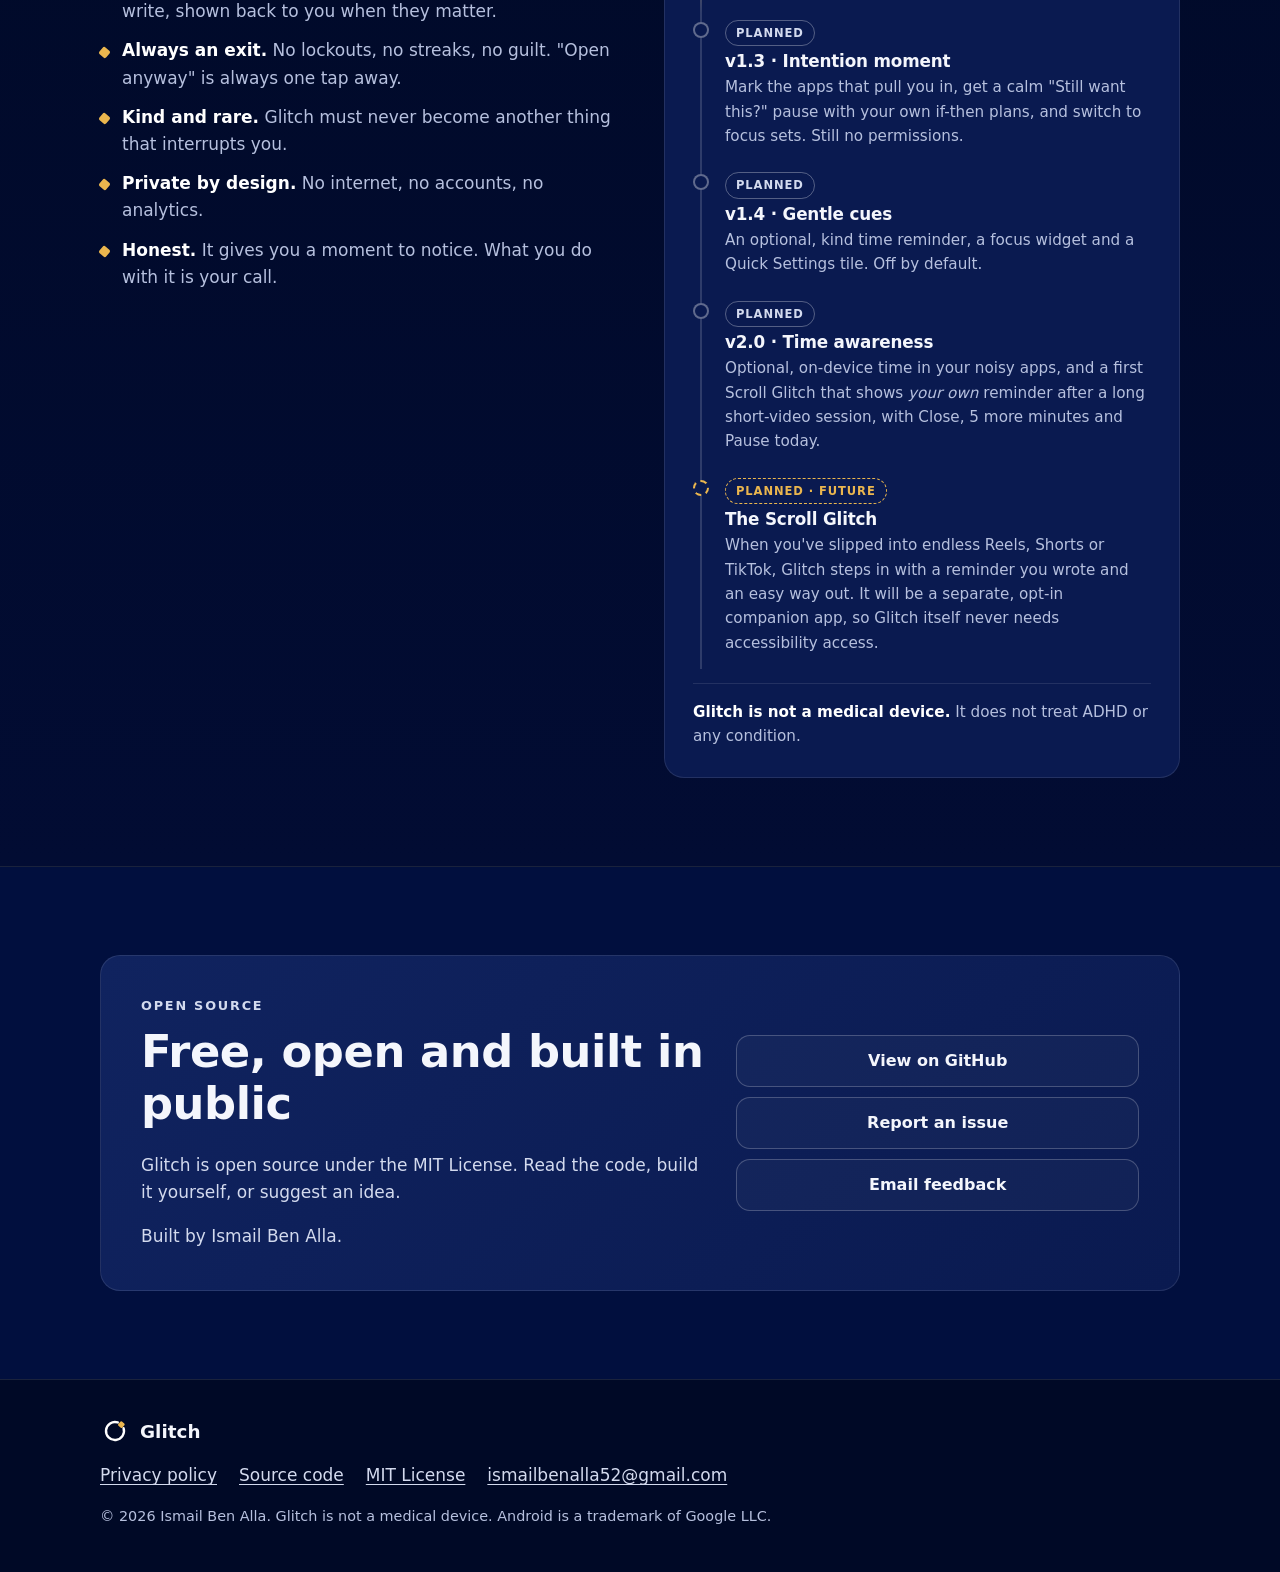
==== commit 81d60469: "Roadmap: widget is v1.2; renumber later phases; link drawer research Co-Authored-By: Claude Opus 5.5" ====
--- a/docs/index.html
+++ b/docs/index.html
@@ -244,17 +244,17 @@
         <ol class="timeline" aria-labelledby="next-h">
           <li class="now">
             <span class="tag tag-now">Available today</span>
-            <h4>v1.1 · Dock</h4>
-            <p>Your apps in a new order every time you open Glitch, and a fixed dock that keeps up to 4 everyday apps in place. Light and dark themes. Still no permissions.</p>
+            <h4>v1.2 · Shuffled apps widget</h4>
+            <p>Your apps in a new order every time you open Glitch, a fixed dock for up to 4 everyday apps, and a widget that shows your apps shuffled on your usual home screen. Still no permissions.</p>
           </li>
           <li>
             <span class="tag">Planned</span>
-            <h4>v1.2 · Intention moment</h4>
+            <h4>v1.3 · Intention moment</h4>
             <p>Mark the apps that pull you in, get a calm "Still want this?" pause with your own if-then plans, and switch to focus sets. Still no permissions.</p>
           </li>
           <li>
             <span class="tag">Planned</span>
-            <h4>v1.3 · Gentle cues</h4>
+            <h4>v1.4 · Gentle cues</h4>
             <p>An optional, kind time reminder, a focus widget and a Quick Settings tile. Off by default.</p>
           </li>
           <li>
